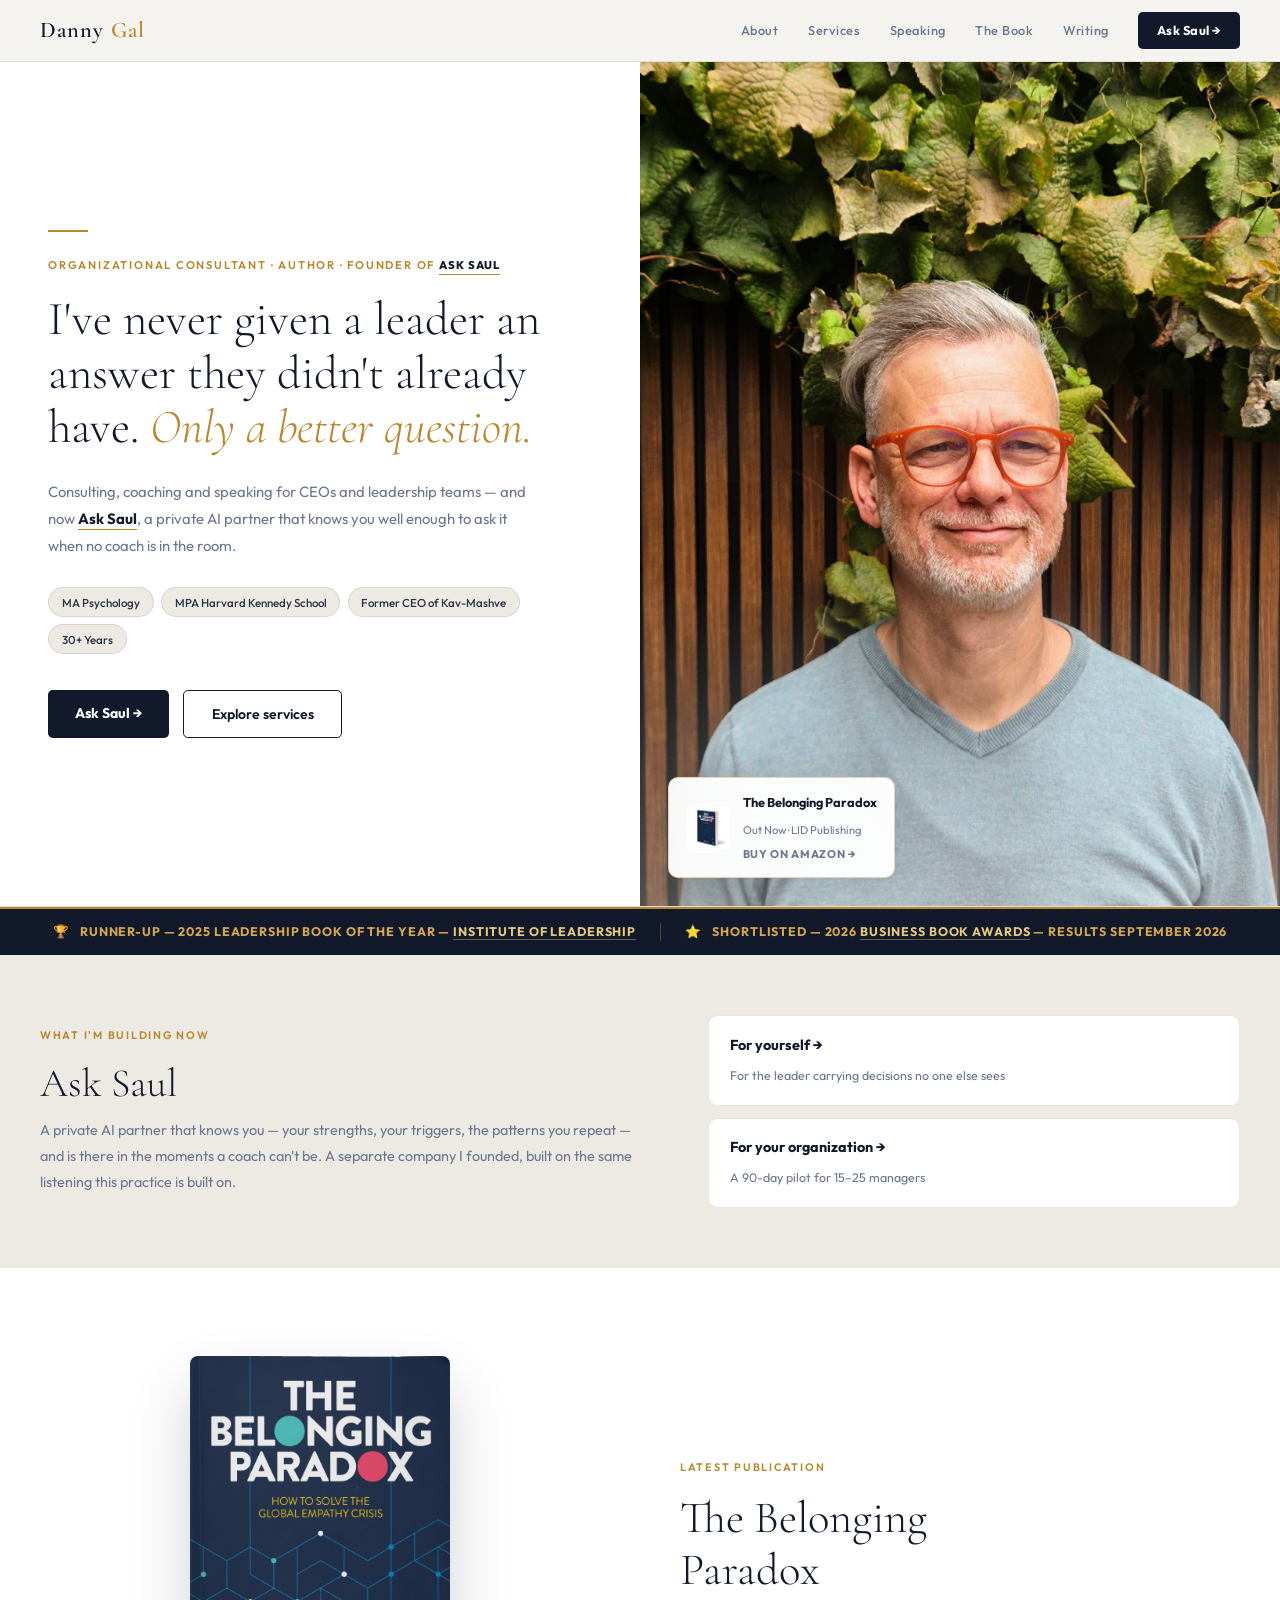
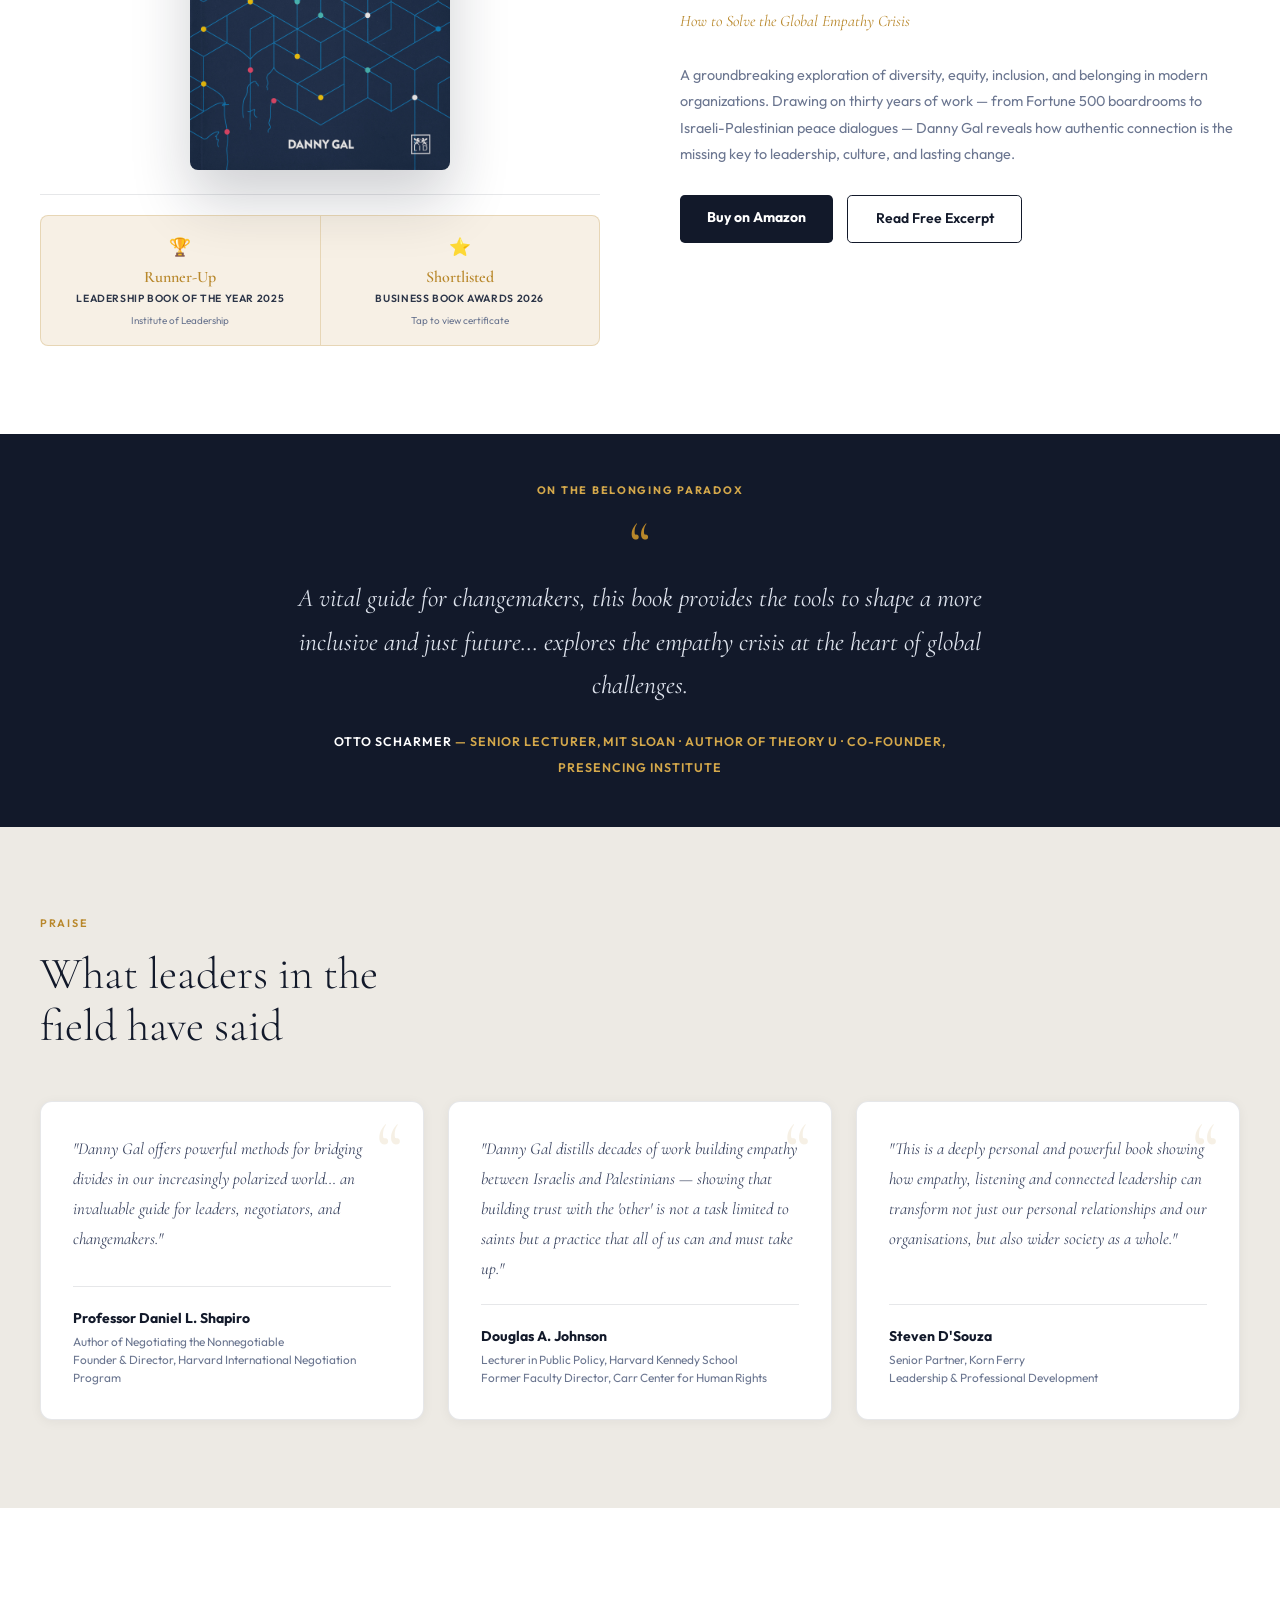
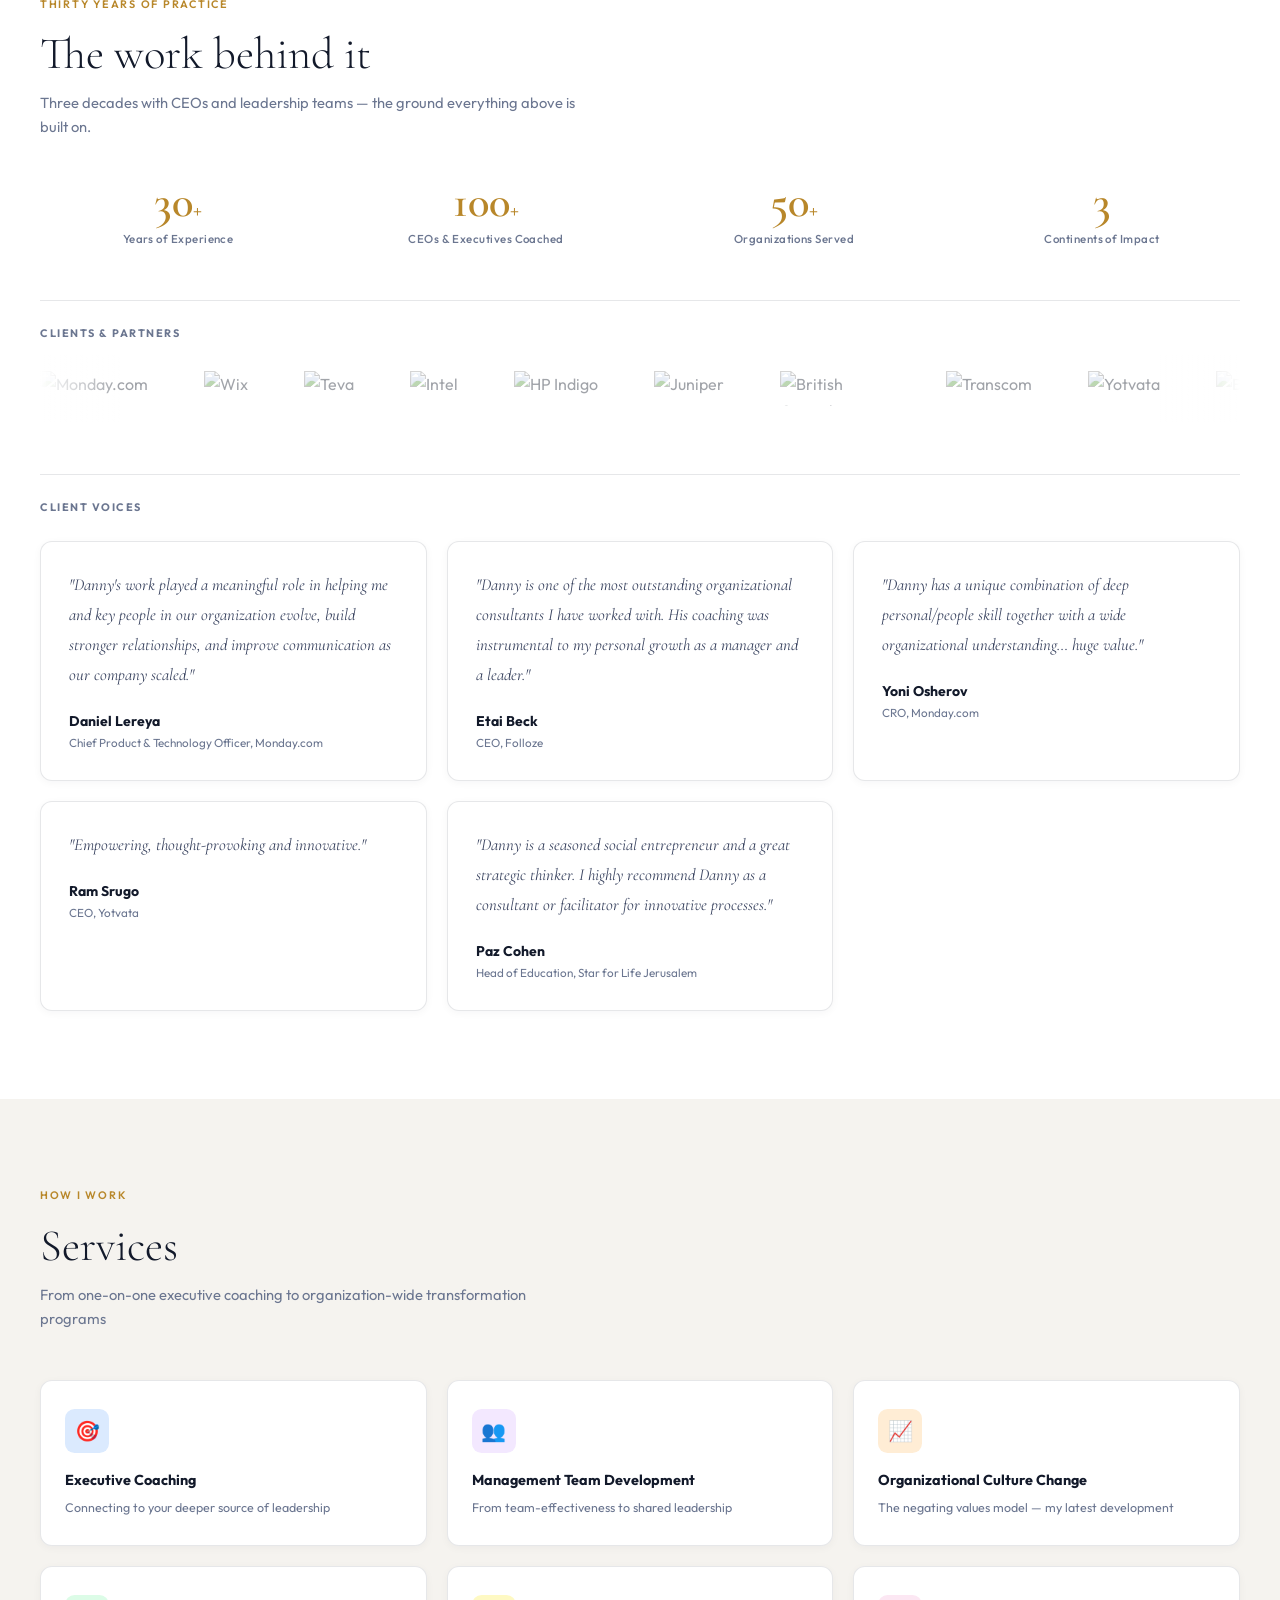
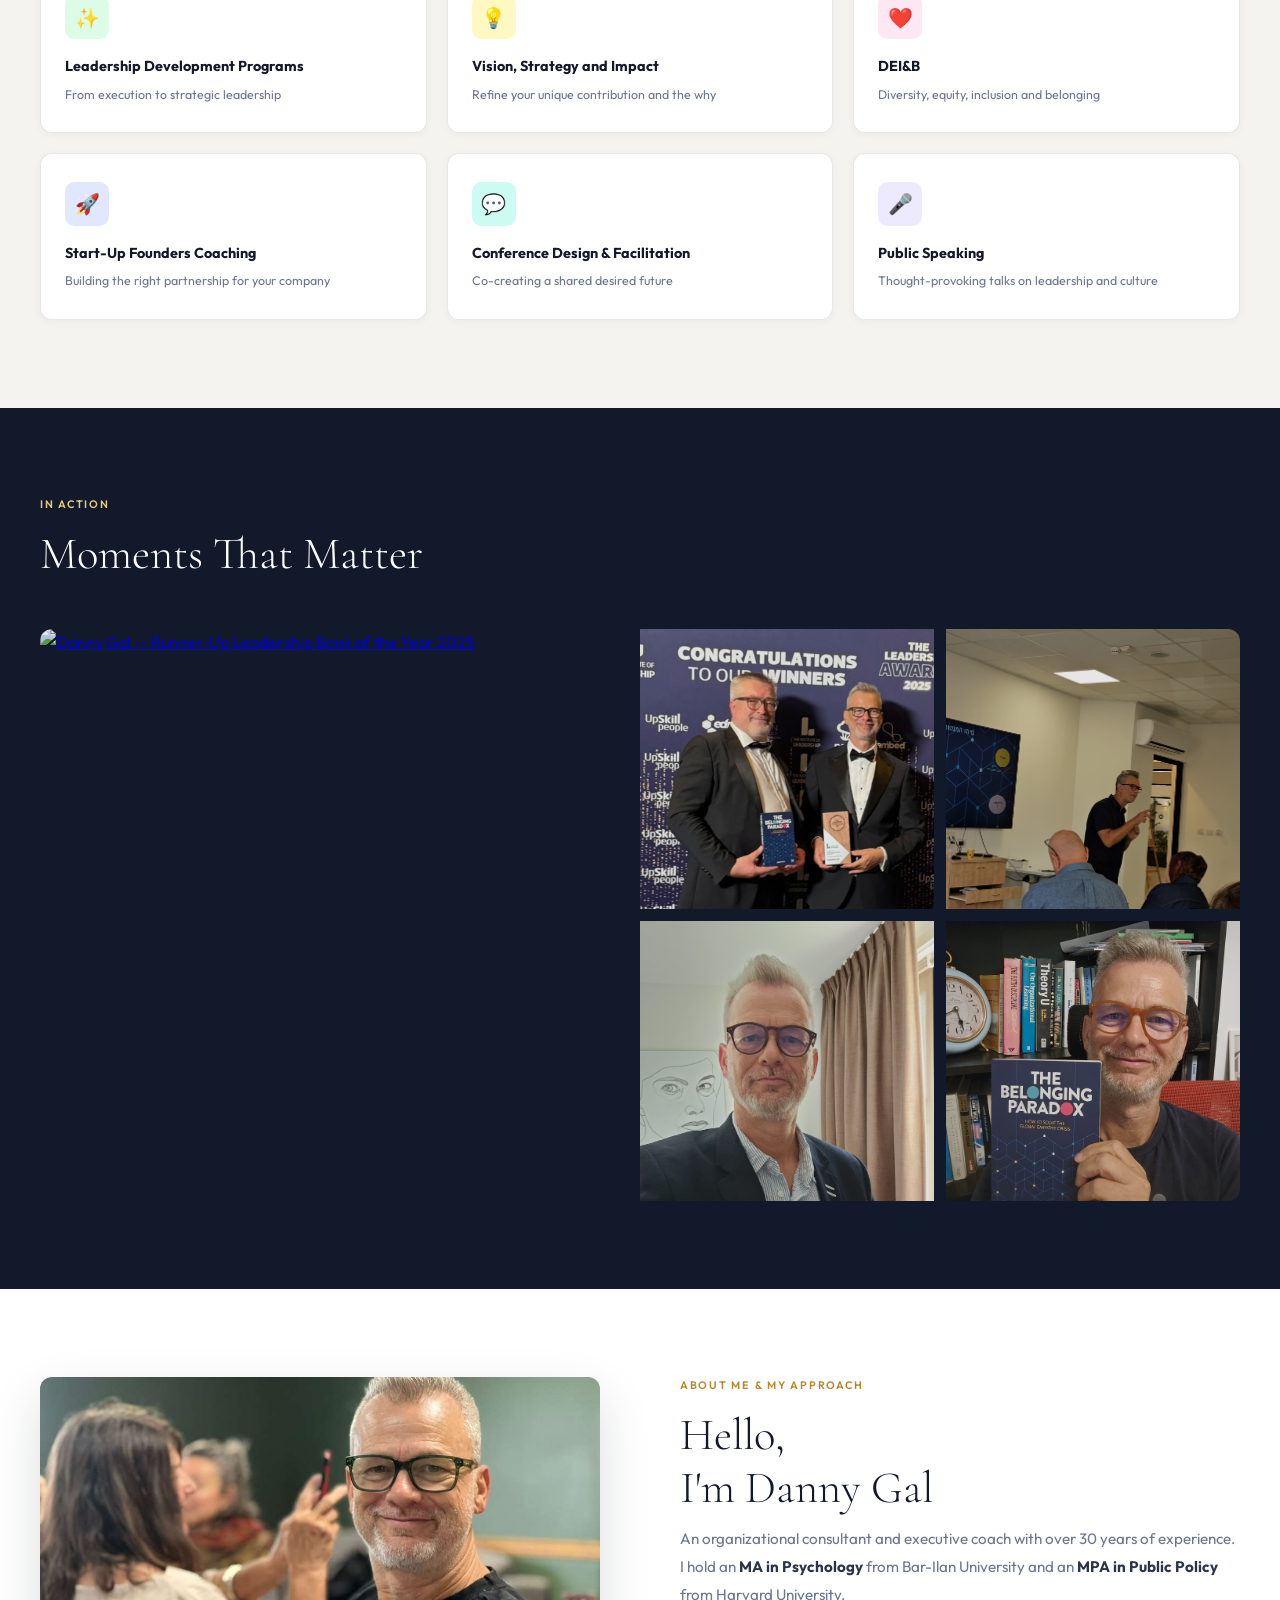
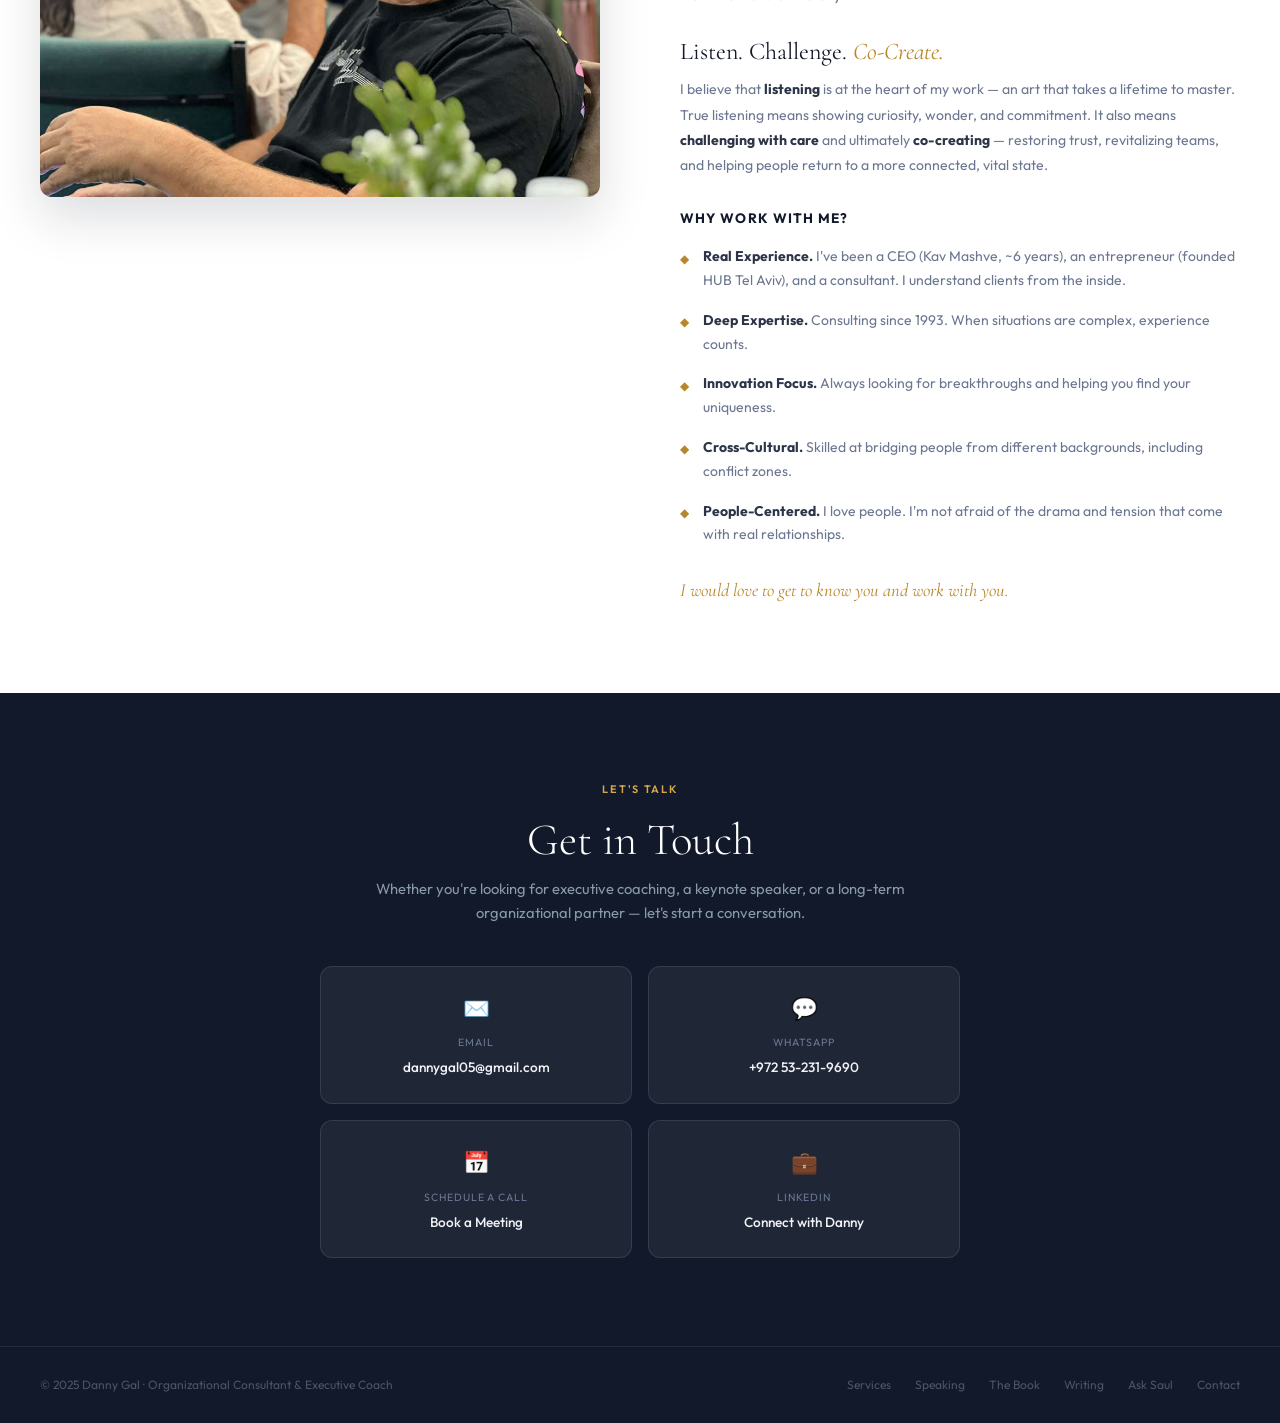
==== dannygal-site/index.html @ eaeeb531 "fix false attribution in endorsements heading Institutions did not endorse the book; individuals aff" ====
<!DOCTYPE html>
<html lang="en">
<head>
  <meta charset="UTF-8"/>
  <meta name="viewport" content="width=device-width, initial-scale=1.0"/>
  <title>Danny Gal — Organizational Consultant, Author, Founder of Ask Saul</title>
  <link rel="preconnect" href="https://fonts.googleapis.com">
  <link href="https://fonts.googleapis.com/css2?family=Cormorant+Garamond:ital,wght@0,300;0,400;0,600;0,700;1,300;1,400&family=Outfit:wght@300;400;500;600;700&display=swap" rel="stylesheet">
  <style>
    :root {
      --bg:       #f5f3ef;
      --bg2:      #edeae4;
      --bg3:      #e4e0d8;
      --dark:     #12192a;
      --dark2:    #1a2438;
      --border:   rgba(18,25,42,0.1);
      --gold:     #b8872a;
      --gold-lt:  #d4a84b;
      --gold-dim: rgba(184,135,42,0.12);
      --text:     #2c3548;
      --muted:    #6b7690;
      --white:    #ffffff;
    }
    *, *::before, *::after { box-sizing: border-box; margin: 0; padding: 0; }
    html { scroll-behavior: smooth; }
    body { font-family: 'Outfit', sans-serif; background: var(--bg); color: var(--text); line-height: 1.65; overflow-x: hidden; }

    /* ── HEADER ── */
    header {
      position: fixed; top: 0; left: 0; right: 0; z-index: 200;
      height: 62px; display: flex; align-items: center; justify-content: space-between;
      padding: 0 2.5rem;
      background: rgba(245,243,239,0.95); backdrop-filter: blur(20px);
      border-bottom: 1px solid var(--border);
    }
    .logo { font-family: 'Cormorant Garamond', serif; font-size: 1.4rem; font-weight: 600; letter-spacing: 0.05em; color: var(--dark); text-decoration: none; }
    .logo em { font-style: normal; color: var(--gold); }
    nav { display: flex; align-items: center; gap: 0.25rem; }
    .nav-link { color: var(--muted); text-decoration: none; font-size: 0.8rem; font-weight: 500; letter-spacing: 0.04em; padding: 0.4rem 0.8rem; border-radius: 0.3rem; transition: color 0.2s; }
    .nav-link:hover { color: var(--dark); }
    .btn-cta { margin-left: 0.75rem; background: var(--dark); color: #fff; font-weight: 700; font-size: 0.8rem; letter-spacing: 0.04em; padding: 0.5rem 1.2rem; border-radius: 0.3rem; text-decoration: none; transition: background 0.2s; }
    .btn-cta:hover { background: var(--dark2); }
    @media (max-width: 700px) { nav .nav-link { display: none; } }

    /* ── HAMBURGER + MOBILE NAV ── */
    .nav-toggle { display: none; background: none; border: none; cursor: pointer; padding: 0.4rem 0.5rem; color: var(--dark); font-size: 1.3rem; line-height: 1; margin-left: 0.25rem; }
    @media (max-width: 700px) { .nav-toggle { display: flex; align-items: center; } }
    .mobile-nav { display: none; position: fixed; top: 62px; left: 0; right: 0; z-index: 197; background: rgba(245,243,239,0.98); backdrop-filter: blur(20px); border-bottom: 2px solid var(--border); padding: 0.5rem 1.5rem 1rem; flex-direction: column; box-shadow: 0 8px 24px rgba(18,25,42,0.1); }
    .mobile-nav.open { display: flex; }
    .mobile-nav a.nav-link { display: block; padding: 0.85rem 0.25rem; font-size: 0.92rem; color: var(--text); border-bottom: 1px solid var(--border); }
    .mobile-nav a.btn-cta { margin: 0.75rem 0 0; display: block; text-align: center; font-size: 0.9rem; padding: 0.75rem; }

    /* ── AUTHORITY STRIP ── */
    .ribbon {
      background: var(--dark);
      border-top: 2px solid var(--gold);
      padding: 0.8rem 1.5rem;
      display: flex; align-items: center; justify-content: center; gap: 1.5rem; flex-wrap: wrap;
    }
    .ri { display: flex; align-items: center; gap: 0.65rem; font-size: 0.78rem; font-weight: 700; letter-spacing: 0.07em; color: var(--gold-lt); white-space: nowrap; text-transform: uppercase; }
    .ri a { color: #e8c97a; text-decoration: none; border-bottom: 1px solid rgba(232,201,122,0.4); }
    .ri a:hover { border-color: #e8c97a; }
    .rsep { width: 1px; height: 1.1rem; background: rgba(184,135,42,0.4); }
    @media (max-width: 640px) {
      .ri { white-space: normal; font-size: 0.7rem; text-align: center; justify-content: center; }
      .rsep { display: none; }
      .ribbon { gap: 0.5rem; padding: 0.5rem 1rem; }
    }

    /* ── SPACER (clears the fixed header only) ── */
    .spacer { height: 62px; }

    /* ── ASK SAUL — handoff block ── */
    .section.saul-bg { background: var(--bg2); padding-top: 3.75rem; padding-bottom: 3.75rem; }
    .saul-block { display: grid; grid-template-columns: 1.15fr 1fr; gap: 3.5rem; align-items: center; }
    @media (max-width: 860px) { .saul-block { grid-template-columns: 1fr; gap: 2.25rem; } }
    .saul-t { font-family: 'Cormorant Garamond', serif; font-size: clamp(1.9rem,3.4vw,2.5rem); font-weight: 300; color: var(--dark); line-height: 1.15; margin-bottom: 0.8rem; }
    .saul-d { font-size: 0.9rem; color: var(--muted); line-height: 1.8; }
    .saul-links { display: flex; flex-direction: column; gap: 0.75rem; }
    .saul-link {
      display: block; background: var(--white); border: 1px solid var(--border);
      border-radius: 0.6rem; padding: 1.1rem 1.3rem; text-decoration: none;
      transition: border-color 0.2s, transform 0.2s, box-shadow 0.2s;
    }
    .saul-link:hover { border-color: var(--gold); transform: translateY(-2px); box-shadow: 0 10px 26px rgba(18,25,42,0.09); }
    .saul-link strong { display: block; font-size: 0.9rem; font-weight: 700; color: var(--dark); margin-bottom: 0.2rem; }
    .saul-link span { font-size: 0.78rem; color: var(--muted); line-height: 1.5; }

    /* ── HERO ── */
    .hero {
      display: grid; grid-template-columns: 1fr 1fr;
      min-height: 580px;
      border-bottom: 1px solid var(--border);
    }
    @media (max-width: 860px) { .hero { grid-template-columns: 1fr; min-height: unset; } }

    .hero-text {
      display: flex; flex-direction: column; justify-content: center;
      padding: 4rem 4rem 4rem 3rem; background: var(--white);
    }
    @media (max-width: 860px) { .hero-text { padding: 3rem 1.75rem; order: 2; } }

    .gold-bar { width: 2.5rem; height: 2px; background: var(--gold); margin-bottom: 1.5rem; }
    .eyebrow { font-size: 0.7rem; font-weight: 600; letter-spacing: 0.16em; color: var(--gold); text-transform: uppercase; margin-bottom: 1.1rem; }
    /* Ask Saul brand mark — a separate company, so it reads as a name, not a phrase */
    .brand-saul {
      color: var(--dark); font-weight: 700;
      text-decoration: none; white-space: nowrap;
      border-bottom: 1.5px solid var(--gold); padding-bottom: 1px;
      transition: color 0.2s, border-color 0.2s;
    }
    .eyebrow .brand-saul { font-weight: 800; letter-spacing: 0.08em; padding-bottom: 2px; }
    .brand-saul:hover { color: var(--gold); border-bottom-color: var(--dark); }
    .hero-h1 { font-family: 'Cormorant Garamond', serif; font-size: clamp(2.15rem, 3.7vw, 3.35rem); font-weight: 300; line-height: 1.14; color: var(--dark); margin-bottom: 1.5rem; text-wrap: balance; }
    .hero-h1 em { font-style: italic; color: var(--gold); }
    .hero-desc { font-size: 0.93rem; color: var(--muted); line-height: 1.82; max-width: 30rem; margin-bottom: 1.75rem; }
    .hero-tags { display: flex; flex-wrap: wrap; gap: 0.45rem; margin-bottom: 2.25rem; }
    .tag { background: var(--bg2); border: 1px solid var(--border); color: var(--text); font-size: 0.72rem; font-weight: 500; padding: 0.28rem 0.8rem; border-radius: 9999px; }
    .hero-ctas { display: flex; gap: 0.875rem; flex-wrap: wrap; }
    .btn-dark { background: var(--dark); color: #fff; font-weight: 700; font-size: 0.875rem; padding: 0.72rem 1.7rem; border-radius: 0.3rem; text-decoration: none; transition: background 0.2s; display: inline-block; }
    .btn-dark:hover { background: var(--dark2); }
    .btn-outline-dark { background: transparent; border: 1.5px solid var(--dark); color: var(--dark); font-size: 0.875rem; font-weight: 600; padding: 0.72rem 1.7rem; border-radius: 0.3rem; text-decoration: none; transition: background 0.2s; display: inline-block; }
    .btn-outline-dark:hover { background: rgba(18,25,42,0.06); }

    /* Hero photo */
    .hero-photo-col { position: relative; overflow: hidden; }
    @media (max-width: 860px) { .hero-photo-col { height: 100vw; max-height: 560px; order: 1; } }
    @media (max-width: 540px) { .hero-photo-col { height: 115vw; max-height: none; } }
    .hero-photo-col img { width: 100%; height: 100%; object-fit: cover; object-position: center 20%; display: block; }
    .hero-photo-col::after { content: ''; position: absolute; inset: 0; background: linear-gradient(to top, rgba(245,243,239,0.3) 0%, transparent 40%); }

    /* Book badge — clickable */
    .book-float {
      position: absolute; bottom: 1.75rem; left: 1.75rem; z-index: 2;
      background: rgba(255,255,255,0.96); backdrop-filter: blur(8px);
      border: 1px solid rgba(184,135,42,0.35); border-radius: 0.625rem;
      padding: 0.875rem 1.1rem; display: flex; align-items: center; gap: 0.875rem;
      box-shadow: 0 8px 32px rgba(18,25,42,0.15);
      text-decoration: none; transition: box-shadow 0.2s, transform 0.2s;
    }
    .book-float:hover { box-shadow: 0 12px 40px rgba(18,25,42,0.22); transform: translateY(-2px); }
    .book-float img { width: 42px; border-radius: 0.2rem; }
    @media (max-width: 400px) { .book-float { padding: 0.6rem 0.8rem; gap: 0.6rem; bottom: 1rem; left: 1rem; } .book-float img { width: 34px; } }
    .bf-text strong { color: var(--dark); display: block; font-size: 0.8rem; margin-bottom: 0.1rem; }
    .bf-text span { color: var(--muted); font-size: 0.7rem; }
    .bf-cta { font-size: 0.68rem; font-weight: 700; color: var(--gold); text-transform: uppercase; letter-spacing: 0.06em; margin-top: 0.2rem; display: block; }

    /* ── SCHARMER PULL QUOTE ── */
    .pull-quote-wrap { background: var(--dark); padding: 3rem 2.5rem; display: flex; justify-content: center; }
    .pull-quote { max-width: 700px; margin: 0 auto; text-align: center; }
    .pull-quote-eye { font-size: 0.68rem; font-weight: 700; letter-spacing: 0.16em; color: var(--gold-lt); text-transform: uppercase; display: block; margin-bottom: 1.75rem; }
    .pull-quote-mark { font-family: 'Cormorant Garamond', serif; font-size: 4rem; line-height: 0.5; color: var(--gold); display: block; margin-bottom: 1rem; }
    .pull-quote p { font-family: 'Cormorant Garamond', serif; font-size: clamp(1.2rem, 2.5vw, 1.6rem); font-style: italic; color: #dde2ec; line-height: 1.7; margin-bottom: 1.25rem; }
    .pull-quote-attr { font-size: 0.78rem; font-weight: 600; letter-spacing: 0.08em; color: var(--gold-lt); text-transform: uppercase; }

    /* ── STATS ── */
    .divider { max-width: 1200px; margin: 0 auto; height: 1px; background: var(--border); }
    .stats { display: grid; grid-template-columns: repeat(4,1fr); gap: 2rem; margin: 2.5rem 0 0; }
    @media (max-width: 700px) { .stats { grid-template-columns: repeat(2,1fr); gap: 1.75rem; } }
    .stat { text-align: center; }
    .stat-n { font-family: 'Cormorant Garamond', serif; font-size: 2.8rem; font-weight: 600; color: var(--gold); line-height: 1; margin-bottom: 0.3rem; }
    .stat-l { font-size: 0.72rem; color: var(--muted); font-weight: 500; letter-spacing: 0.04em; }

    /* ── SECTION BASE ── */
    .section { padding: 5.5rem 2.5rem; }
    @media (max-width: 700px) { .section { padding: 3.5rem 1.5rem; } }
    .si { max-width: 1200px; margin: 0 auto; }
    .s-eye { font-size: 0.68rem; font-weight: 600; letter-spacing: 0.16em; color: var(--gold); text-transform: uppercase; margin-bottom: 0.9rem; display: block; }
    .s-title { font-family: 'Cormorant Garamond', serif; font-size: clamp(1.9rem,3.5vw,2.8rem); font-weight: 300; color: var(--dark); line-height: 1.18; margin-bottom: 0.65rem; }
    .s-sub { color: var(--muted); font-size: 0.92rem; max-width: 34rem; }

    /* ── BOOK SECTION ── */
    .book-bg { background: var(--white); }
    .book-grid { display: grid; grid-template-columns: 1fr 1fr; gap: 5rem; align-items: center; }
    @media (max-width: 860px) { .book-grid { grid-template-columns: 1fr; gap: 3rem; } }
    .book-img-wrap { display: flex; flex-direction: column; justify-content: center; align-items: center; gap: 1.5rem; }
    .book-img { width: 75%; max-width: 260px; border-radius: 0.5rem; box-shadow: 0 30px 60px rgba(18,25,42,0.2); }
    .book-awards-row { display: flex; width: 100%; padding-top: 1.25rem; border-top: 1px solid var(--border); gap: 0; }
    .book-award-badge { flex: 1; display: flex; flex-direction: column; align-items: center; text-align: center; padding: 1rem 0.75rem; background: var(--gold-dim); border: 1px solid rgba(184,135,42,0.25); gap: 0.3rem; }
    .book-award-badge:first-child { border-radius: 0.5rem 0 0 0.5rem; border-right: none; }
    .book-award-badge:last-child { border-radius: 0 0.5rem 0.5rem 0; }
    .bab-icon { font-size: 1.1rem; margin-bottom: 0.15rem; }
    .bab-title { font-family: 'Cormorant Garamond', serif; font-size: 1rem; font-weight: 600; color: var(--gold); line-height: 1.2; }
    .bab-sub { font-size: 0.65rem; font-weight: 600; text-transform: uppercase; letter-spacing: 0.06em; color: var(--text); line-height: 1.4; }
    .bab-org { font-size: 0.62rem; color: var(--muted); margin-top: 0.1rem; }
    .award-stack { display: flex; flex-direction: column; gap: 0.65rem; margin-bottom: 1.75rem; }
    .award-pill { display: flex; align-items: flex-start; gap: 0.75rem; background: var(--gold-dim); border: 1px solid rgba(184,135,42,0.2); border-radius: 0.45rem; padding: 0.7rem 0.95rem; }
    .ap-icon { font-size: 0.95rem; flex-shrink: 0; margin-top: 0.05rem; }
    .ap-text { font-size: 0.77rem; line-height: 1.5; }
    .ap-text strong { color: var(--dark); display: block; margin-bottom: 0.1rem; font-size: 0.79rem; }
    .ap-text span { color: var(--muted); }
    .ap-text a { color: var(--muted); text-decoration: none; border-bottom: 1px solid rgba(107,118,144,0.35); }
    .book-desc { color: var(--muted); font-size: 0.9rem; line-height: 1.82; margin-bottom: 1.75rem; }

    /* ── ENDORSEMENTS ── */
    .end-bg { background: var(--bg2); }
    .end-grid { display: grid; grid-template-columns: repeat(3,1fr); gap: 1.5rem; margin-top: 3rem; }
    @media (max-width: 900px) { .end-grid { grid-template-columns: 1fr; } }
    .end-card { background: var(--white); border: 1px solid var(--border); border-radius: 0.75rem; padding: 2rem; display: flex; flex-direction: column; gap: 1.25rem; position: relative; overflow: hidden; box-shadow: 0 2px 12px rgba(18,25,42,0.05); }
    .end-card::before { content: '\201C'; position: absolute; top: 0.5rem; right: 1.25rem; font-family: 'Cormorant Garamond', serif; font-size: 5rem; line-height: 1; color: var(--gold-dim); pointer-events: none; }
    .end-q { font-family: 'Cormorant Garamond', serif; font-size: 1.05rem; font-style: italic; line-height: 1.78; color: #3a4460; flex: 1; }
    .end-rule { border: none; border-top: 1px solid var(--border); }
    .end-name { font-weight: 700; font-size: 0.875rem; color: var(--dark); }
    .end-pos { font-size: 0.74rem; color: var(--muted); line-height: 1.5; margin-top: 0.2rem; }

    /* ── SERVICES ── */
    .svc-bg { background: var(--bg); }
    .svc-grid { display: grid; grid-template-columns: repeat(3,1fr); gap: 1.25rem; margin-top: 3rem; }
    @media (max-width: 900px) { .svc-grid { grid-template-columns: 1fr 1fr; } }
    @media (max-width: 540px) { .svc-grid { grid-template-columns: 1fr; } }
    .svc { background: var(--white); border: 1px solid var(--border); border-radius: 0.75rem; padding: 1.75rem 1.5rem; text-decoration: none; display: block; transition: transform 0.2s, box-shadow 0.2s; position: relative; overflow: hidden; box-shadow: 0 2px 8px rgba(18,25,42,0.04); }
    .svc:hover { transform: translateY(-3px); box-shadow: 0 12px 32px rgba(18,25,42,0.1); }
    .svc-icon { width: 2.75rem; height: 2.75rem; border-radius: 0.6rem; display: flex; align-items: center; justify-content: center; font-size: 1.25rem; margin-bottom: 1rem; }
    .svc-t { font-size: 0.9rem; font-weight: 700; color: var(--dark); margin-bottom: 0.35rem; }
    .svc-d { font-size: 0.78rem; color: var(--muted); line-height: 1.55; }
    .svc-arrow { position: absolute; bottom: 1.1rem; right: 1.25rem; font-size: 0.8rem; opacity: 0; transition: opacity 0.2s; font-weight: 700; }
    .svc:hover .svc-arrow { opacity: 1; }

    /* ── GALLERY ── */
    .gal-bg { background: var(--dark); }
    .gallery-grid { display: grid; grid-template-columns: 2fr 1fr 1fr; grid-template-rows: 280px 280px; gap: 0.75rem; margin-top: 3rem; border-radius: 0.75rem; overflow: hidden; }
    @media (max-width: 860px) { .gallery-grid { grid-template-columns: 1fr 1fr; grid-template-rows: 200px 200px 200px; } }
    @media (max-width: 540px) { .gallery-grid { grid-template-columns: 1fr; grid-template-rows: auto; } }
    .gal-item { overflow: hidden; position: relative; cursor: pointer; }
    .gal-item.tall { grid-row: span 2; }
    .gal-item img { width: 100%; height: 100%; object-fit: cover; display: block; transition: transform 0.4s; filter: brightness(0.9); }
    .gal-item:hover img { transform: scale(1.04); filter: brightness(1); }
    .gal-cap { position: absolute; bottom: 0; left: 0; right: 0; padding: 0.75rem 1rem; background: linear-gradient(transparent, rgba(18,25,42,0.7)); font-size: 0.72rem; color: rgba(255,255,255,0.8); font-weight: 500; opacity: 0; transition: opacity 0.3s; }
    .gal-item:hover .gal-cap { opacity: 1; }

    /* ── CLIENTS ── */
    .cl-scroll-wrap { overflow: hidden; position: relative; margin: 0.75rem 0 0; }
    .cl-scroll-wrap::before, .cl-scroll-wrap::after { content: ''; position: absolute; top: 0; bottom: 0; width: 80px; z-index: 2; }
    .cl-scroll-wrap::before { left: 0; background: linear-gradient(to right, var(--white), transparent); }
    .cl-scroll-wrap::after { right: 0; background: linear-gradient(to left, var(--white), transparent); }
    .cl-track { display: flex; align-items: center; gap: 3.5rem; animation: scroll 35s linear infinite; width: max-content; padding: 1rem 0; }
    .cl-track:hover { animation-play-state: paused; }
    @keyframes scroll { from { transform: translateX(0); } to { transform: translateX(-50%); } }
    .cl-logo { height: 2.2rem; max-width: 110px; object-fit: contain; opacity: 0.45; filter: grayscale(30%); transition: opacity 0.25s, filter 0.25s; flex-shrink: 0; }
    .cl-logo:hover { opacity: 0.9; filter: none; }

    /* ── PROOF BAND (numbers + clients + client voices) ── */
    .proof-bg { background: var(--white); }
    .proof-label {
      font-size: 0.68rem; font-weight: 700; letter-spacing: 0.14em; text-transform: uppercase;
      color: var(--muted); margin: 3.25rem 0 0; padding-top: 1.5rem; border-top: 1px solid var(--border);
    }
    .test-grid { display: grid; grid-template-columns: repeat(3,1fr); gap: 1.25rem; margin-top: 1.5rem; }
    @media (max-width: 900px) { .test-grid { grid-template-columns: repeat(2,1fr); } }
    @media (max-width: 640px) { .test-grid { grid-template-columns: 1fr; } }
    .test-card { background: var(--white); border: 1px solid var(--border); border-radius: 0.75rem; padding: 1.75rem; box-shadow: 0 2px 8px rgba(18,25,42,0.04); }
    .test-q { font-family: 'Cormorant Garamond', serif; font-size: 1.05rem; font-style: italic; line-height: 1.78; color: #3a4460; margin-bottom: 1.25rem; }
    .test-auth { display: flex; align-items: center; gap: 0.75rem; }
    .test-photo { width: 2.4rem; height: 2.4rem; border-radius: 50%; object-fit: cover; border: 1px solid var(--border); }
    .test-name { font-size: 0.875rem; font-weight: 700; color: var(--dark); }
    .test-pos { font-size: 0.73rem; color: var(--muted); }

    /* ── ABOUT + PHILOSOPHY ── */
    .about-bg { background: var(--white); }
    .about-grid { display: grid; grid-template-columns: 1fr 1fr; gap: 5rem; align-items: start; }
    @media (max-width: 860px) { .about-grid { grid-template-columns: 1fr; gap: 3rem; } }
    .about-photo { width: 100%; border-radius: 0.75rem; box-shadow: 0 20px 50px rgba(18,25,42,0.15); display: block; }
    .trophy-row { display: flex; align-items: center; gap: 1rem; background: var(--gold-dim); border: 1px solid rgba(184,135,42,0.2); border-radius: 0.5rem; padding: 0.875rem 1.1rem; margin-top: 1.5rem; }
    .trophy-row img { width: 60px; border-radius: 0.3rem; }
    .trophy-text { font-size: 0.8rem; color: var(--text); line-height: 1.5; }
    .trophy-text strong { color: var(--gold); display: block; margin-bottom: 0.1rem; }
    .why-item { display: flex; gap: 0.875rem; align-items: flex-start; margin-bottom: 1rem; }
    .why-dot { color: var(--gold); font-size: 0.75rem; margin-top: 0.22rem; flex-shrink: 0; }
    .why-text { font-size: 0.875rem; color: var(--muted); line-height: 1.7; }
    .why-text strong { color: var(--text); }

    /* ── CONTACT ── */
    .contact-bg { background: var(--dark); }
    .contact-center { max-width: 640px; margin: 0 auto; text-align: center; }
    .contact-center .s-title { color: #fff; }
    .contact-center .s-sub { color: #8899aa; margin: 0 auto 2.5rem; }
    .contact-center .s-eye { color: var(--gold-lt); }
    .contact-grid { display: grid; grid-template-columns: repeat(2,1fr); gap: 1rem; }
    @media (max-width: 480px) { .contact-grid { grid-template-columns: 1fr; } }
    .cc { background: rgba(255,255,255,0.06); border: 1px solid rgba(255,255,255,0.1); border-radius: 0.75rem; padding: 1.5rem 1.25rem; text-align: center; text-decoration: none; color: #dde2ec; transition: background 0.2s, border-color 0.2s; display: block; }
    .cc:hover { background: rgba(255,255,255,0.1); border-color: rgba(184,135,42,0.4); }
    .cc-icon { font-size: 1.35rem; margin-bottom: 0.5rem; }
    .cc-label { font-size: 0.66rem; color: #6b7894; letter-spacing: 0.09em; text-transform: uppercase; margin-bottom: 0.3rem; }
    .cc-val { font-size: 0.85rem; font-weight: 500; color: #f0f2f7; }

    /* ── FOOTER ── */
    footer { border-top: 1px solid rgba(255,255,255,0.08); padding: 1.75rem 2.5rem; background: var(--dark); display: flex; justify-content: space-between; align-items: center; flex-wrap: wrap; gap: 1rem; font-size: 0.75rem; color: #4a5568; }
    footer a { color: #4a5568; text-decoration: none; }
    footer a:hover { color: var(--gold-lt); }
    .f-links { display: flex; gap: 1.5rem; }

    /* ── LIGHTBOX ── */
    .lightbox { display: none; position: fixed; inset: 0; z-index: 999; background: rgba(18,25,42,0.88); backdrop-filter: blur(6px); align-items: center; justify-content: center; cursor: pointer; }
    .lightbox.open { display: flex; }
    .lightbox img { max-width: 90vw; max-height: 88vh; border-radius: 0.75rem; box-shadow: 0 24px 80px rgba(0,0,0,0.5); }
    .lightbox-close { position: absolute; top: 1.25rem; right: 1.5rem; color: #fff; font-size: 1.75rem; line-height: 1; cursor: pointer; opacity: 0.7; }
    .lightbox-close:hover { opacity: 1; }
    .bab-clickable { cursor: pointer; }
    .bab-clickable:hover { background: rgba(184,135,42,0.22); }

    /* ── ANIMATIONS ── */
    @keyframes fadeUp { from { opacity:0; transform:translateY(20px); } to { opacity:1; transform:translateY(0); } }
    .fade { animation: fadeUp 0.8s cubic-bezier(.16,1,.3,1) both; }
    .d1{animation-delay:0.05s} .d2{animation-delay:0.15s} .d3{animation-delay:0.25s} .d4{animation-delay:0.38s}
  </style>
</head>
<body>

<!-- HEADER -->
<header>
  <a href="index.html" class="logo">Danny <em>Gal</em></a>
  <nav>
    <a href="#about" class="nav-link">About</a>
    <a href="services.html" class="nav-link">Services</a>
    <a href="booking.html" class="nav-link">Speaking</a>
    <a href="book-excerpt.html" class="nav-link">The Book</a>
    <a href="writing.html" class="nav-link">Writing</a>
    <a href="https://ipartner.dannygal.com/index-en.html" target="_blank" class="btn-cta">Ask Saul →</a>
    <button class="nav-toggle" id="nav-toggle" aria-label="Open navigation">&#9776;</button>
  </nav>
</header>

<!-- MOBILE NAV -->
<div class="mobile-nav" id="mobile-nav">
  <a href="#about" class="nav-link" onclick="closeMobileNav()">About</a>
  <a href="services.html" class="nav-link">Services</a>
  <a href="booking.html" class="nav-link">Speaking</a>
  <a href="book-excerpt.html" class="nav-link">The Book</a>
  <a href="writing.html" class="nav-link">Writing</a>
  <a href="https://ipartner.dannygal.com/index-en.html" target="_blank" class="btn-cta">Ask Saul →</a>
</div>

<div class="spacer"></div>

<!-- HERO -->
<section class="hero">
  <div class="hero-text">
    <div class="gold-bar fade d1"></div>
    <p class="eyebrow fade d1">Organizational Consultant &middot; Author &middot; Founder of <a href="https://ipartner.dannygal.com/index-en.html" target="_blank" class="brand-saul">Ask Saul</a></p>
    <h1 class="hero-h1 fade d2">I've never given a leader an answer they didn't already have. <em>Only a better question.</em></h1>
    <p class="hero-desc fade d3">Consulting, coaching and speaking for CEOs and leadership teams — and now <a href="https://ipartner.dannygal.com/index-en.html" target="_blank" class="brand-saul">Ask Saul</a>, a private AI partner that knows you well enough to ask it when no coach is in the room.</p>
    <div class="hero-tags fade d3">
      <span class="tag">MA Psychology</span>
      <span class="tag">MPA Harvard Kennedy School</span>
      <span class="tag">Former CEO of Kav-Mashve</span>
      <span class="tag">30+ Years</span>
    </div>
    <div class="hero-ctas fade d4">
      <a href="https://ipartner.dannygal.com/index-en.html" target="_blank" class="btn-dark">Ask Saul →</a>
      <a href="services.html" class="btn-outline-dark">Explore services</a>
    </div>
  </div>
  <div class="hero-photo-col fade d2">
    <img src="photo-portrait.jpg" alt="Danny Gal">
    <a href="https://www.amazon.com/s?k=The+Belonging+Paradox+Danny+Gal" target="_blank" class="book-float">
      <img src="book3d.jpg" alt="The Belonging Paradox">
      <div class="bf-text">
        <strong>The Belonging Paradox</strong>
        <span>Out Now &middot; LID Publishing</span>
        <span class="bf-cta">Buy on Amazon →</span>
      </div>
    </a>
  </div>
</section>

<!-- AUTHORITY STRIP (was the fixed ribbon) -->
<div class="ribbon">
  <div class="ri">
    <span>🏆</span>
    <span>RUNNER-UP &mdash; 2025 Leadership Book of the Year &mdash; <a href="https://leadership.global/" target="_blank">Institute of Leadership</a></span>
  </div>
  <div class="rsep"></div>
  <div class="ri">
    <span>⭐</span>
    <span>SHORTLISTED &mdash; 2026 <a href="https://www.businessbookawards.co.uk/" target="_blank">Business Book Awards</a> &mdash; Results September 2026</span>
  </div>
</div>

<!-- ASK SAUL — handoff to the product site -->
<section class="section saul-bg" id="saul">
  <div class="si">
    <div class="saul-block">
      <div>
        <span class="s-eye">What I'm building now</span>
        <h2 class="saul-t">Ask Saul</h2>
        <p class="saul-d">A private AI partner that knows you — your strengths, your triggers, the patterns you repeat — and is there in the moments a coach can't be. A separate company I founded, built on the same listening this practice is built on.</p>
      </div>
      <div class="saul-links">
        <a href="https://ipartner.dannygal.com/index-en.html" target="_blank" class="saul-link">
          <strong>For yourself →</strong>
          <span>For the leader carrying decisions no one else sees</span>
        </a>
        <a href="https://ipartner.dannygal.com/in-a-nutshell/" target="_blank" class="saul-link">
          <strong>For your organization →</strong>
          <span>A 90-day pilot for 15–25 managers</span>
        </a>
      </div>
    </div>
  </div>
</section>

<!-- BOOK -->
<section class="section book-bg">
  <div class="si">
    <div class="book-grid">
      <div class="book-img-wrap">
        <img src="3D2_TheBelongingParadox_cropped.png" alt="The Belonging Paradox" class="book-img">
        <div class="book-awards-row">
          <a href="https://ioledge.com/community/the-belonging-paradox-institute-book-of-the-year-runner-up/" target="_blank" class="book-award-badge" style="text-decoration:none;">
            <span class="bab-icon">🏆</span>
            <span class="bab-title">Runner-Up</span>
            <span class="bab-sub">Leadership Book of the Year 2025</span>
            <span class="bab-org">Institute of Leadership</span>
          </a>
          <div class="book-award-badge bab-clickable" onclick="openLightbox()">
            <span class="bab-icon">⭐</span>
            <span class="bab-title">Shortlisted</span>
            <span class="bab-sub">Business Book Awards 2026</span>
            <span class="bab-org">Tap to view certificate</span>
          </div>
        </div>
      </div>
      <div>
        <span class="s-eye">Latest Publication</span>
        <h2 class="s-title">The Belonging<br>Paradox</h2>
        <p style="font-family:'Cormorant Garamond',serif;font-style:italic;color:var(--gold);font-size:1rem;margin-bottom:1.75rem;">How to Solve the Global Empathy Crisis</p>
        <p class="book-desc">A groundbreaking exploration of diversity, equity, inclusion, and belonging in modern organizations. Drawing on thirty years of work — from Fortune 500 boardrooms to Israeli-Palestinian peace dialogues — Danny Gal reveals how authentic connection is the missing key to leadership, culture, and lasting change.</p>
        <div style="display:flex;gap:0.875rem;flex-wrap:wrap;">
          <a href="https://www.amazon.com/s?k=The+Belonging+Paradox+Danny+Gal" target="_blank" class="btn-dark">Buy on Amazon</a>
          <a href="book-excerpt.html" class="btn-outline-dark">Read Free Excerpt</a>
        </div>
      </div>
    </div>
  </div>
</section>

<!-- SCHARMER PULL QUOTE — the headline endorsement, following the book -->
<div class="pull-quote-wrap">
  <div class="pull-quote">
    <span class="pull-quote-eye">On The Belonging Paradox</span>
    <span class="pull-quote-mark">&ldquo;</span>
    <p>A vital guide for changemakers, this book provides the tools to shape a more inclusive and just future… explores the empathy crisis at the heart of global challenges.</p>
    <span class="pull-quote-attr"><span style="color:#ffffff;">Otto Scharmer</span> &mdash; Senior Lecturer, MIT Sloan &middot; Author of Theory U &middot; Co-founder, Presencing Institute</span>
  </div>
</div>

<!-- BOOK ENDORSEMENTS -->
<section class="section end-bg">
  <div class="si">
    <span class="s-eye">Praise</span>
    <h2 class="s-title">What leaders in the<br>field have said</h2>
    <div class="end-grid">
      <div class="end-card">
        <p class="end-q">"Danny Gal offers powerful methods for bridging divides in our increasingly polarized world… an invaluable guide for leaders, negotiators, and changemakers."</p>
        <hr class="end-rule">
        <div><div class="end-name">Professor Daniel L. Shapiro</div><div class="end-pos">Author of Negotiating the Nonnegotiable<br>Founder &amp; Director, Harvard International Negotiation Program</div></div>
      </div>
      <div class="end-card">
        <p class="end-q">"Danny Gal distills decades of work building empathy between Israelis and Palestinians — showing that building trust with the 'other' is not a task limited to saints but a practice that all of us can and must take up."</p>
        <hr class="end-rule">
        <div><div class="end-name">Douglas A. Johnson</div><div class="end-pos">Lecturer in Public Policy, Harvard Kennedy School<br>Former Faculty Director, Carr Center for Human Rights</div></div>
      </div>
      <div class="end-card">
        <p class="end-q">"This is a deeply personal and powerful book showing how empathy, listening and connected leadership can transform not just our personal relationships and our organisations, but also wider society as a whole."</p>
        <hr class="end-rule">
        <div><div class="end-name">Steven D'Souza</div><div class="end-pos">Senior Partner, Korn Ferry<br>Leadership &amp; Professional Development</div></div>
      </div>
    </div>
  </div>
</section>

<!-- PROOF — the practice: numbers, clients, client voices -->
<section class="section proof-bg">
  <div class="si">
    <span class="s-eye">Thirty Years of Practice</span>
    <h2 class="s-title">The work behind it</h2>
    <p class="s-sub">Three decades with CEOs and leadership teams &mdash; the ground everything above is built on.</p>
    <div class="stats">
      <div class="stat"><div class="stat-n">30<span style="font-size:1.4rem">+</span></div><div class="stat-l">Years of Experience</div></div>
      <div class="stat"><div class="stat-n">100<span style="font-size:1.4rem">+</span></div><div class="stat-l">CEOs &amp; Executives Coached</div></div>
      <div class="stat"><div class="stat-n">50<span style="font-size:1.4rem">+</span></div><div class="stat-l">Organizations Served</div></div>
      <div class="stat"><div class="stat-n">3</div><div class="stat-l">Continents of Impact</div></div>
    </div>
    <p class="proof-label">Clients &amp; partners</p>
  </div>
  <div class="cl-scroll-wrap">
    <div class="cl-track">
      <!-- First set -->
      <img src="https://dapulse-res.cloudinary.com/image/upload/f_auto,q_auto/remote_mondaycom_static/img/monday-logo-x2.png" alt="Monday.com" class="cl-logo">
      <img src="https://qtrypzzcjebvfcihiynt.supabase.co/storage/v1/object/public/base44-prod/public/690ae238d0360048eb2c30d3/bf34b42e5_Wixcom_website_logosvg.png" alt="Wix" class="cl-logo">
      <img src="https://qtrypzzcjebvfcihiynt.supabase.co/storage/v1/object/public/base44-prod/public/690ae238d0360048eb2c30d3/501bb0795_Teva_Pharmaceuticals_logo.png" alt="Teva" class="cl-logo">
      <img src="https://qtrypzzcjebvfcihiynt.supabase.co/storage/v1/object/public/base44-prod/public/690ae238d0360048eb2c30d3/192986377_Intel_logo_2006-2020.png" alt="Intel" class="cl-logo">
      <img src="https://qtrypzzcjebvfcihiynt.supabase.co/storage/v1/object/public/base44-prod/public/690ae238d0360048eb2c30d3/0b986ad61_hp-indigo-logo-png_seeklogo-239391.png" alt="HP Indigo" class="cl-logo">
      <img src="https://qtrypzzcjebvfcihiynt.supabase.co/storage/v1/object/public/base44-prod/public/690ae238d0360048eb2c30d3/a6e22b4b4_Juniper_Networks_logosvg.png" alt="Juniper" class="cl-logo">
      <img src="https://qtrypzzcjebvfcihiynt.supabase.co/storage/v1/object/public/base44-prod/public/690ae238d0360048eb2c30d3/a69a5b572_BritishCouncil_Logo.jpg" alt="British Council" class="cl-logo">
      <img src="https://qtrypzzcjebvfcihiynt.supabase.co/storage/v1/object/public/base44-prod/public/690ae238d0360048eb2c30d3/bb4ad1ae4_TRANSCOM-LOGO-GREEN1.png" alt="Transcom" class="cl-logo">
      <img src="https://qtrypzzcjebvfcihiynt.supabase.co/storage/v1/object/public/base44-prod/public/690ae238d0360048eb2c30d3/266841c3e_Yotvata_logo-836x1024d110a0.jpg" alt="Yotvata" class="cl-logo">
      <img src="https://qtrypzzcjebvfcihiynt.supabase.co/storage/v1/object/public/base44-prod/public/690ae238d0360048eb2c30d3/b40b2b5a8_exanet-logo-6361F68ED9-seeklogocom1.jpg" alt="Exanet" class="cl-logo">
      <img src="https://qtrypzzcjebvfcihiynt.supabase.co/storage/v1/object/public/base44-prod/public/690ae238d0360048eb2c30d3/83166fe91_Aqua-Logo-Variations-2022.png" alt="Aqua Security" class="cl-logo">
      <img src="https://qtrypzzcjebvfcihiynt.supabase.co/storage/v1/object/public/base44-prod/public/690ae238d0360048eb2c30d3/2b41bc94d_Papaya_Logo_RGB_Horizontal_P_1.png" alt="Papaya Global" class="cl-logo">
      <img src="https://qtrypzzcjebvfcihiynt.supabase.co/storage/v1/object/public/base44-prod/public/690ae238d0360048eb2c30d3/4437e82c0_WingateInstitute.jpg" alt="Wingate" class="cl-logo">
      <img src="https://qtrypzzcjebvfcihiynt.supabase.co/storage/v1/object/public/base44-prod/public/690ae238d0360048eb2c30d3/400e0fd2a_logo-autocenter.png" alt="Auto Center" class="cl-logo">
      <img src="https://qtrypzzcjebvfcihiynt.supabase.co/storage/v1/object/public/base44-prod/public/690ae238d0360048eb2c30d3/c0ef28197_83a17b3fa86b2ff252eb7bfbe457b87ef60cae91.png" alt="Ceragon" class="cl-logo">
      <img src="https://www.sapir.ac.il/themes/custom/sapir/logo.svg" alt="Sapir College" class="cl-logo">
      <img src="https://www.strauss-group.com/wp-content/blogs.dir/3/files/sites/3/strauss_water_eng.jpg" alt="Strauss Water" class="cl-logo">
      <!-- Duplicate for seamless loop -->
      <img src="https://dapulse-res.cloudinary.com/image/upload/f_auto,q_auto/remote_mondaycom_static/img/monday-logo-x2.png" alt="Monday.com" class="cl-logo">
      <img src="https://qtrypzzcjebvfcihiynt.supabase.co/storage/v1/object/public/base44-prod/public/690ae238d0360048eb2c30d3/bf34b42e5_Wixcom_website_logosvg.png" alt="Wix" class="cl-logo">
      <img src="https://qtrypzzcjebvfcihiynt.supabase.co/storage/v1/object/public/base44-prod/public/690ae238d0360048eb2c30d3/501bb0795_Teva_Pharmaceuticals_logo.png" alt="Teva" class="cl-logo">
      <img src="https://qtrypzzcjebvfcihiynt.supabase.co/storage/v1/object/public/base44-prod/public/690ae238d0360048eb2c30d3/192986377_Intel_logo_2006-2020.png" alt="Intel" class="cl-logo">
      <img src="https://qtrypzzcjebvfcihiynt.supabase.co/storage/v1/object/public/base44-prod/public/690ae238d0360048eb2c30d3/0b986ad61_hp-indigo-logo-png_seeklogo-239391.png" alt="HP Indigo" class="cl-logo">
      <img src="https://qtrypzzcjebvfcihiynt.supabase.co/storage/v1/object/public/base44-prod/public/690ae238d0360048eb2c30d3/a6e22b4b4_Juniper_Networks_logosvg.png" alt="Juniper" class="cl-logo">
      <img src="https://qtrypzzcjebvfcihiynt.supabase.co/storage/v1/object/public/base44-prod/public/690ae238d0360048eb2c30d3/a69a5b572_BritishCouncil_Logo.jpg" alt="British Council" class="cl-logo">
      <img src="https://qtrypzzcjebvfcihiynt.supabase.co/storage/v1/object/public/base44-prod/public/690ae238d0360048eb2c30d3/bb4ad1ae4_TRANSCOM-LOGO-GREEN1.png" alt="Transcom" class="cl-logo">
      <img src="https://qtrypzzcjebvfcihiynt.supabase.co/storage/v1/object/public/base44-prod/public/690ae238d0360048eb2c30d3/266841c3e_Yotvata_logo-836x1024d110a0.jpg" alt="Yotvata" class="cl-logo">
      <img src="https://qtrypzzcjebvfcihiynt.supabase.co/storage/v1/object/public/base44-prod/public/690ae238d0360048eb2c30d3/b40b2b5a8_exanet-logo-6361F68ED9-seeklogocom1.jpg" alt="Exanet" class="cl-logo">
      <img src="https://qtrypzzcjebvfcihiynt.supabase.co/storage/v1/object/public/base44-prod/public/690ae238d0360048eb2c30d3/83166fe91_Aqua-Logo-Variations-2022.png" alt="Aqua Security" class="cl-logo">
      <img src="https://qtrypzzcjebvfcihiynt.supabase.co/storage/v1/object/public/base44-prod/public/690ae238d0360048eb2c30d3/2b41bc94d_Papaya_Logo_RGB_Horizontal_P_1.png" alt="Papaya Global" class="cl-logo">
      <img src="https://qtrypzzcjebvfcihiynt.supabase.co/storage/v1/object/public/base44-prod/public/690ae238d0360048eb2c30d3/4437e82c0_WingateInstitute.jpg" alt="Wingate" class="cl-logo">
      <img src="https://qtrypzzcjebvfcihiynt.supabase.co/storage/v1/object/public/base44-prod/public/690ae238d0360048eb2c30d3/400e0fd2a_logo-autocenter.png" alt="Auto Center" class="cl-logo">
      <img src="https://qtrypzzcjebvfcihiynt.supabase.co/storage/v1/object/public/base44-prod/public/690ae238d0360048eb2c30d3/c0ef28197_83a17b3fa86b2ff252eb7bfbe457b87ef60cae91.png" alt="Ceragon" class="cl-logo">
      <img src="https://www.sapir.ac.il/themes/custom/sapir/logo.svg" alt="Sapir College" class="cl-logo">
      <img src="https://www.strauss-group.com/wp-content/blogs.dir/3/files/sites/3/strauss_water_eng.jpg" alt="Strauss Water" class="cl-logo">
    </div>
  </div>
  <div class="si">
    <p class="proof-label">Client voices</p>
    <div class="test-grid">
      <div class="test-card">
        <p class="test-q">"Danny's work played a meaningful role in helping me and key people in our organization evolve, build stronger relationships, and improve communication as our company scaled."</p>
        <div class="test-auth">
          <div><div class="test-name">Daniel Lereya</div><div class="test-pos">Chief Product &amp; Technology Officer, Monday.com</div></div>
        </div>
      </div>
      <div class="test-card">
        <p class="test-q">"Danny is one of the most outstanding organizational consultants I have worked with. His coaching was instrumental to my personal growth as a manager and a leader."</p>
        <div class="test-auth">
          <div><div class="test-name">Etai Beck</div><div class="test-pos">CEO, Folloze</div></div>
        </div>
      </div>
      <div class="test-card">
        <p class="test-q">"Danny has a unique combination of deep personal/people skill together with a wide organizational understanding… huge value."</p>
        <div class="test-auth">
          <img src="https://qtrypzzcjebvfcihiynt.supabase.co/storage/v1/object/public/base44-prod/public/690ae238d0360048eb2c30d3/522b0002c_yoni.jpeg" alt="Yoni Osherov" class="test-photo" onerror="this.style.display='none'">
          <div><div class="test-name">Yoni Osherov</div><div class="test-pos">CRO, Monday.com</div></div>
        </div>
      </div>
      <div class="test-card">
        <p class="test-q">"Empowering, thought-provoking and innovative."</p>
        <div class="test-auth">
          <img src="https://qtrypzzcjebvfcihiynt.supabase.co/storage/v1/object/public/base44-prod/public/690ae238d0360048eb2c30d3/6949a0e1d_ram.jpeg" alt="Ram Srugo" class="test-photo" onerror="this.style.display='none'">
          <div><div class="test-name">Ram Srugo</div><div class="test-pos">CEO, Yotvata</div></div>
        </div>
      </div>
      <div class="test-card">
        <p class="test-q">"Danny is a seasoned social entrepreneur and a great strategic thinker. I highly recommend Danny as a consultant or facilitator for innovative processes."</p>
        <div class="test-auth">
          <img src="https://qtrypzzcjebvfcihiynt.supabase.co/storage/v1/object/public/base44-prod/public/690ae238d0360048eb2c30d3/e37f1ccda_paz.jpeg" alt="Paz Cohen" class="test-photo" onerror="this.style.display='none'">
          <div><div class="test-name">Paz Cohen</div><div class="test-pos">Head of Education, Star for Life Jerusalem</div></div>
        </div>
      </div>
    </div>
  </div>
</section>

<!-- SERVICES -->
<section class="section svc-bg">
  <div class="si">
    <span class="s-eye">How I Work</span>
    <h2 class="s-title">Services</h2>
    <p class="s-sub">From one-on-one executive coaching to organization-wide transformation programs</p>
    <div class="svc-grid">
      <a href="executive-coaching.html" class="svc">
        <div class="svc-icon" style="background:#dbeafe;color:#1d4ed8;">🎯</div>
        <div class="svc-t">Executive Coaching</div>
        <div class="svc-d">Connecting to your deeper source of leadership</div>
        <span class="svc-arrow" style="color:#1d4ed8;">→</span>
      </a>
      <a href="management-team.html" class="svc">
        <div class="svc-icon" style="background:#f3e8ff;color:#7c3aed;">👥</div>
        <div class="svc-t">Management Team Development</div>
        <div class="svc-d">From team-effectiveness to shared leadership</div>
        <span class="svc-arrow" style="color:#7c3aed;">→</span>
      </a>
      <a href="org-culture.html" class="svc">
        <div class="svc-icon" style="background:#ffedd5;color:#c2410c;">📈</div>
        <div class="svc-t">Organizational Culture Change</div>
        <div class="svc-d">The negating values model — my latest development</div>
        <span class="svc-arrow" style="color:#c2410c;">→</span>
      </a>
      <a href="leadership-development.html" class="svc">
        <div class="svc-icon" style="background:#dcfce7;color:#15803d;">✨</div>
        <div class="svc-t">Leadership Development Programs</div>
        <div class="svc-d">From execution to strategic leadership</div>
        <span class="svc-arrow" style="color:#15803d;">→</span>
      </a>
      <a href="vision-strategy.html" class="svc">
        <div class="svc-icon" style="background:#fef9c3;color:#854d0e;">💡</div>
        <div class="svc-t">Vision, Strategy and Impact</div>
        <div class="svc-d">Refine your unique contribution and the why</div>
        <span class="svc-arrow" style="color:#854d0e;">→</span>
      </a>
      <a href="deib.html" class="svc">
        <div class="svc-icon" style="background:#fce7f3;color:#be185d;">❤️</div>
        <div class="svc-t">DEI&amp;B</div>
        <div class="svc-d">Diversity, equity, inclusion and belonging</div>
        <span class="svc-arrow" style="color:#be185d;">→</span>
      </a>
      <a href="startup-founders.html" class="svc">
        <div class="svc-icon" style="background:#e0e7ff;color:#3730a3;">🚀</div>
        <div class="svc-t">Start-Up Founders Coaching</div>
        <div class="svc-d">Building the right partnership for your company</div>
        <span class="svc-arrow" style="color:#3730a3;">→</span>
      </a>
      <a href="booking.html" class="svc">
        <div class="svc-icon" style="background:#ccfbf1;color:#0f766e;">💬</div>
        <div class="svc-t">Conference Design &amp; Facilitation</div>
        <div class="svc-d">Co-creating a shared desired future</div>
        <span class="svc-arrow" style="color:#0f766e;">→</span>
      </a>
      <a href="booking.html" class="svc">
        <div class="svc-icon" style="background:#ede9fe;color:#6d28d9;">🎤</div>
        <div class="svc-t">Public Speaking</div>
        <div class="svc-d">Thought-provoking talks on leadership and culture</div>
        <span class="svc-arrow" style="color:#6d28d9;">→</span>
      </a>
    </div>
  </div>
</section>

<!-- IN ACTION GALLERY -->
<section class="section gal-bg">
  <div class="si">
    <span class="s-eye" style="color:#e8c97a;">In Action</span>
    <h2 class="s-title" style="color:#fff;">Moments That Matter</h2>
    <div class="gallery-grid">
      <a href="https://ioledge.com/community/the-belonging-paradox-institute-book-of-the-year-runner-up/" target="_blank" class="gal-item tall" style="display:block;">
        <img src="https://ioledge.com/wp-content/uploads/2025/12/Awards.-2_1840x920.jpg" alt="Danny Gal — Runner-Up Leadership Book of the Year 2025" style="object-position:center top;">
        <div class="gal-cap">Leadership Book of the Year — Runner-Up, 2025 · Institute of Leadership</div>
      </a>
      <div class="gal-item"><img src="photo-awards-ceremony.jpg" alt="Leadership Awards 2025 ceremony" style="object-position: top center;"><div class="gal-cap">Leadership Awards 2025 — London</div></div>
      <div class="gal-item">
        <img src="photo-workshop1.jpg" alt="Danny facilitating a workshop">
        <div class="gal-cap">Workshop facilitation</div>
      </div>
      <div class="gal-item">
        <img src="photo-jacket.jpg" alt="Danny Gal" style="object-position:center top;">
        <div class="gal-cap"></div>
      </div>
      <div class="gal-item">
        <img src="photo-book.jpg" alt="Danny Gal with his book">
        <div class="gal-cap">The Belonging Paradox — Out Now</div>
      </div>
    </div>
  </div>
</section>

<!-- ABOUT + PHILOSOPHY MERGED -->
<section class="section about-bg" id="about">
  <div class="si">
    <div class="about-grid">
      <div>
        <img src="photo-about.jpg" alt="Danny Gal" class="about-photo">
      </div>
      <div>
        <span class="s-eye">About Me &amp; My Approach</span>
        <h2 class="s-title">Hello,<br>I'm Danny Gal</h2>
        <p style="font-size:0.95rem;color:var(--muted);line-height:1.82;margin-bottom:1.5rem;">An organizational consultant and executive coach with over 30 years of experience. I hold an <strong style="color:var(--text);">MA in Psychology</strong> from Bar-Ilan University and an <strong style="color:var(--text);">MPA in Public Policy</strong> from Harvard University.</p>

        <h3 style="font-family:'Cormorant Garamond',serif;font-size:1.5rem;font-weight:400;color:var(--dark);margin-bottom:0.35rem;">Listen. Challenge. <em style="font-style:italic;color:var(--gold);">Co-Create.</em></h3>
        <p style="font-size:0.88rem;color:var(--muted);line-height:1.8;margin-bottom:1.75rem;">I believe that <strong style="color:var(--text);">listening</strong> is at the heart of my work — an art that takes a lifetime to master. True listening means showing curiosity, wonder, and commitment. It also means <strong style="color:var(--text);">challenging with care</strong> and ultimately <strong style="color:var(--text);">co-creating</strong> — restoring trust, revitalizing teams, and helping people return to a more connected, vital state.</p>

        <h3 style="font-size:0.85rem;font-weight:700;color:var(--dark);text-transform:uppercase;letter-spacing:0.08em;margin-bottom:1rem;">Why Work With Me?</h3>
        <div>
          <div class="why-item"><span class="why-dot">◆</span><p class="why-text"><strong>Real Experience.</strong> I've been a CEO (Kav Mashve, ~6 years), an entrepreneur (founded HUB Tel Aviv), and a consultant. I understand clients from the inside.</p></div>
          <div class="why-item"><span class="why-dot">◆</span><p class="why-text"><strong>Deep Expertise.</strong> Consulting since 1993. When situations are complex, experience counts.</p></div>
          <div class="why-item"><span class="why-dot">◆</span><p class="why-text"><strong>Innovation Focus.</strong> Always looking for breakthroughs and helping you find your uniqueness.</p></div>
          <div class="why-item"><span class="why-dot">◆</span><p class="why-text"><strong>Cross-Cultural.</strong> Skilled at bridging people from different backgrounds, including conflict zones.</p></div>
          <div class="why-item"><span class="why-dot">◆</span><p class="why-text"><strong>People-Centered.</strong> I love people. I'm not afraid of the drama and tension that come with real relationships.</p></div>
        </div>
        <p style="font-size:1rem;color:var(--gold);font-style:italic;margin-top:1.75rem;font-family:'Cormorant Garamond',serif;font-size:1.15rem;">I would love to get to know you and work with you.</p>
      </div>
    </div>
  </div>
</section>

<!-- CONTACT -->
<section class="section contact-bg" id="contact">
  <div class="si">
    <div class="contact-center">
      <span class="s-eye">Let's Talk</span>
      <h2 class="s-title">Get in Touch</h2>
      <p class="s-sub">Whether you're looking for executive coaching, a keynote speaker, or a long-term organizational partner — let's start a conversation.</p>
      <div class="contact-grid">
        <a href="mailto:dannygal05@gmail.com" class="cc"><div class="cc-icon">✉️</div><div class="cc-label">Email</div><div class="cc-val">dannygal05@gmail.com</div></a>
        <a href="https://wa.me/972532319690" target="_blank" class="cc"><div class="cc-icon">💬</div><div class="cc-label">WhatsApp</div><div class="cc-val">+972 53-231-9690</div></a>
        <a href="https://calendar.app.google/iCX4ETeuq4DjKJee6" target="_blank" class="cc"><div class="cc-icon">📅</div><div class="cc-label">Schedule a Call</div><div class="cc-val">Book a Meeting</div></a>
        <a href="https://www.linkedin.com/in/dannygal1/" target="_blank" class="cc"><div class="cc-icon">💼</div><div class="cc-label">LinkedIn</div><div class="cc-val">Connect with Danny</div></a>
      </div>
    </div>
  </div>
</section>

<footer>
  <span>© 2025 Danny Gal &middot; Organizational Consultant &amp; Executive Coach</span>
  <div class="f-links">
    <a href="services.html">Services</a>
    <a href="booking.html">Speaking</a>
    <a href="book-excerpt.html">The Book</a>
    <a href="writing.html">Writing</a>
    <a href="https://ipartner.dannygal.com/index-en.html" target="_blank">Ask Saul</a>
    <a href="mailto:dannygal05@gmail.com">Contact</a>
  </div>
</footer>

<!-- LIGHTBOX -->
<div class="lightbox" id="lightbox" onclick="closeLightbox()">
  <span class="lightbox-close" onclick="closeLightbox()">&#10005;</span>
  <img src="bba2026-shortlist.png" alt="Business Book Awards 2026 Shortlist Certificate">
</div>

<script>
  function openLightbox() { document.getElementById('lightbox').classList.add('open'); }
  function closeLightbox() { document.getElementById('lightbox').classList.remove('open'); }
</script>

<script>
  // Hamburger menu
  const navToggle = document.getElementById('nav-toggle');
  const mobileNav = document.getElementById('mobile-nav');
  navToggle.addEventListener('click', () => {
    const open = mobileNav.classList.toggle('open');
    navToggle.innerHTML = open ? '&#10005;' : '&#9776;';
  });
  function closeMobileNav() {
    mobileNav.classList.remove('open');
    navToggle.innerHTML = '&#9776;';
  }

  // Dynamic spacer: match actual header height (the ribbon is no longer fixed)
  function updateSpacer() {
    const header = document.querySelector('header');
    const spacer = document.querySelector('.spacer');
    if (spacer && header) {
      spacer.style.height = header.offsetHeight + 'px';
    }
  }
  updateSpacer();
  window.addEventListener('resize', updateSpacer);
</script>
</body>
</html>
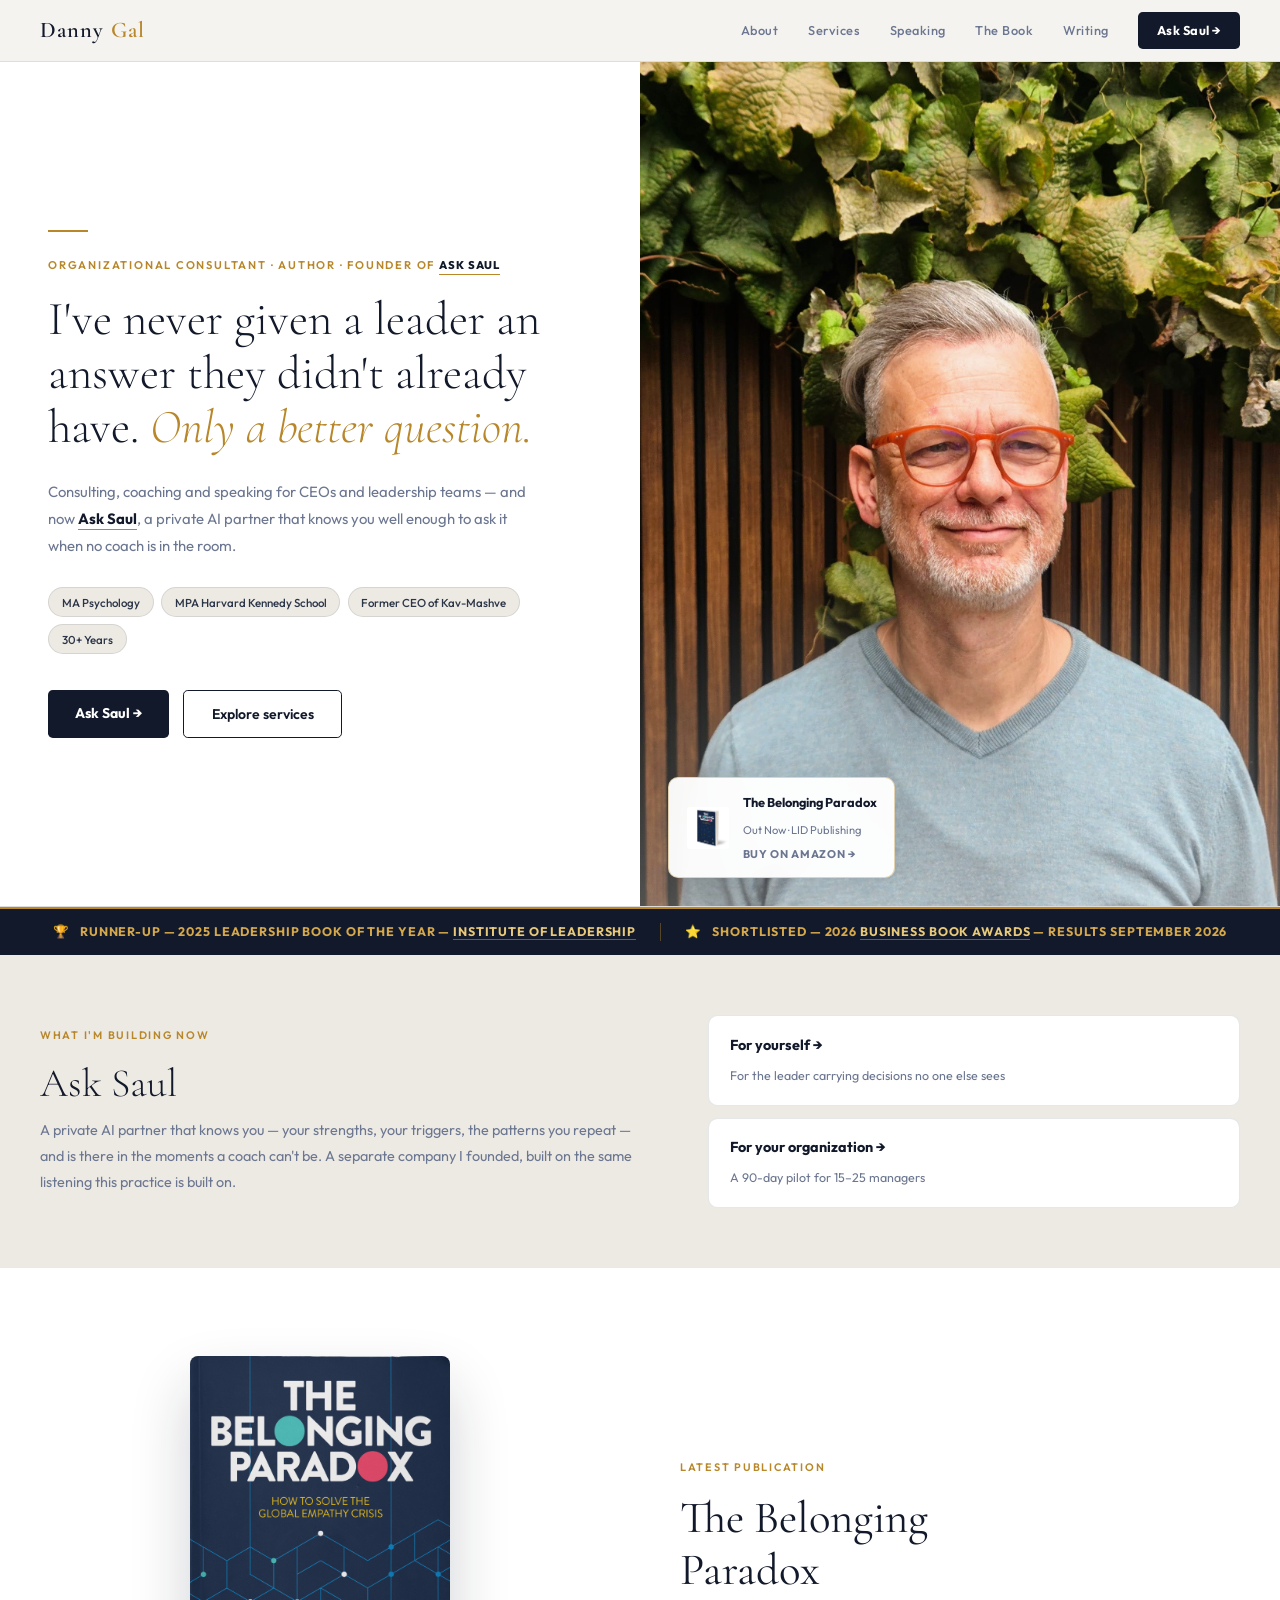
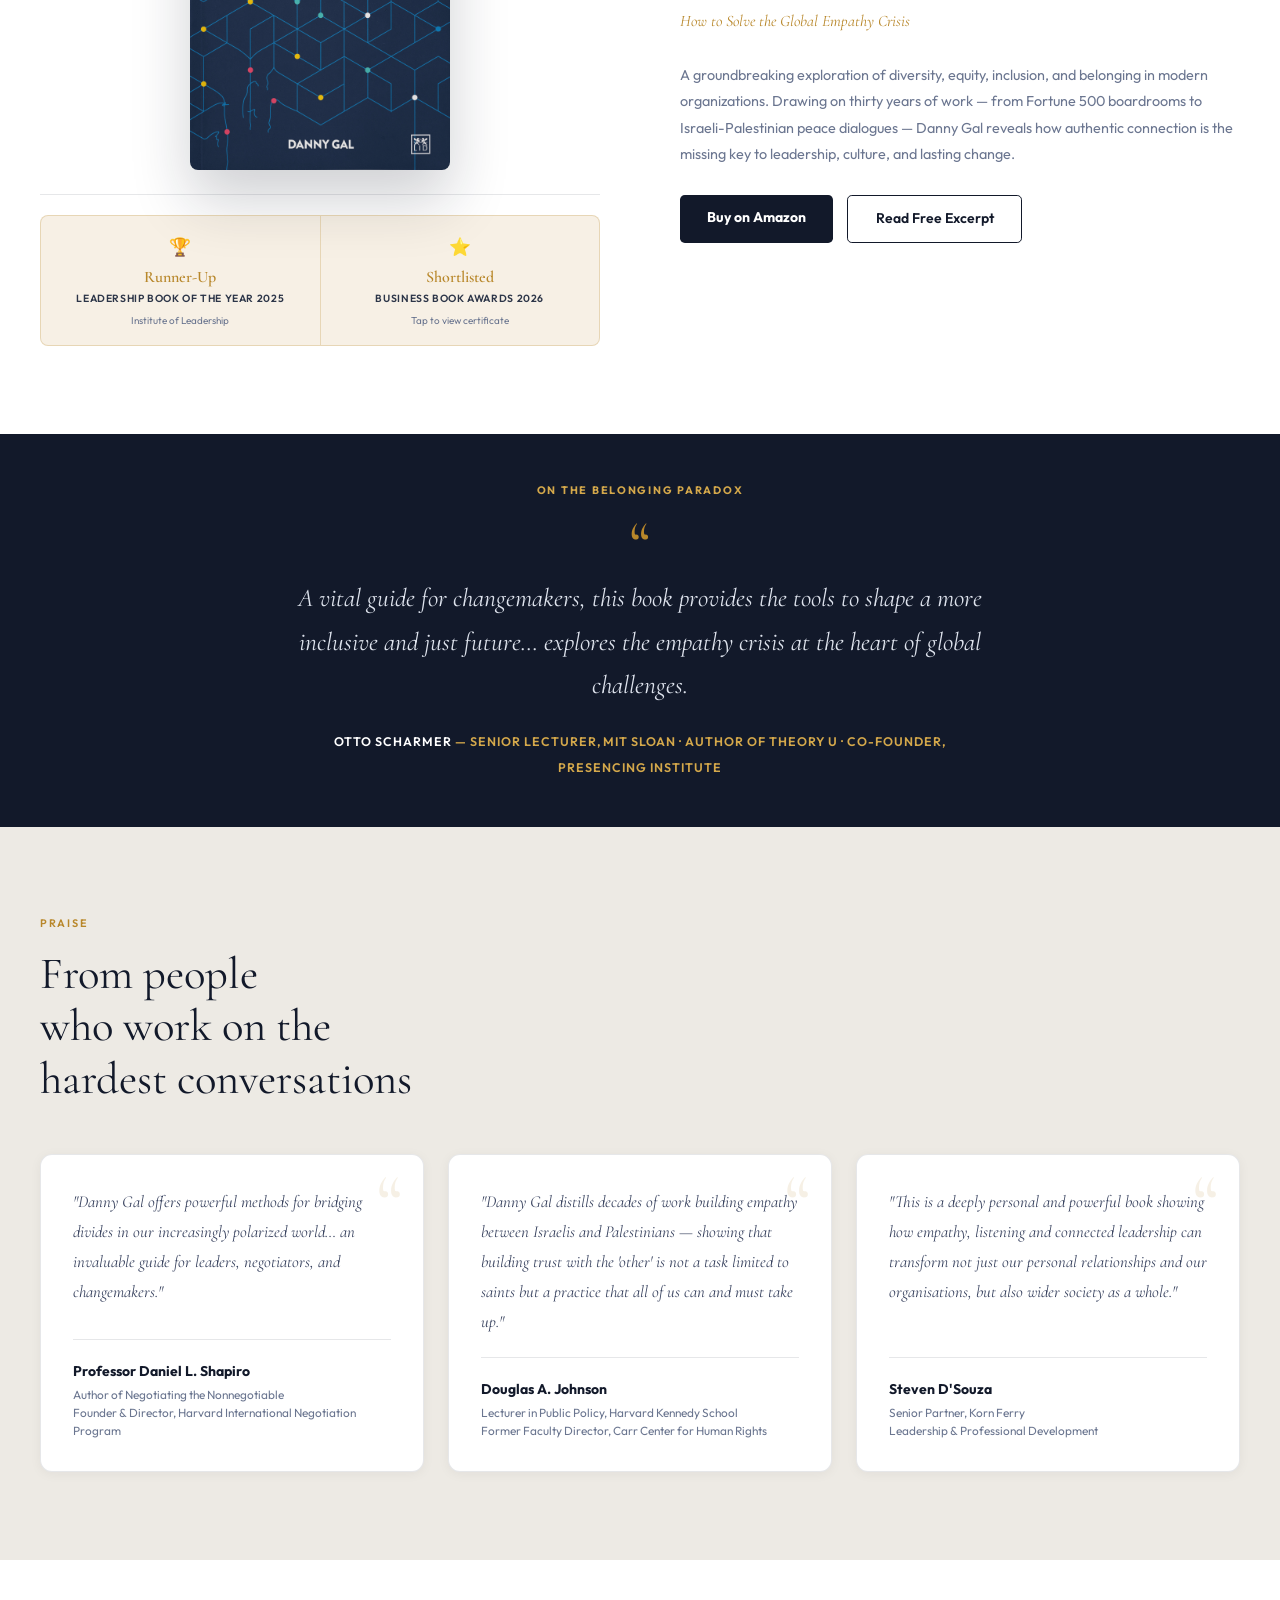
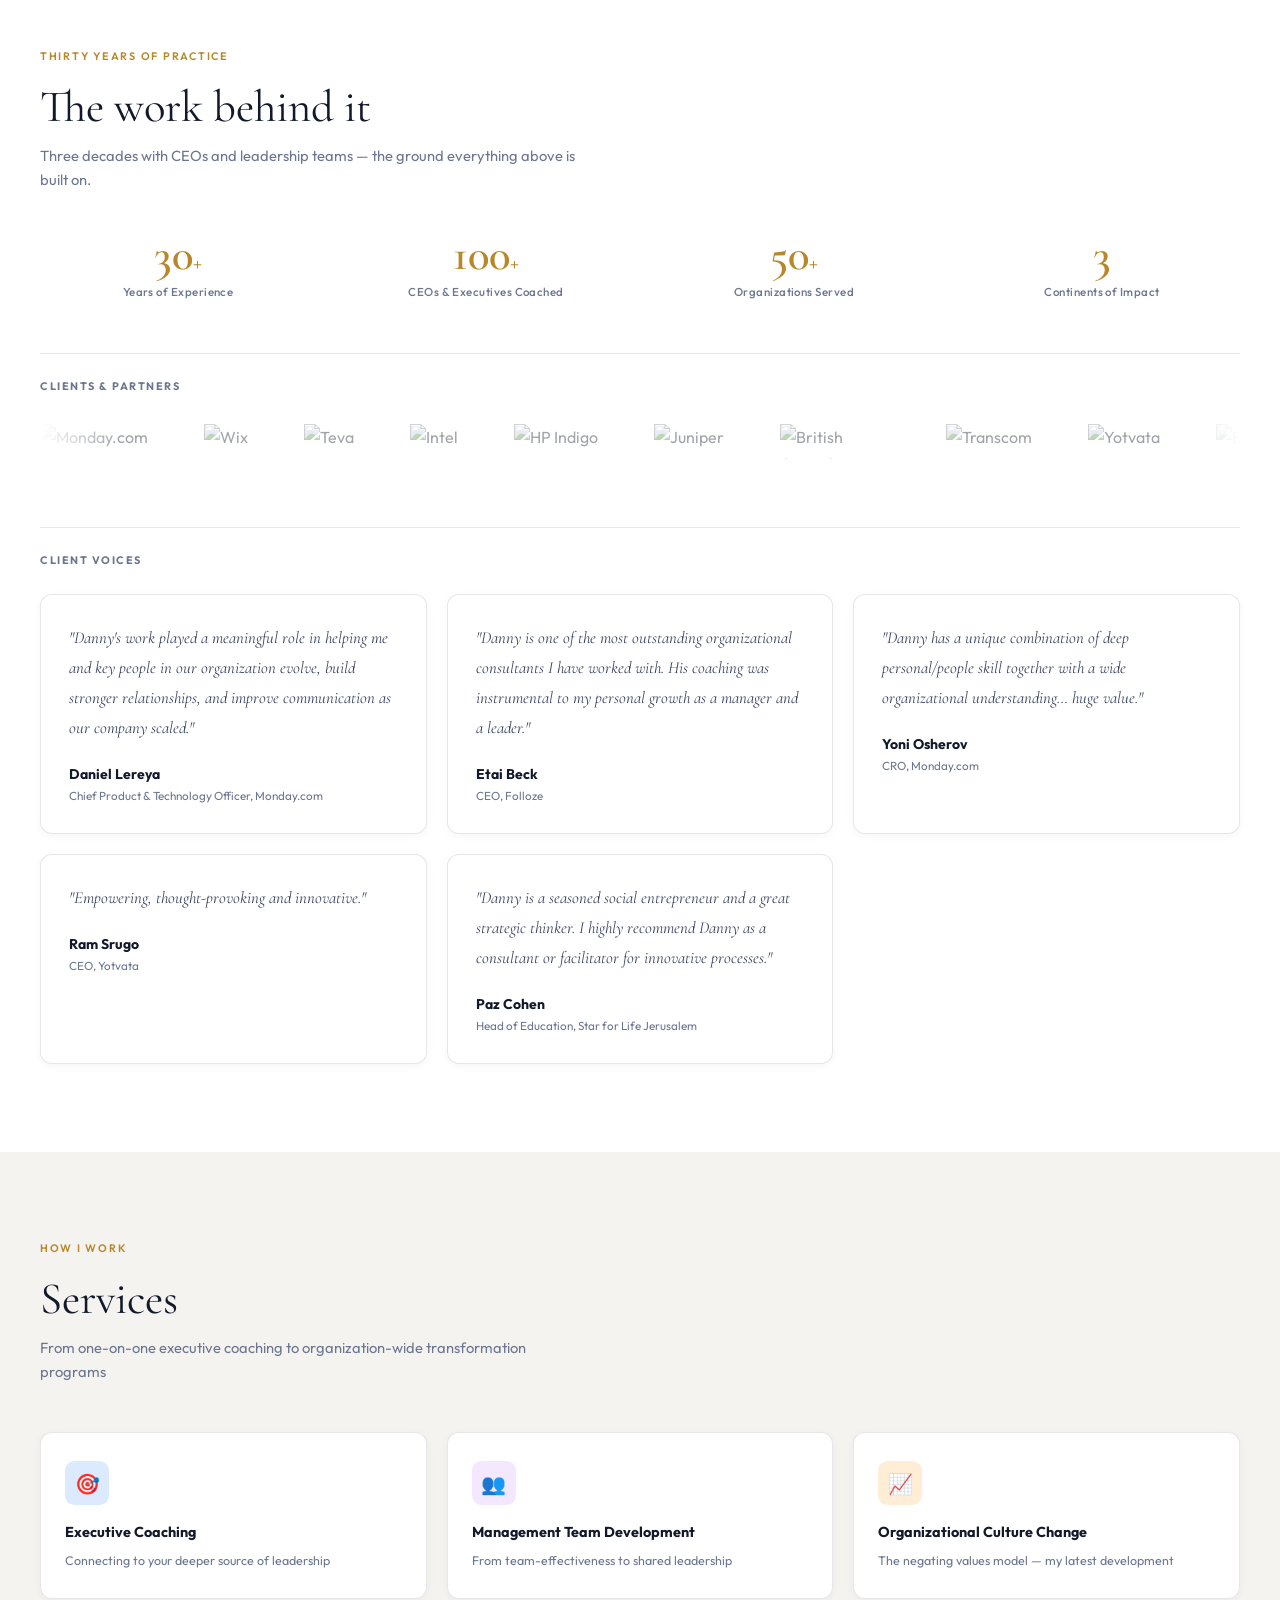
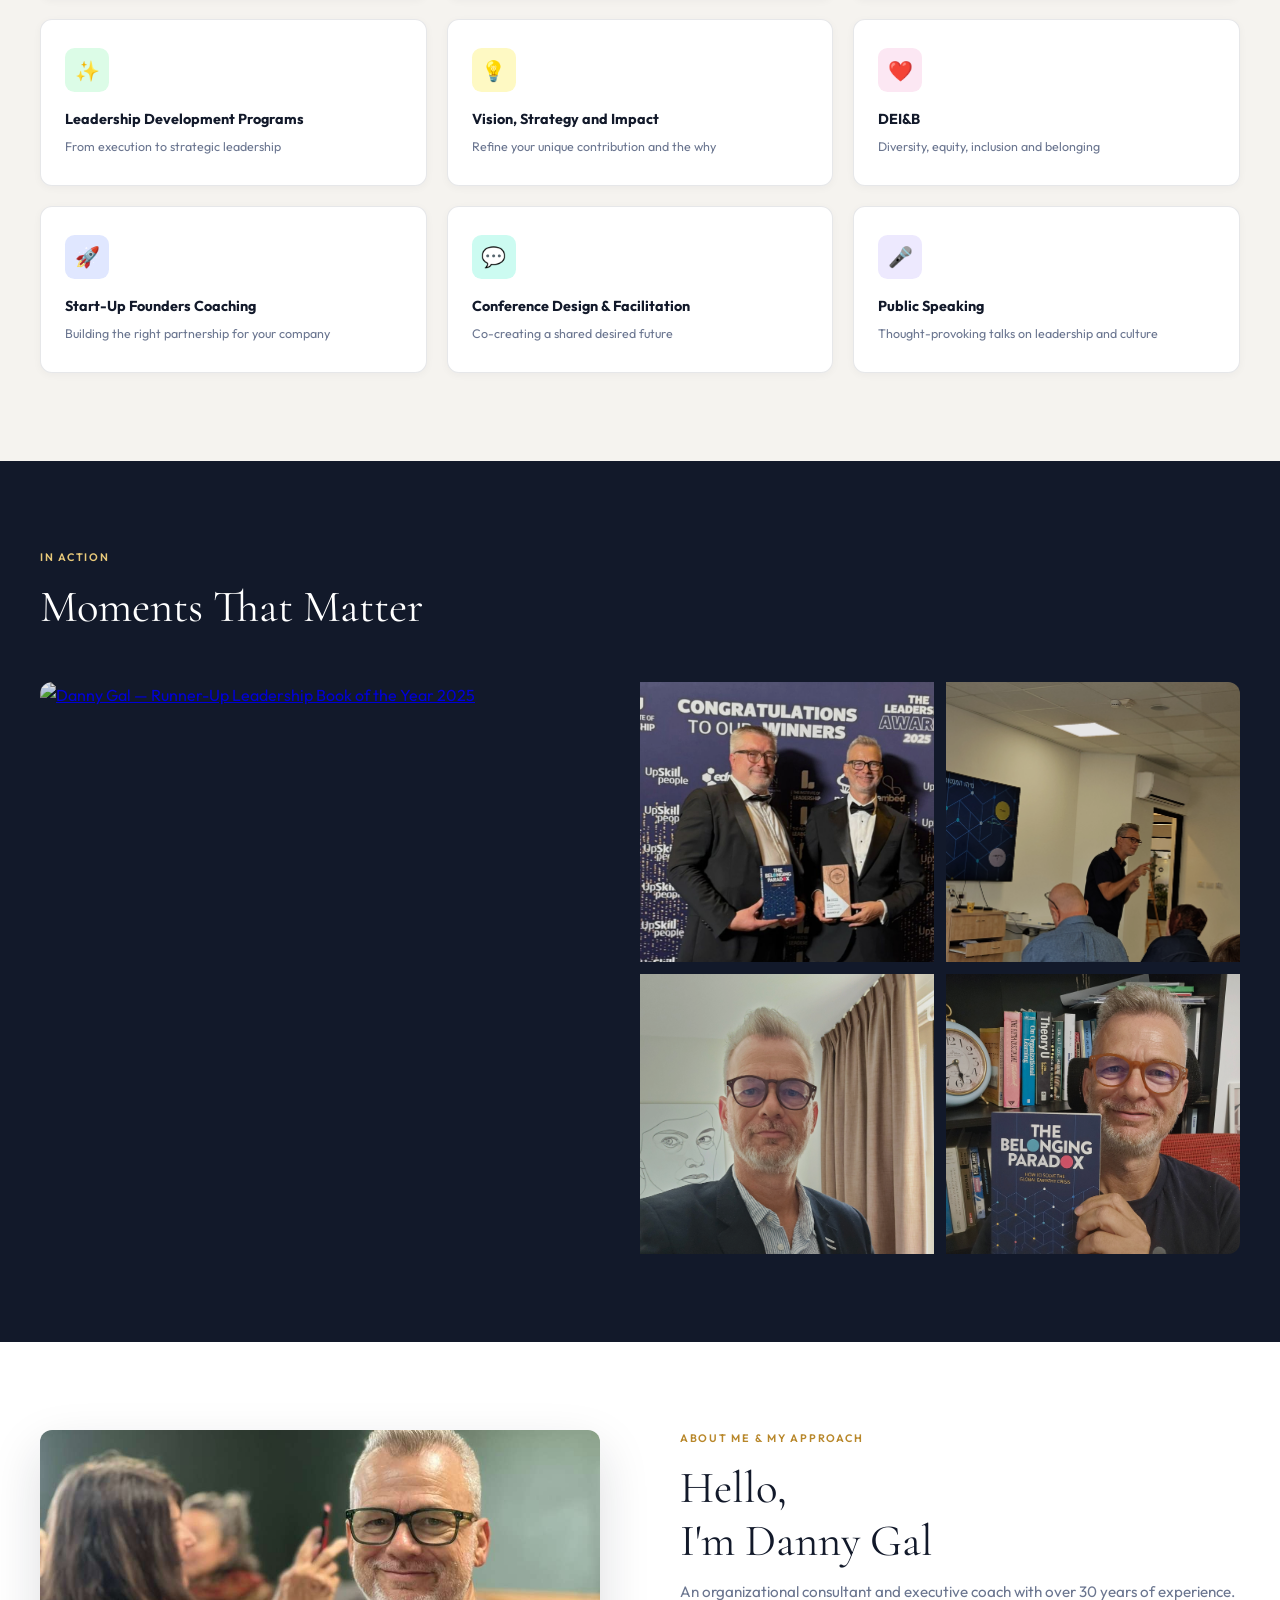
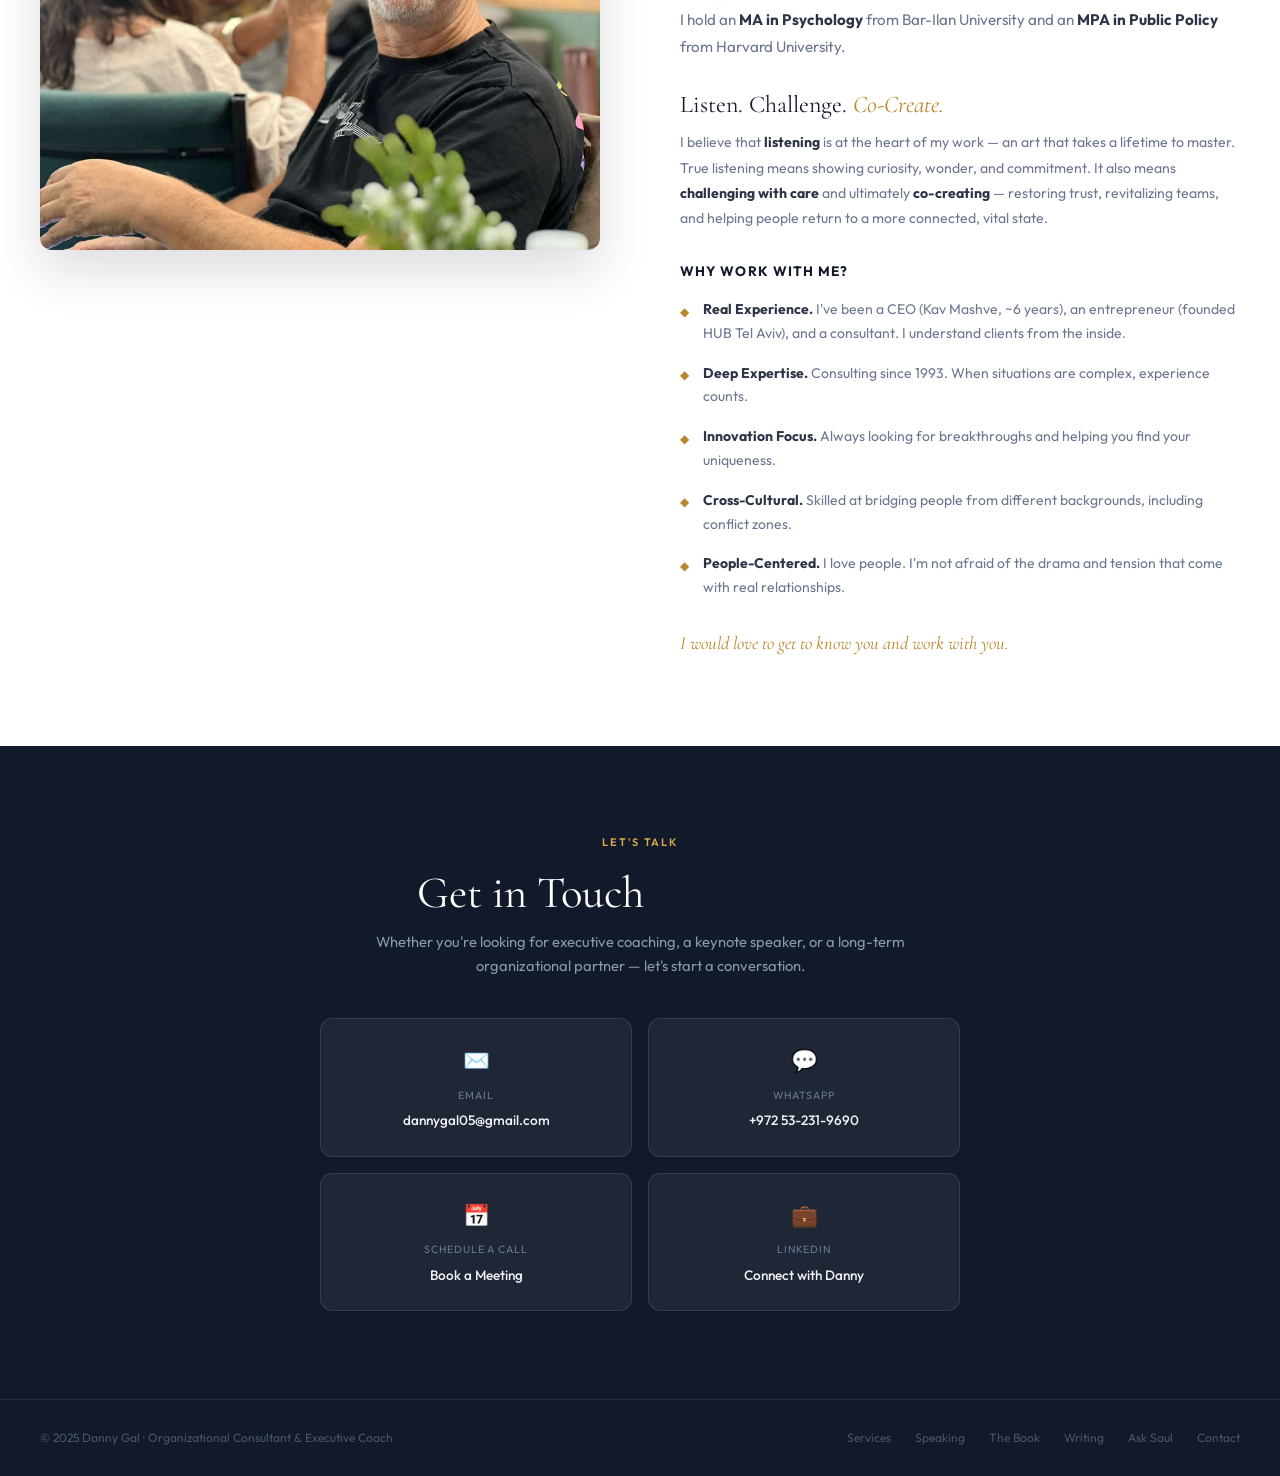
==== commit 4796e859: "rewrite endorsements heading; give section titles more presence - heading was generic and carried a " ====
--- a/dannygal-site/index.html
+++ b/dannygal-site/index.html
@@ -166,7 +166,7 @@
     @media (max-width: 700px) { .section { padding: 3.5rem 1.5rem; } }
     .si { max-width: 1200px; margin: 0 auto; }
     .s-eye { font-size: 0.68rem; font-weight: 600; letter-spacing: 0.16em; color: var(--gold); text-transform: uppercase; margin-bottom: 0.9rem; display: block; }
-    .s-title { font-family: 'Cormorant Garamond', serif; font-size: clamp(1.9rem,3.5vw,2.8rem); font-weight: 300; color: var(--dark); line-height: 1.18; margin-bottom: 0.65rem; }
+    .s-title { font-family: 'Cormorant Garamond', serif; font-size: clamp(1.9rem,3.5vw,2.8rem); font-weight: 400; color: var(--dark); line-height: 1.18; margin-bottom: 0.65rem; text-wrap: balance; max-width: 20ch; }
     .s-sub { color: var(--muted); font-size: 0.92rem; max-width: 34rem; }
 
     /* ── BOOK SECTION ── */
@@ -448,7 +448,7 @@
 <section class="section end-bg">
   <div class="si">
     <span class="s-eye">Praise</span>
-    <h2 class="s-title">What leaders in the<br>field have said</h2>
+    <h2 class="s-title">From people who work on the hardest conversations</h2>
     <div class="end-grid">
       <div class="end-card">
         <p class="end-q">"Danny Gal offers powerful methods for bridging divides in our increasingly polarized world… an invaluable guide for leaders, negotiators, and changemakers."</p>
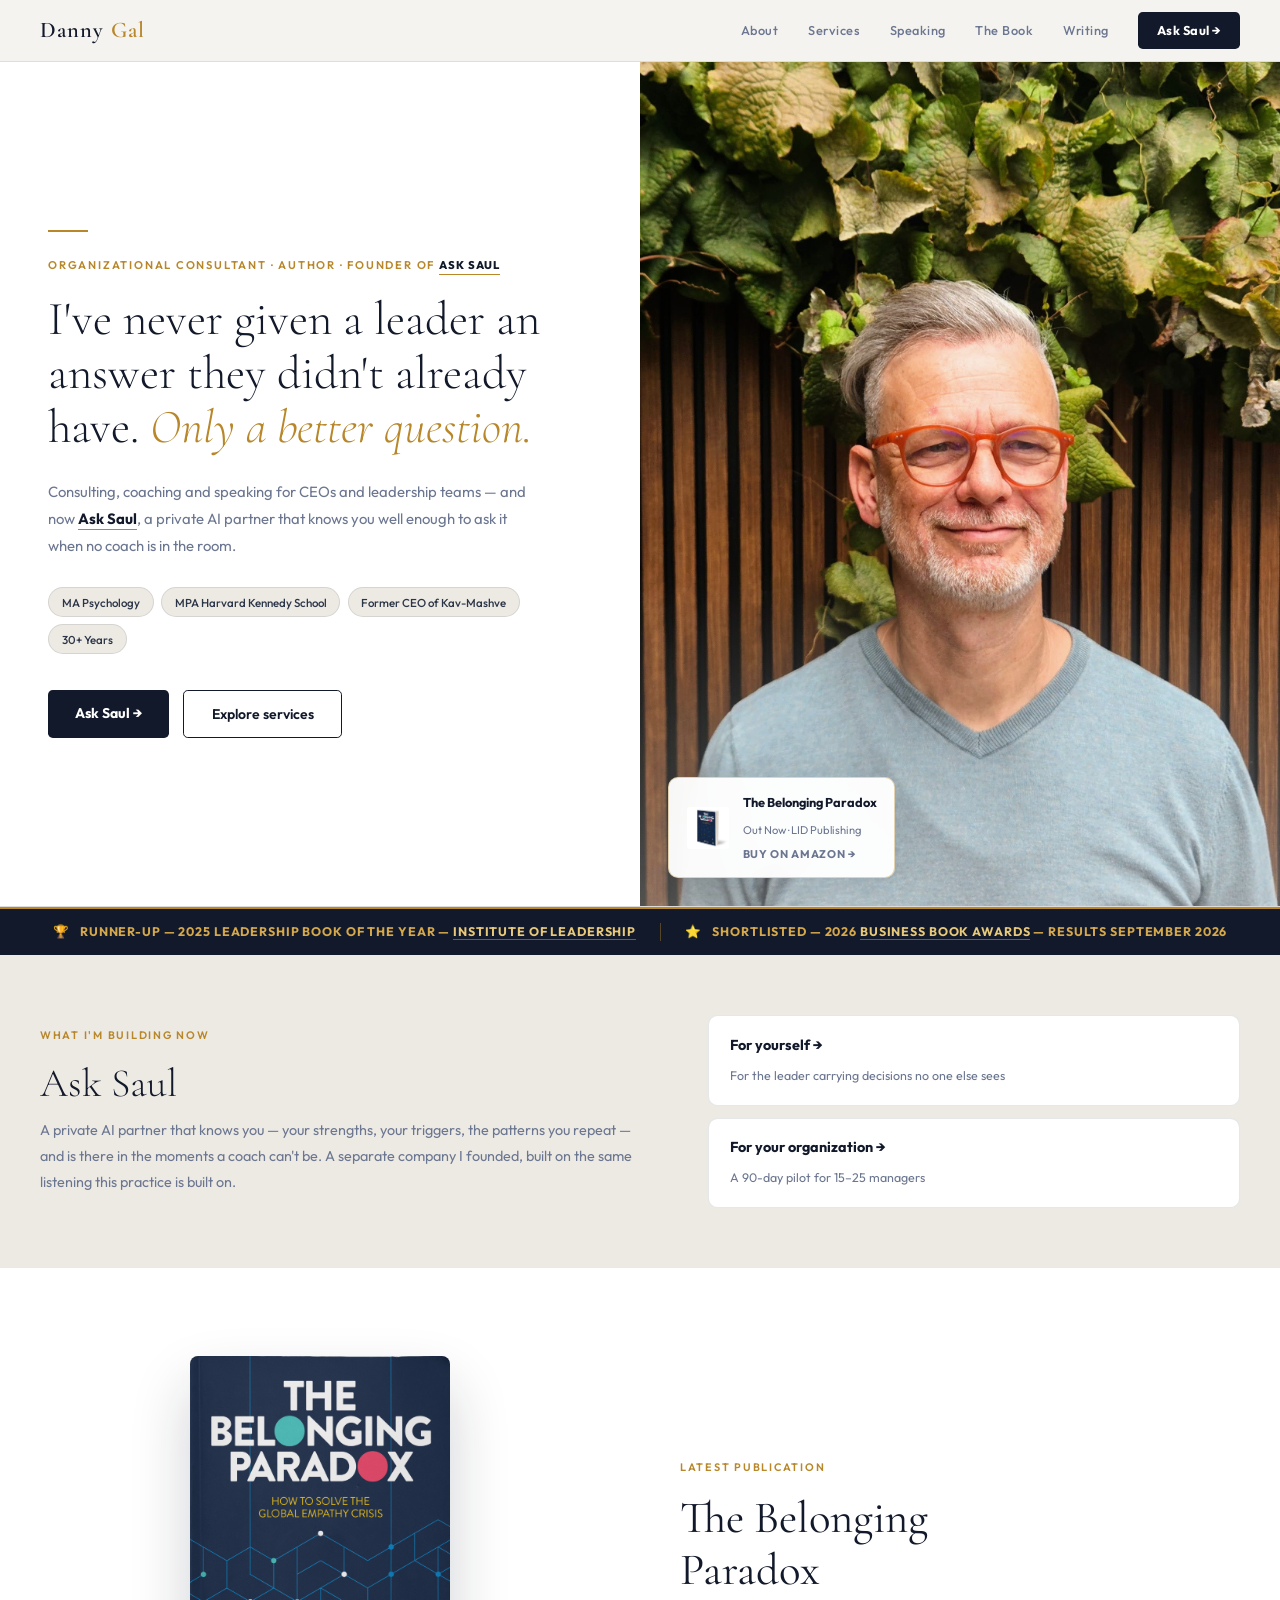
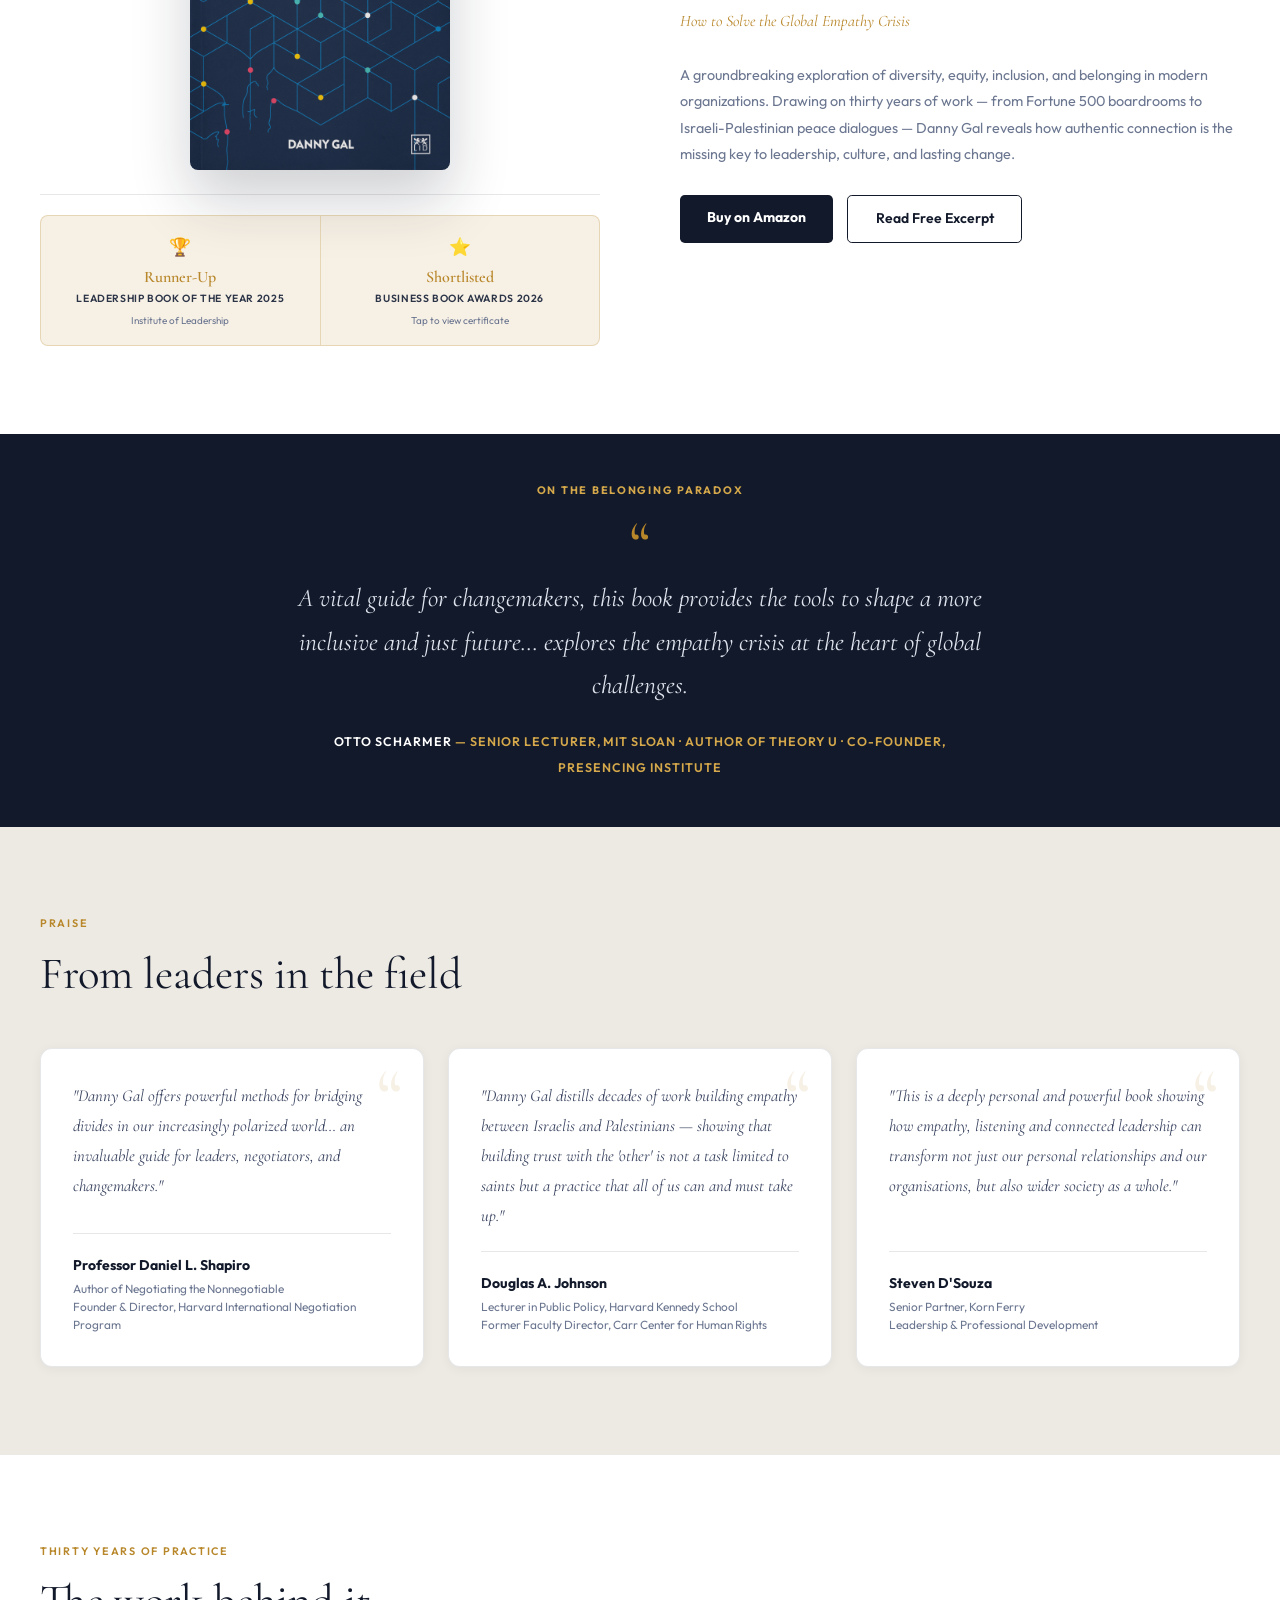
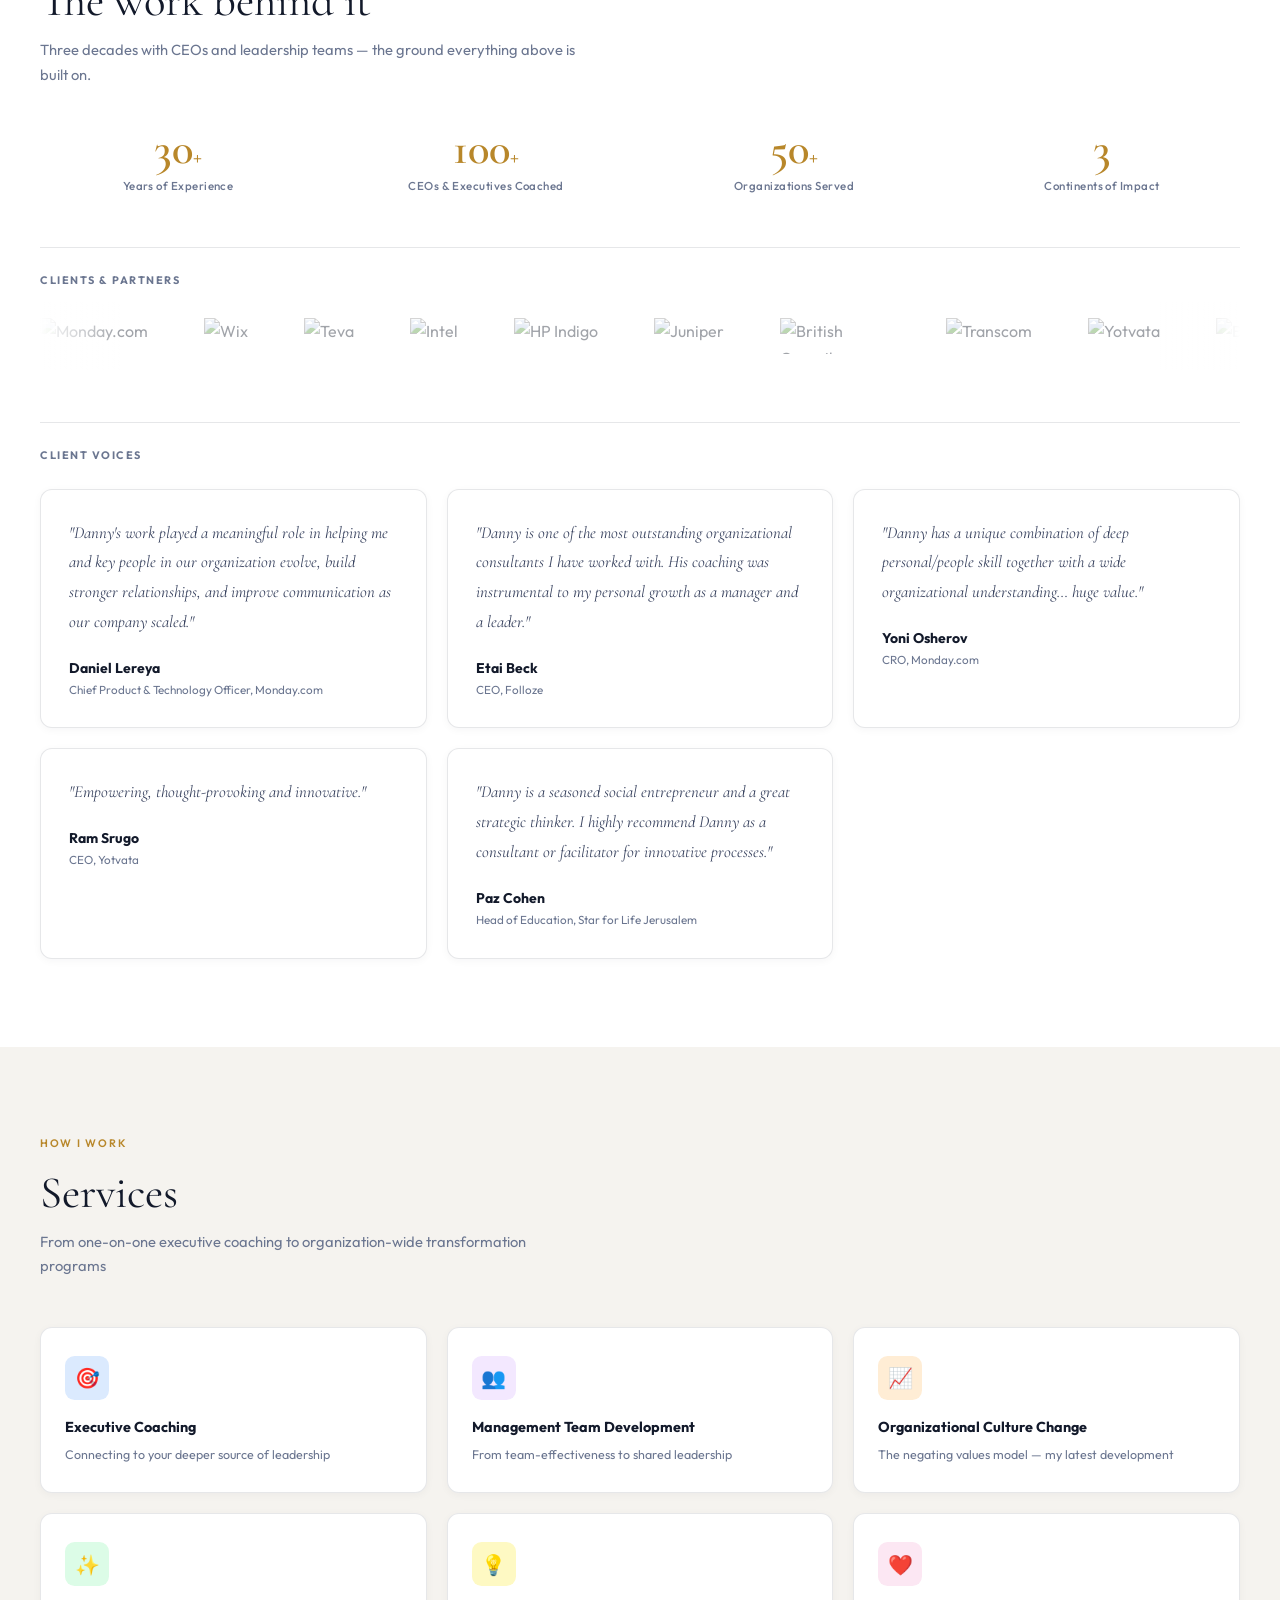
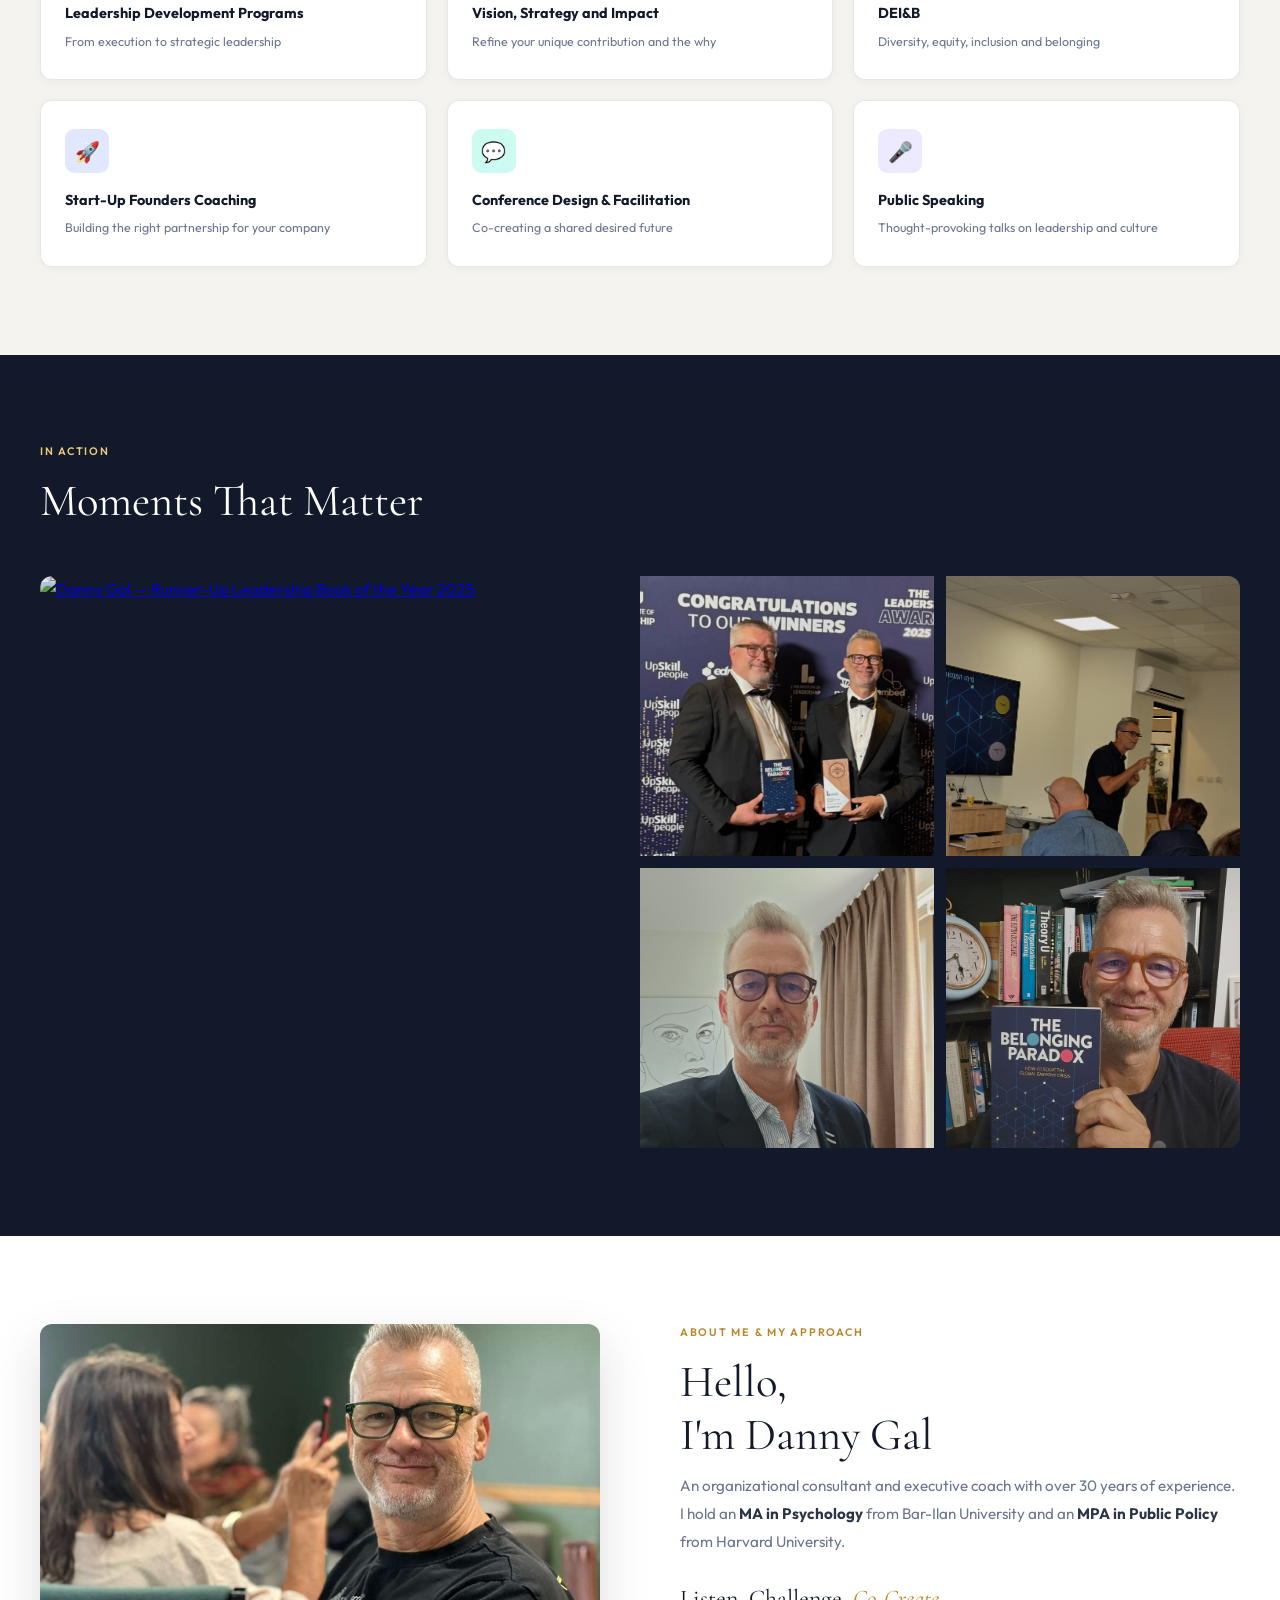
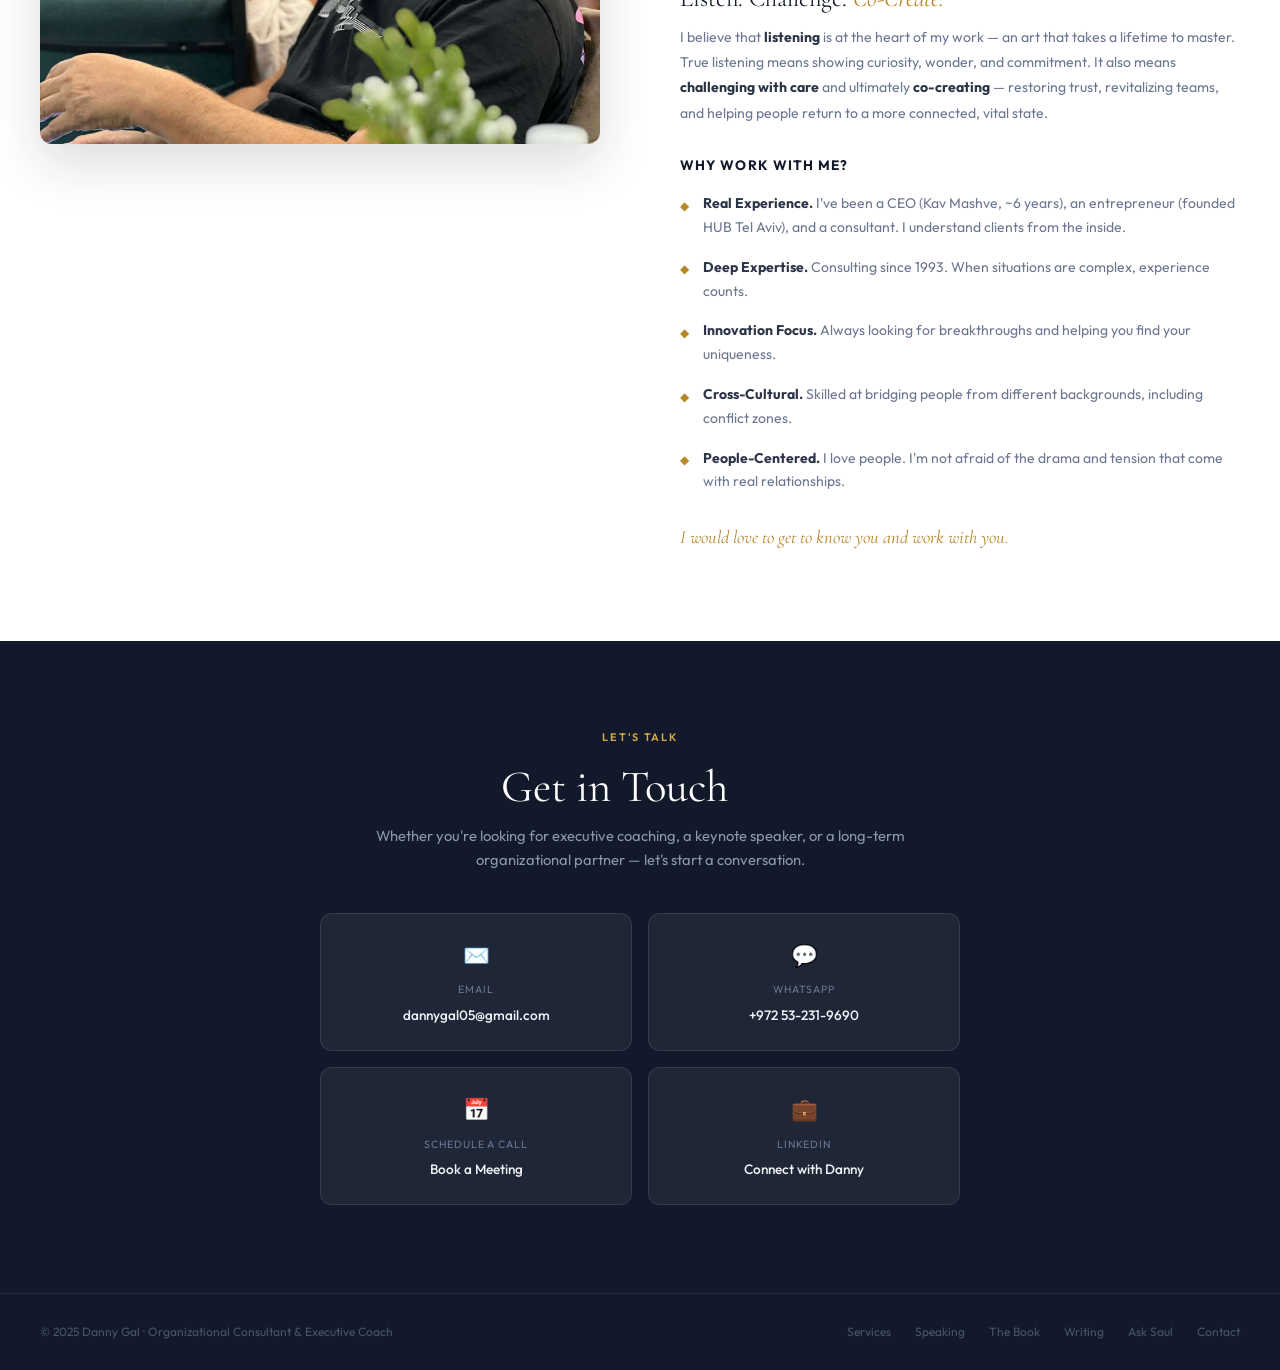
==== commit e342eecc: "endorsements heading: 'Praise / From leaders in the field' Eyebrow and title read as one phrase. Wid" ====
--- a/dannygal-site/index.html
+++ b/dannygal-site/index.html
@@ -166,7 +166,7 @@
     @media (max-width: 700px) { .section { padding: 3.5rem 1.5rem; } }
     .si { max-width: 1200px; margin: 0 auto; }
     .s-eye { font-size: 0.68rem; font-weight: 600; letter-spacing: 0.16em; color: var(--gold); text-transform: uppercase; margin-bottom: 0.9rem; display: block; }
-    .s-title { font-family: 'Cormorant Garamond', serif; font-size: clamp(1.9rem,3.5vw,2.8rem); font-weight: 400; color: var(--dark); line-height: 1.18; margin-bottom: 0.65rem; text-wrap: balance; max-width: 20ch; }
+    .s-title { font-family: 'Cormorant Garamond', serif; font-size: clamp(1.9rem,3.5vw,2.8rem); font-weight: 400; color: var(--dark); line-height: 1.18; margin-bottom: 0.65rem; text-wrap: balance; max-width: 28ch; }
     .s-sub { color: var(--muted); font-size: 0.92rem; max-width: 34rem; }
 
     /* ── BOOK SECTION ── */
@@ -448,7 +448,7 @@
 <section class="section end-bg">
   <div class="si">
     <span class="s-eye">Praise</span>
-    <h2 class="s-title">From people who work on the hardest conversations</h2>
+    <h2 class="s-title">From leaders in the field</h2>
     <div class="end-grid">
       <div class="end-card">
         <p class="end-q">"Danny Gal offers powerful methods for bridging divides in our increasingly polarized world… an invaluable guide for leaders, negotiators, and changemakers."</p>
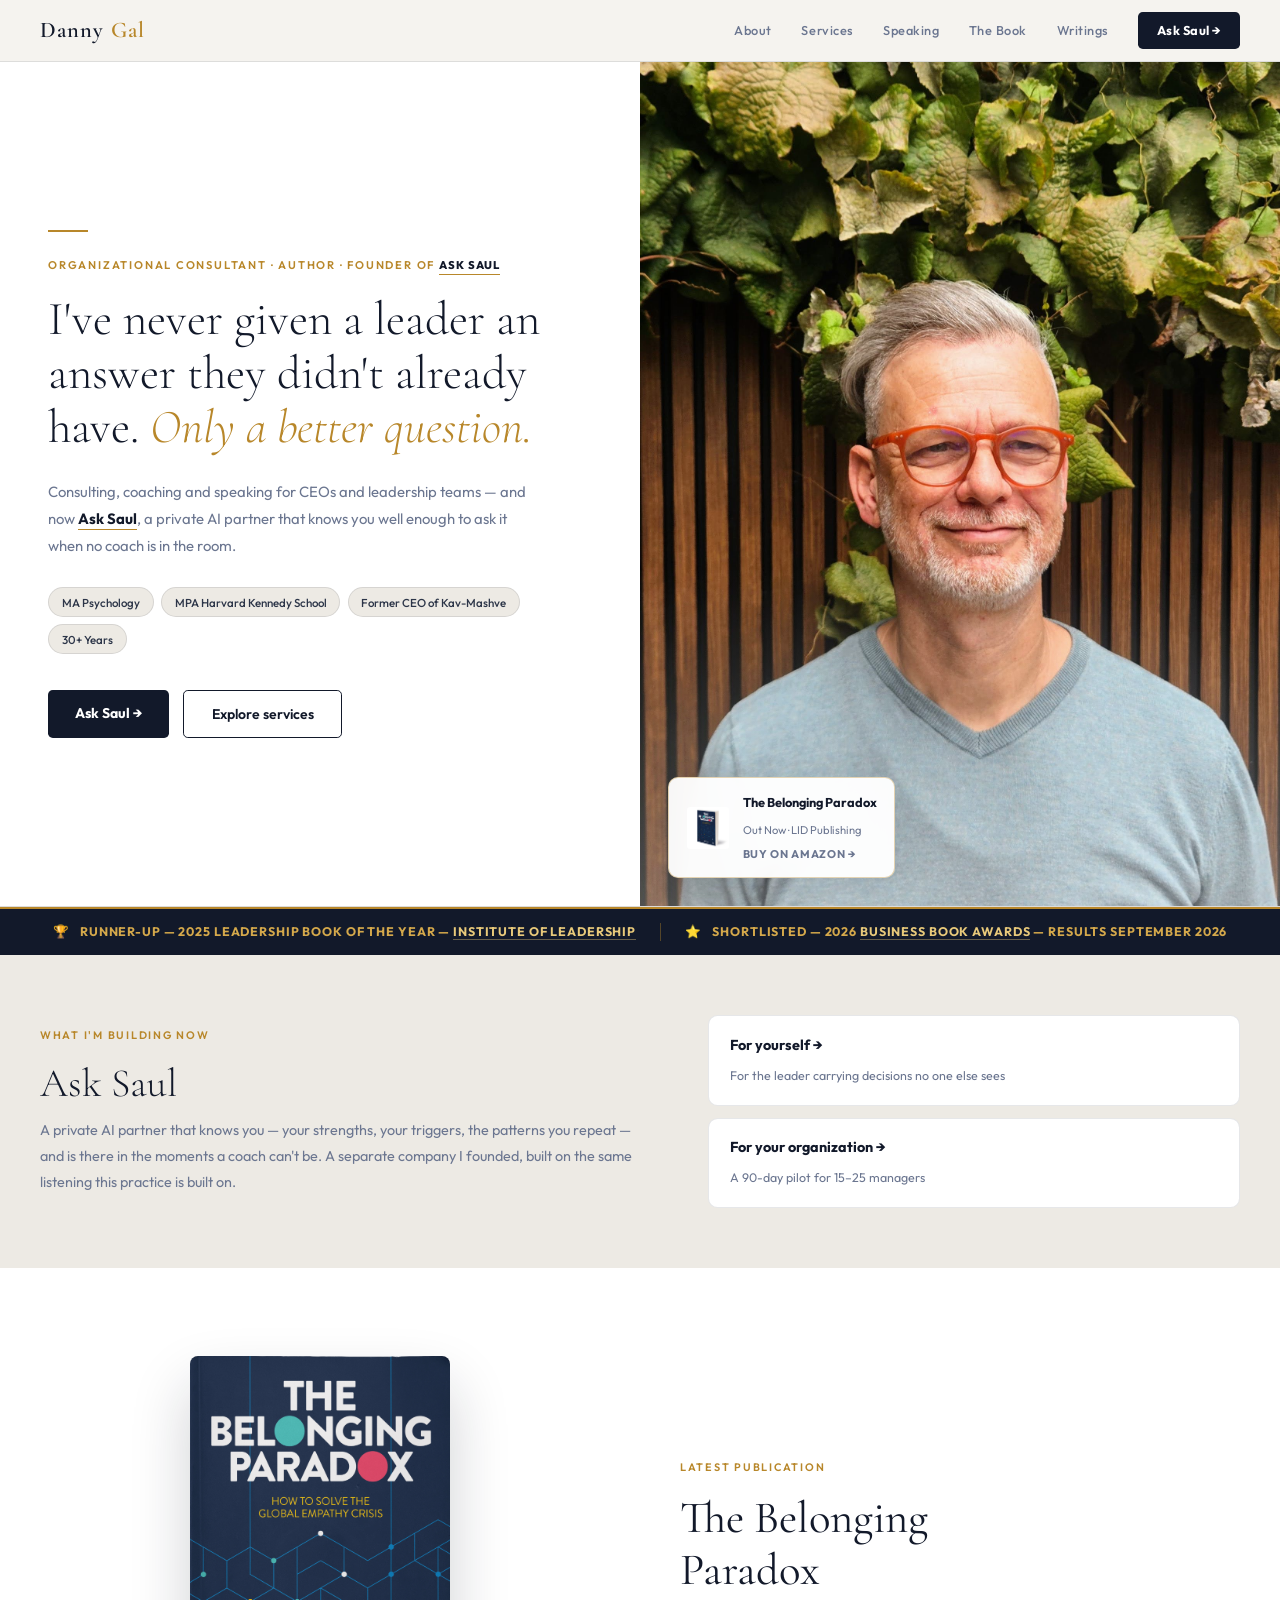
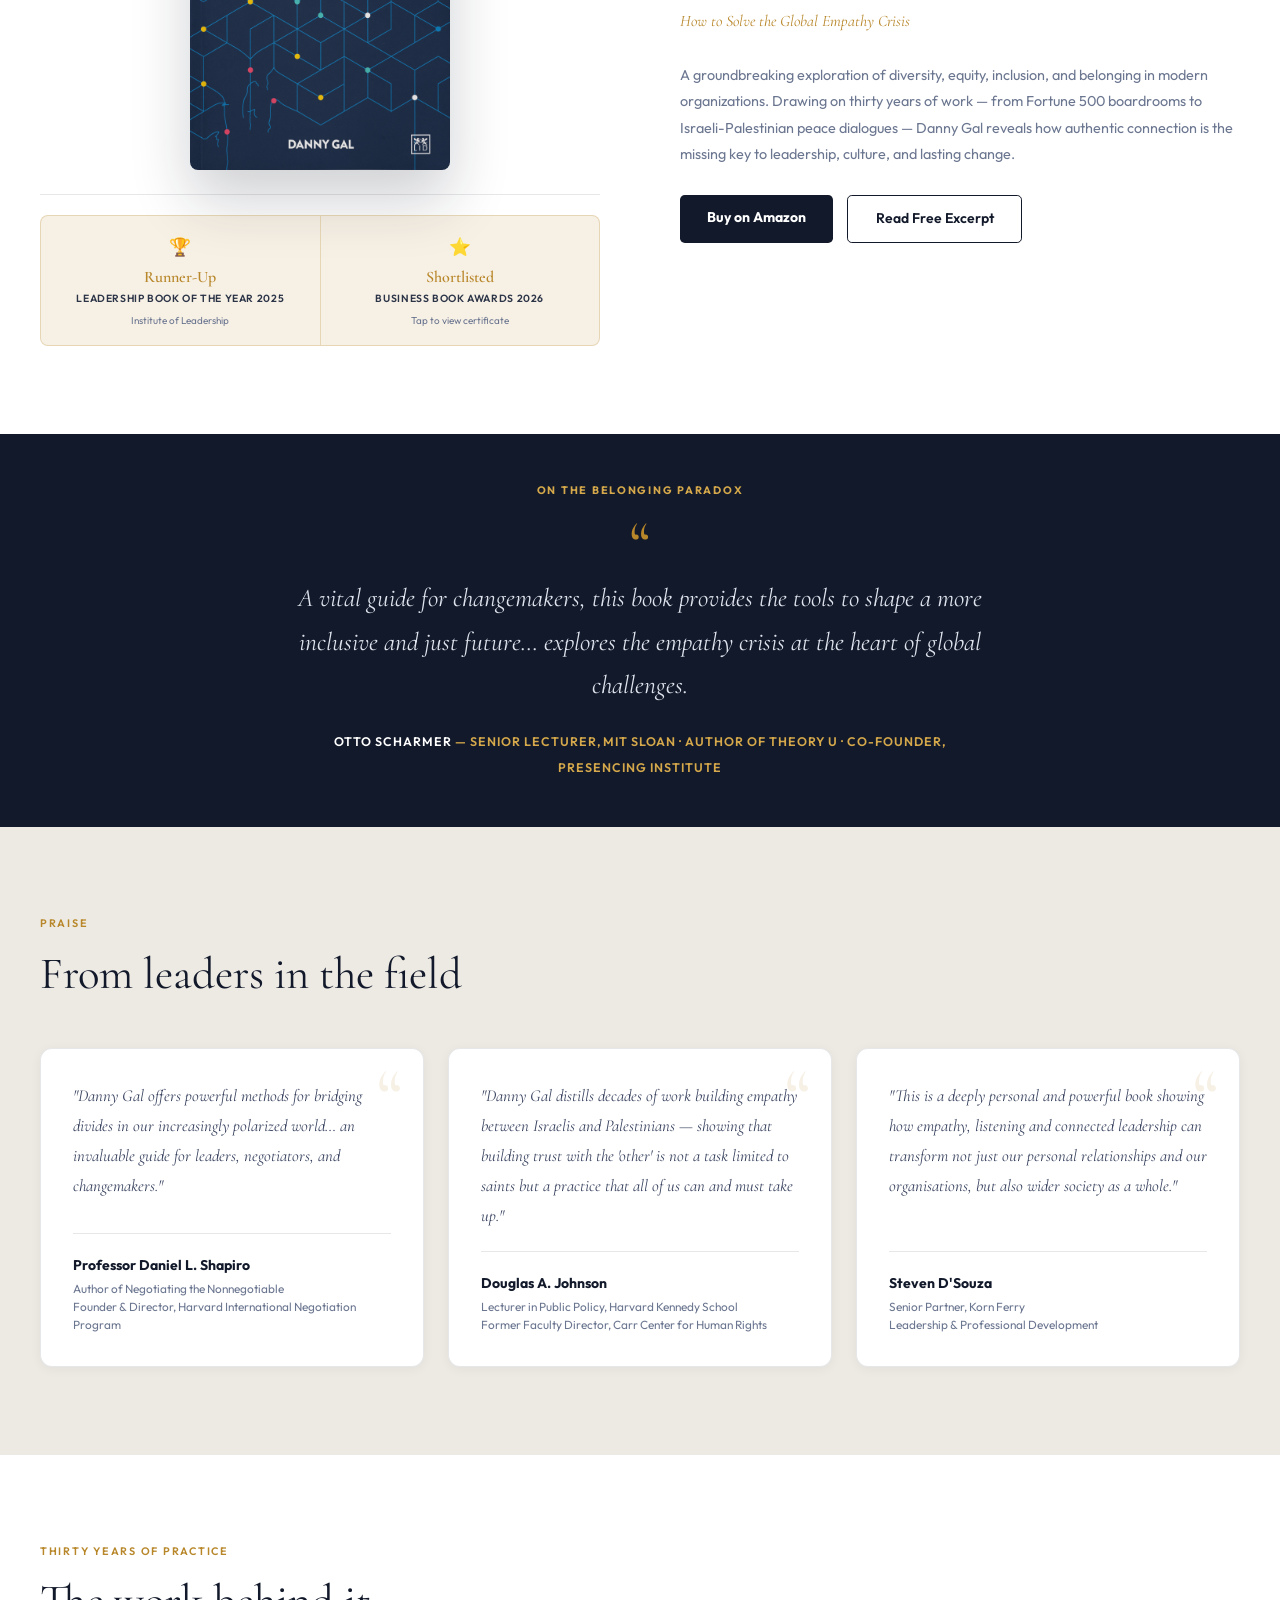
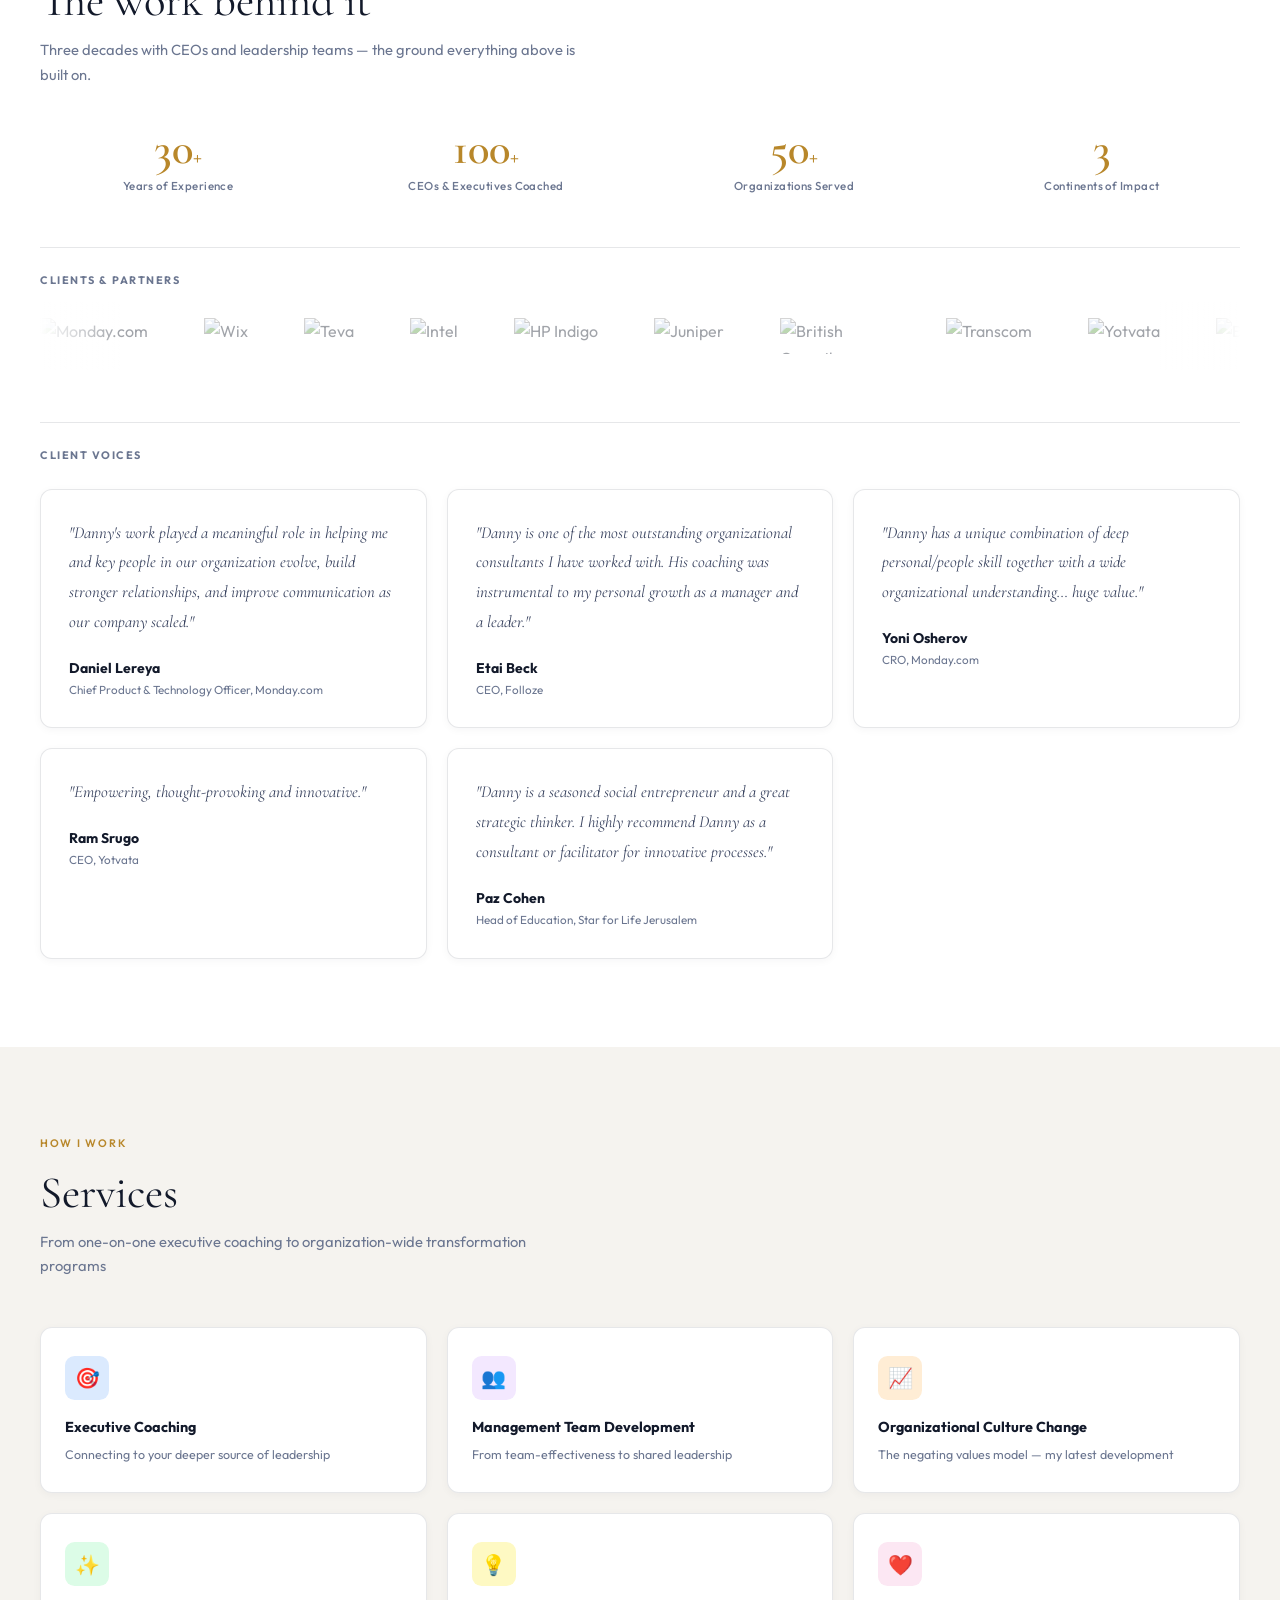
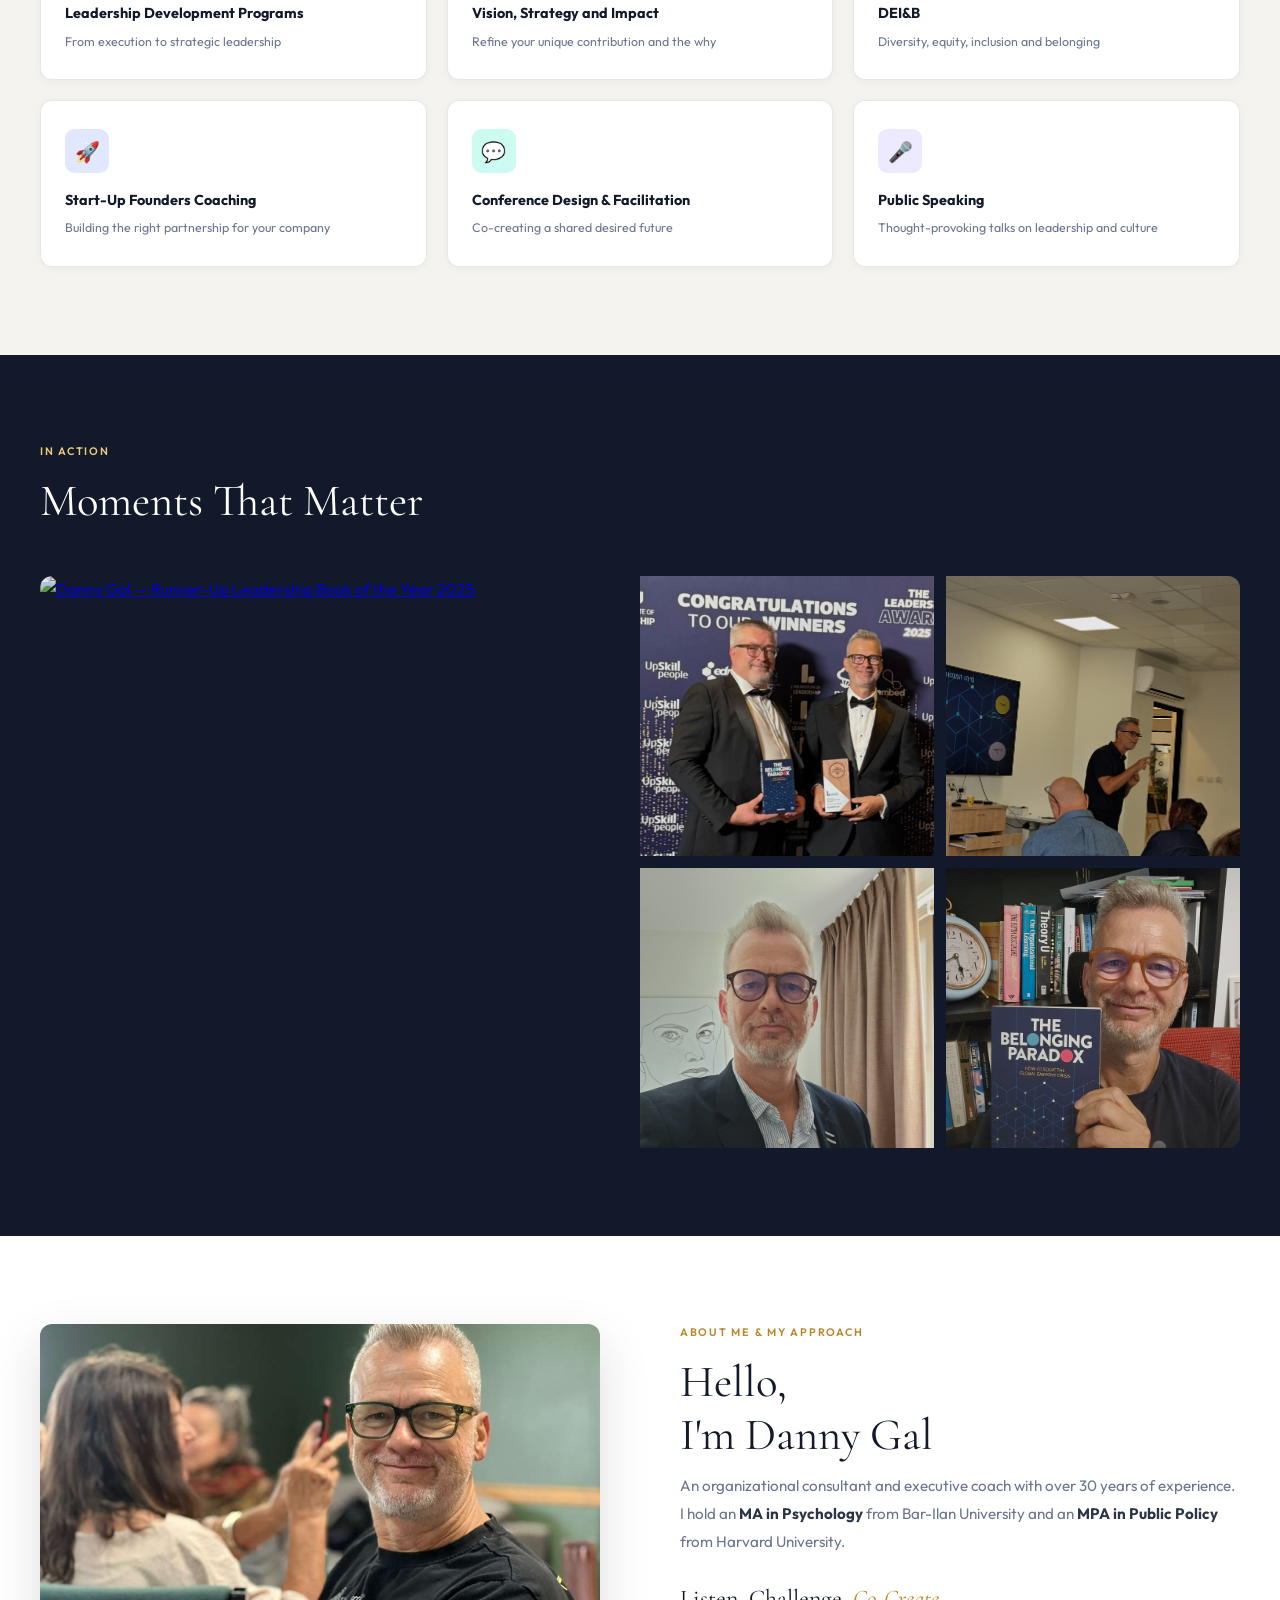
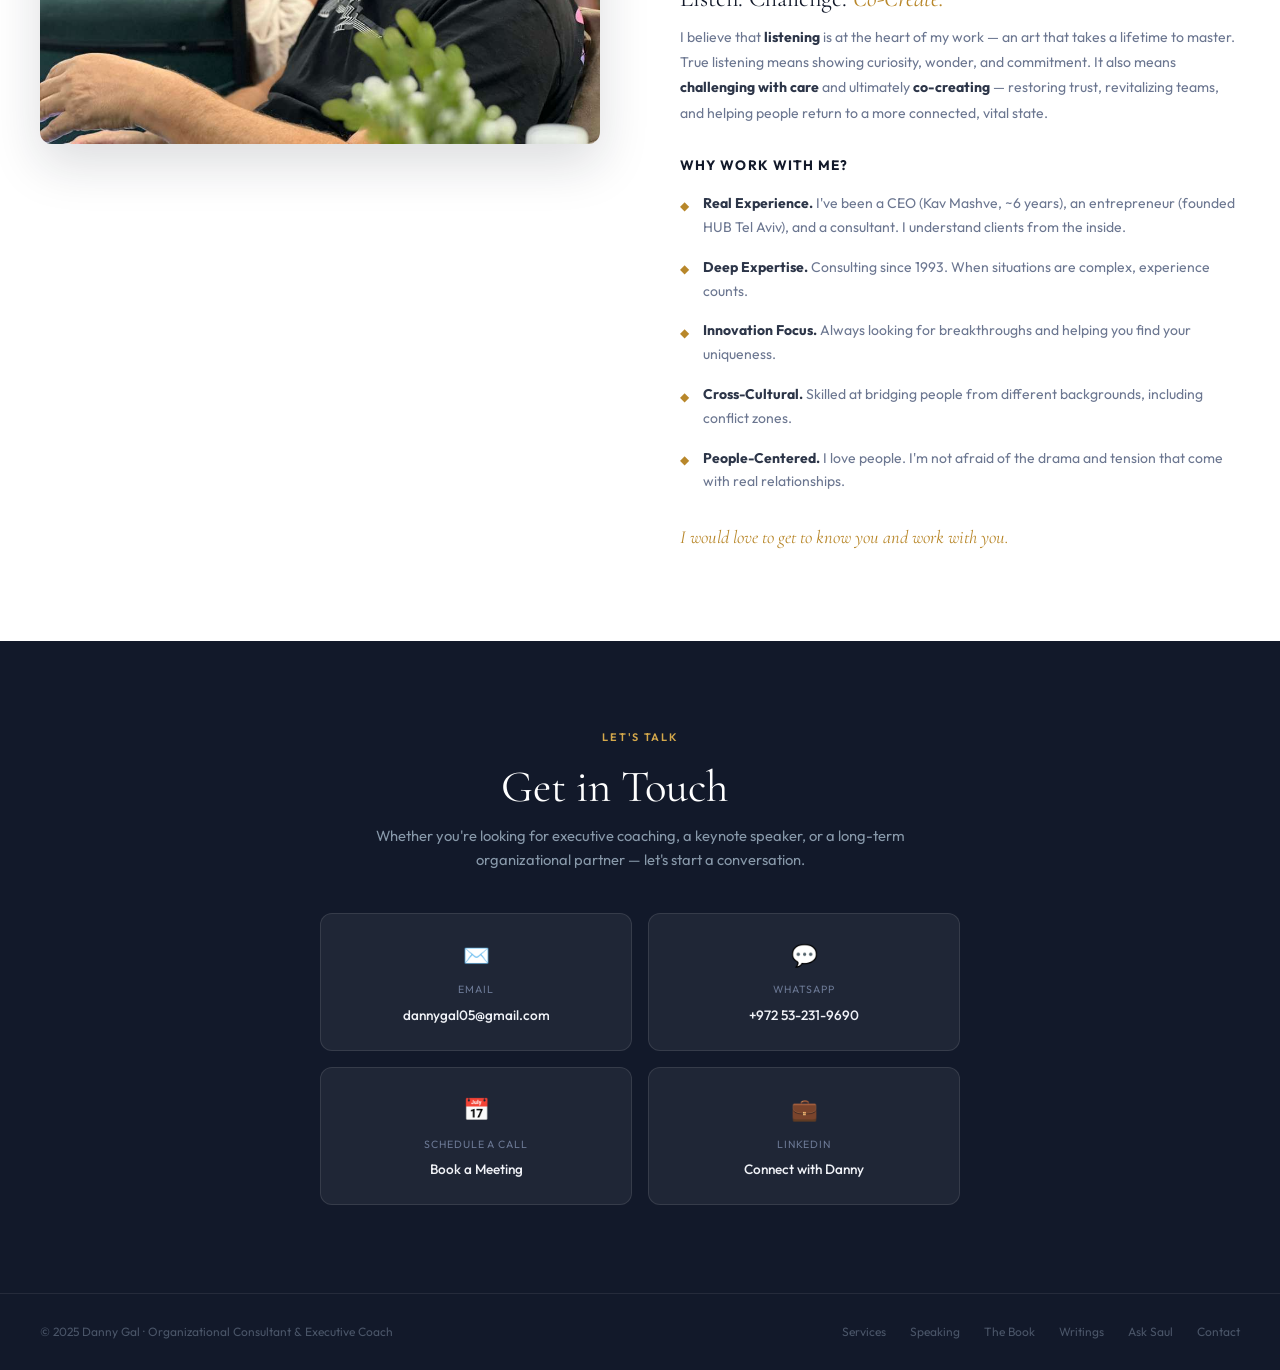
==== commit 6d05b716: "rename nav item Writing to Writings" ====
--- a/dannygal-site/index.html
+++ b/dannygal-site/index.html
@@ -314,7 +314,7 @@
     <a href="services.html" class="nav-link">Services</a>
     <a href="booking.html" class="nav-link">Speaking</a>
     <a href="book-excerpt.html" class="nav-link">The Book</a>
-    <a href="writing.html" class="nav-link">Writing</a>
+    <a href="writing.html" class="nav-link">Writings</a>
     <a href="https://ipartner.dannygal.com/index-en.html" target="_blank" class="btn-cta">Ask Saul →</a>
     <button class="nav-toggle" id="nav-toggle" aria-label="Open navigation">&#9776;</button>
   </nav>
@@ -326,7 +326,7 @@
   <a href="services.html" class="nav-link">Services</a>
   <a href="booking.html" class="nav-link">Speaking</a>
   <a href="book-excerpt.html" class="nav-link">The Book</a>
-  <a href="writing.html" class="nav-link">Writing</a>
+  <a href="writing.html" class="nav-link">Writings</a>
   <a href="https://ipartner.dannygal.com/index-en.html" target="_blank" class="btn-cta">Ask Saul →</a>
 </div>
 
@@ -707,7 +707,7 @@
     <a href="services.html">Services</a>
     <a href="booking.html">Speaking</a>
     <a href="book-excerpt.html">The Book</a>
-    <a href="writing.html">Writing</a>
+    <a href="writing.html">Writings</a>
     <a href="https://ipartner.dannygal.com/index-en.html" target="_blank">Ask Saul</a>
     <a href="mailto:dannygal05@gmail.com">Contact</a>
   </div>
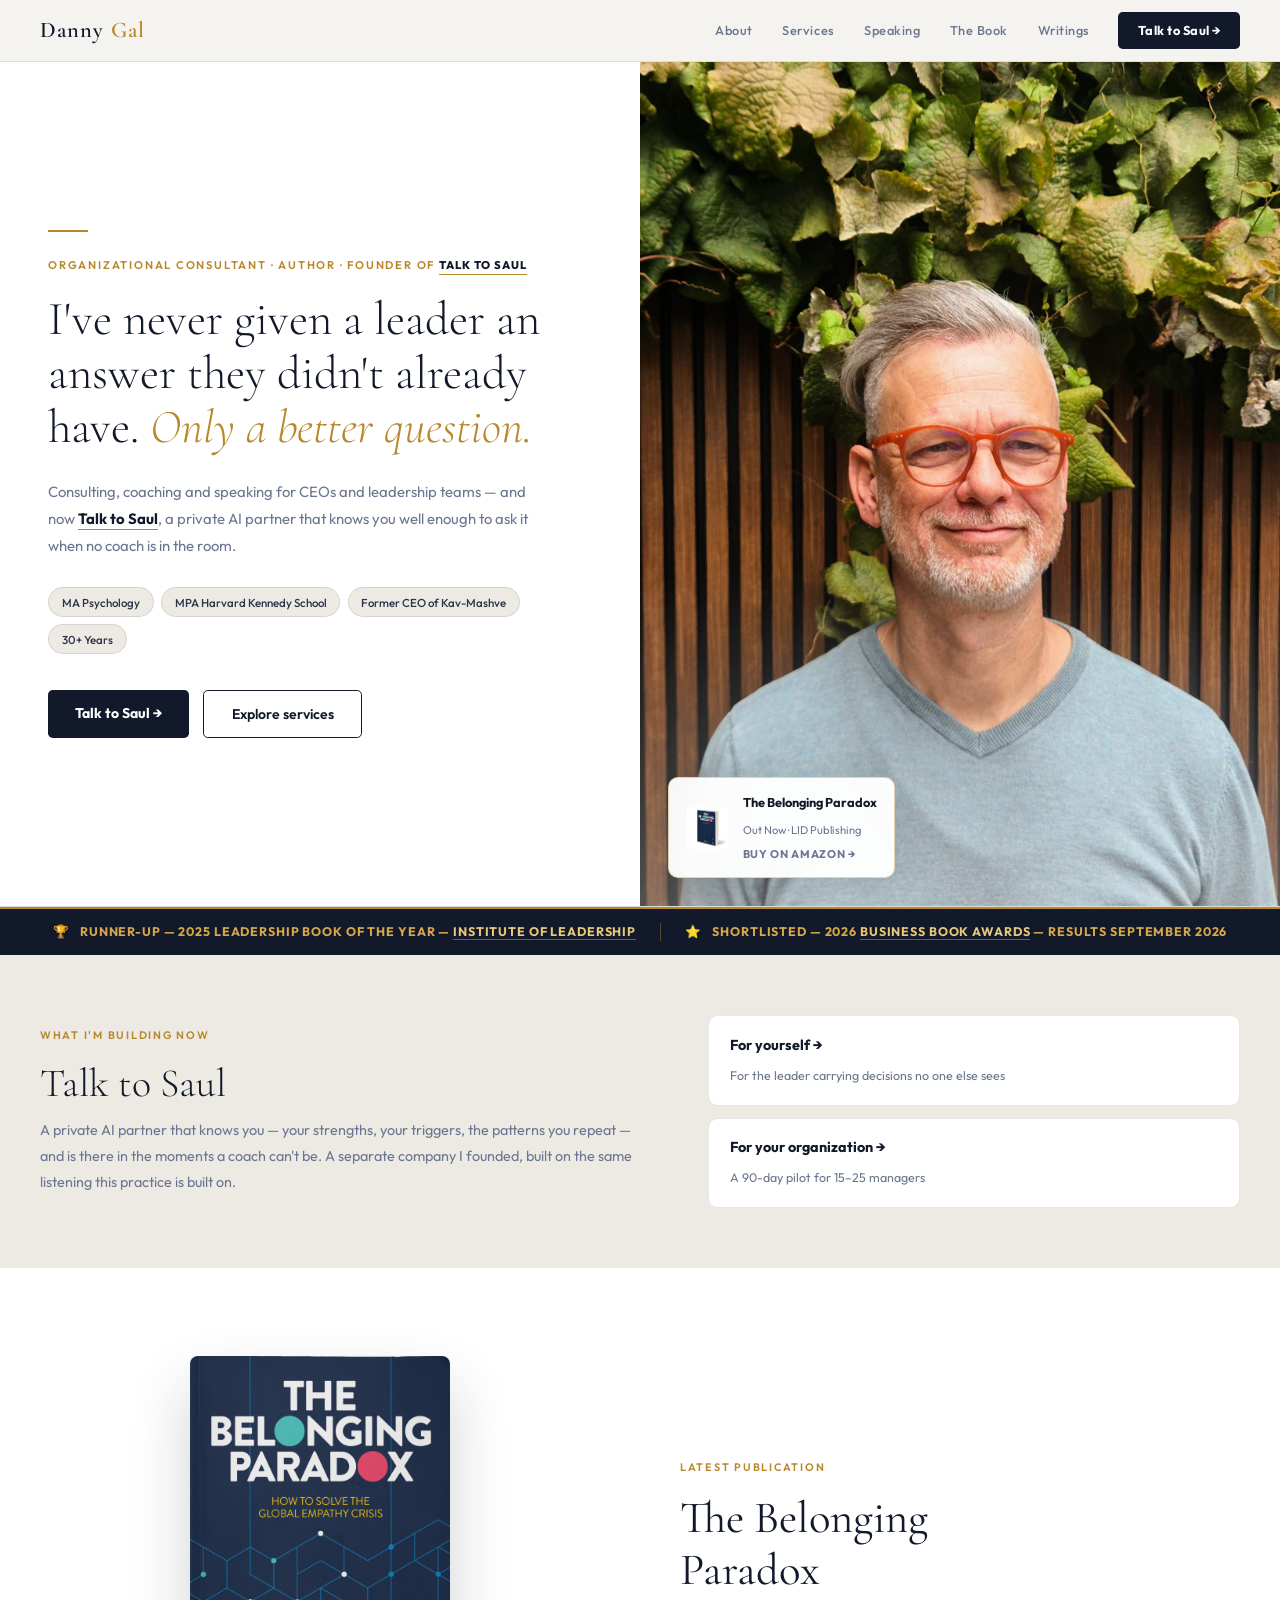
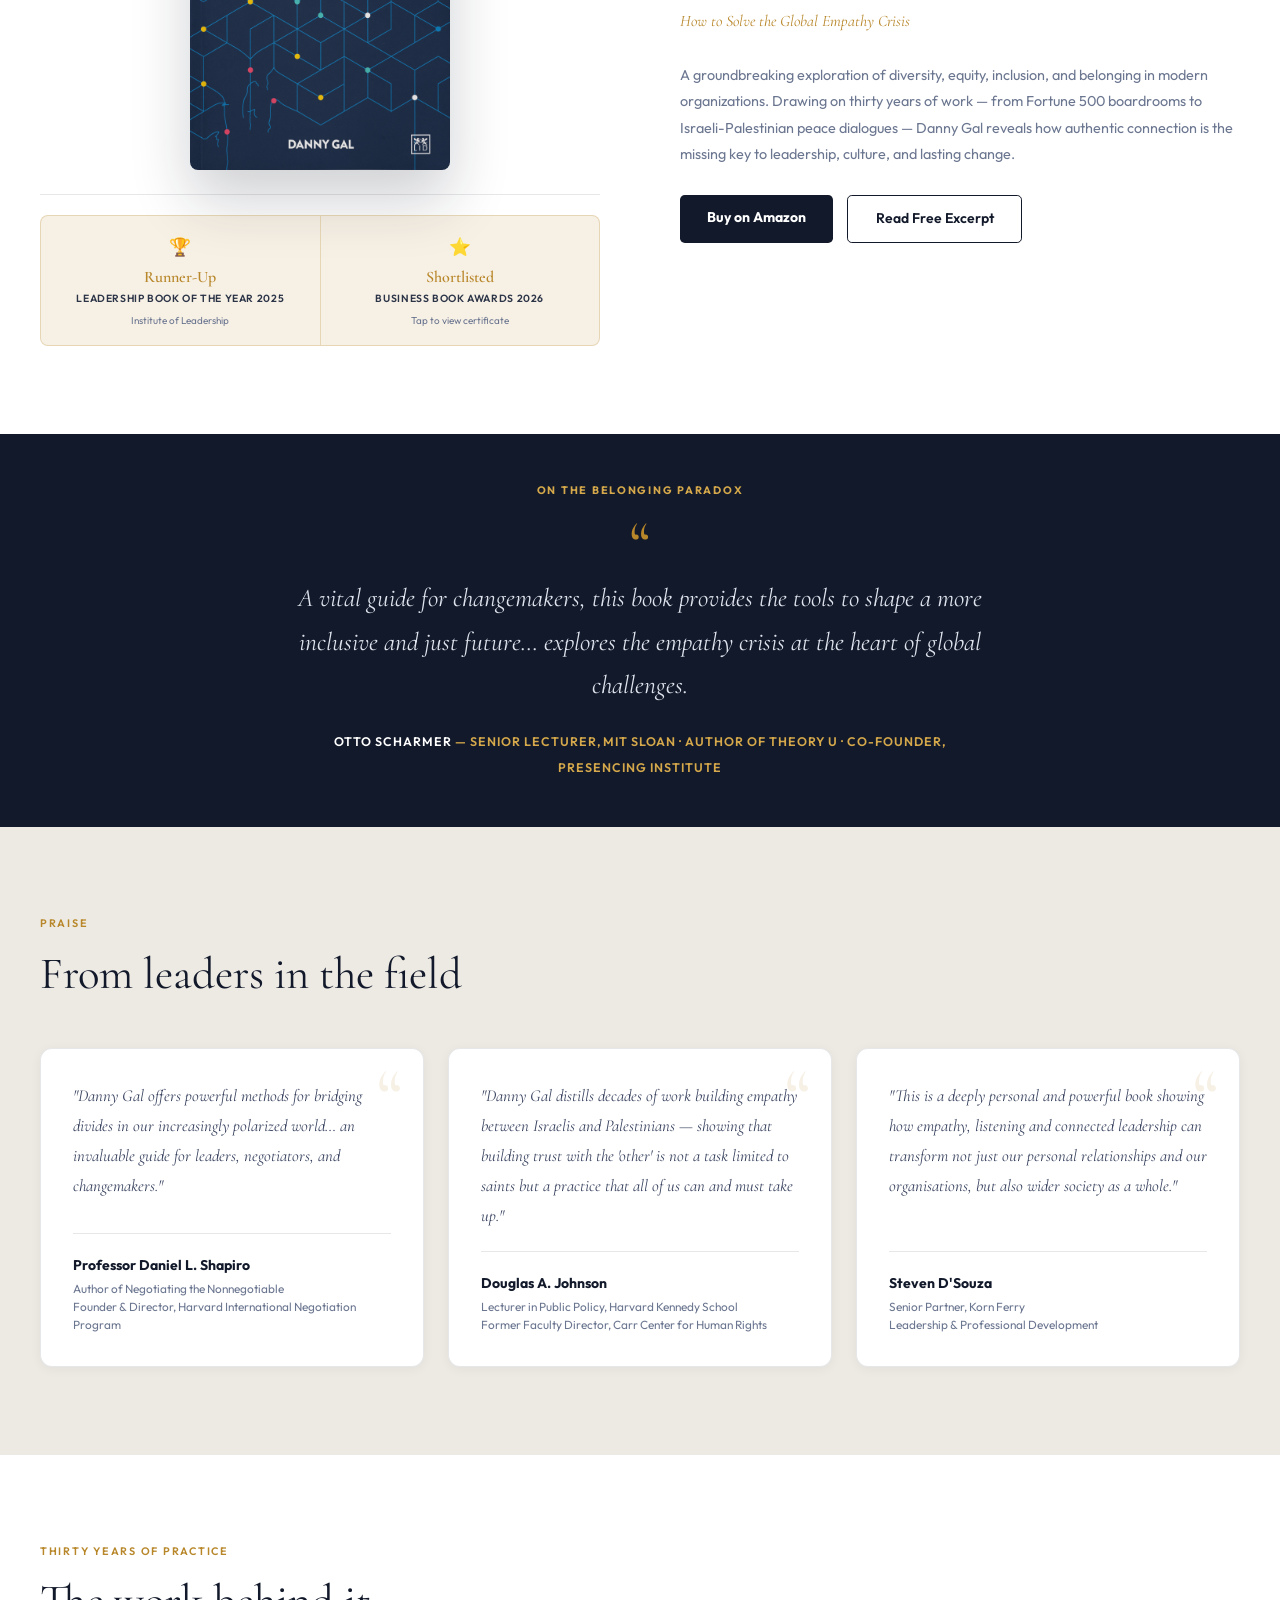
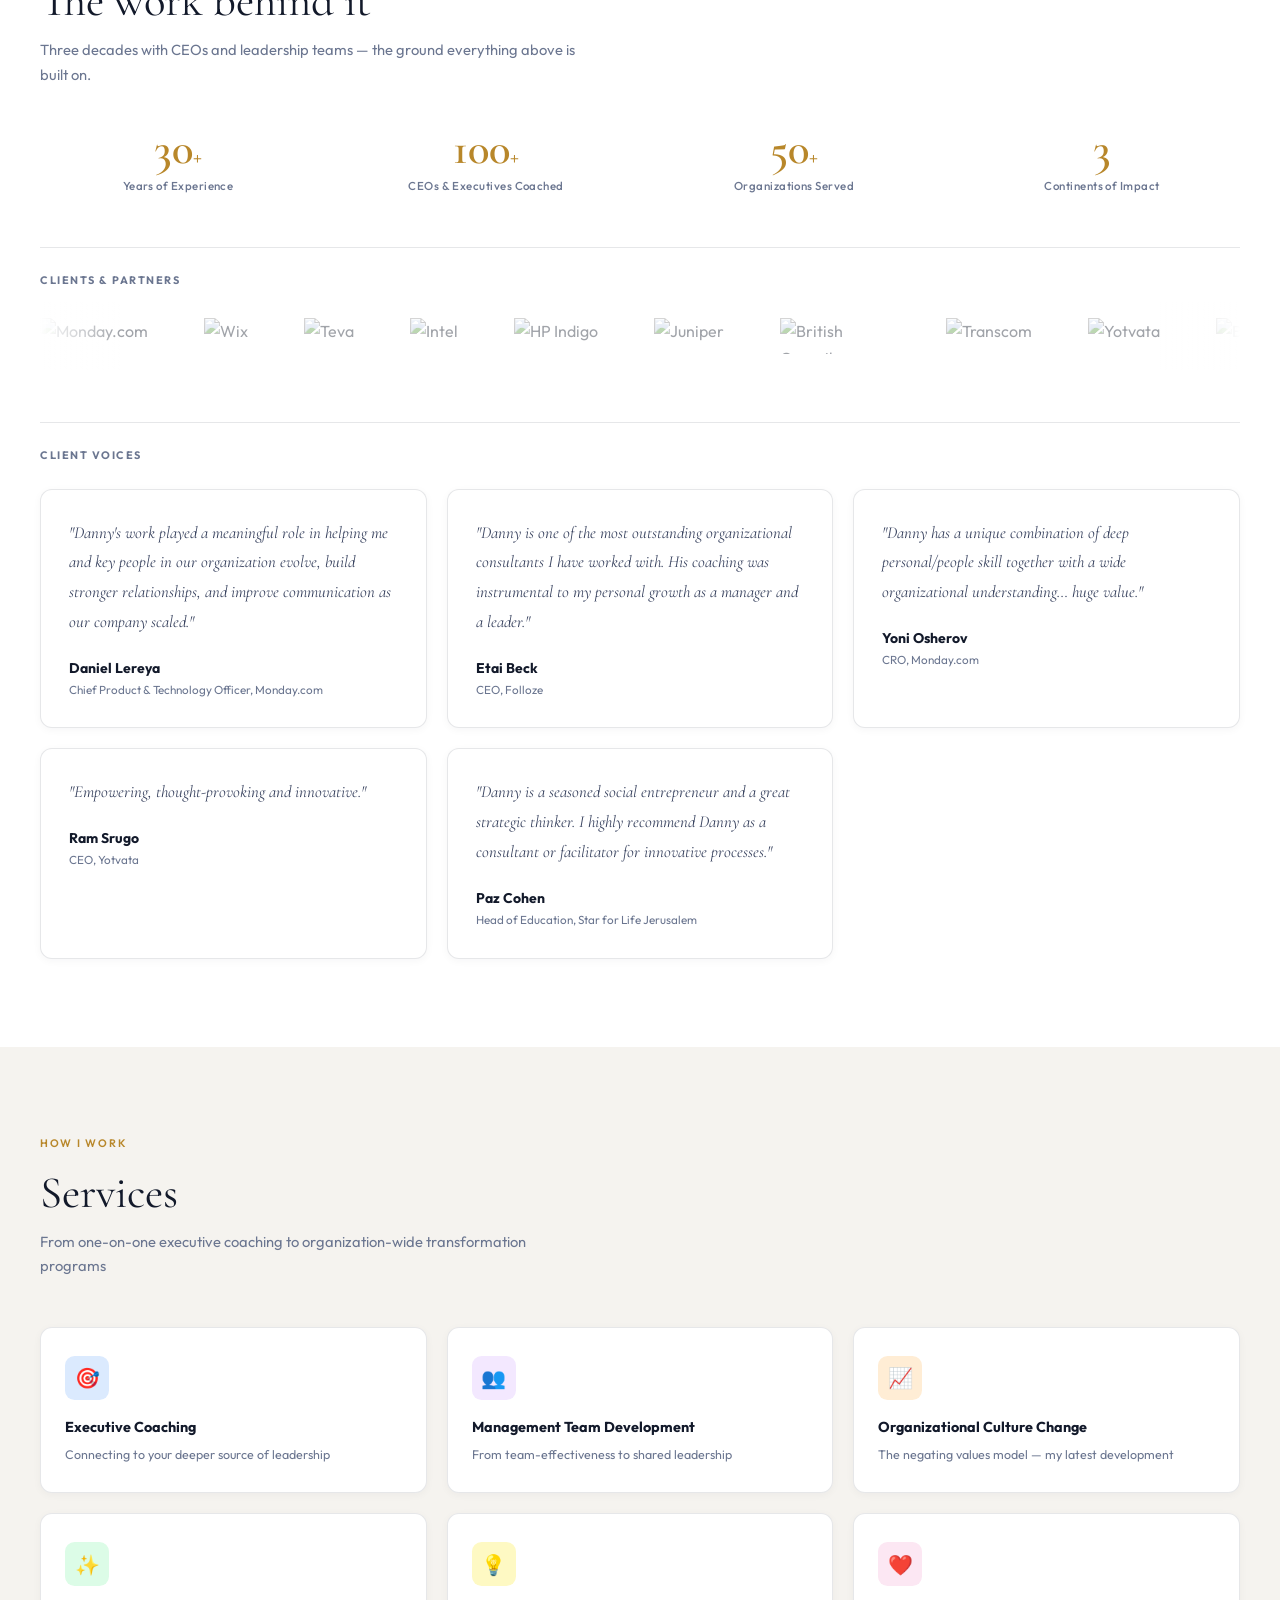
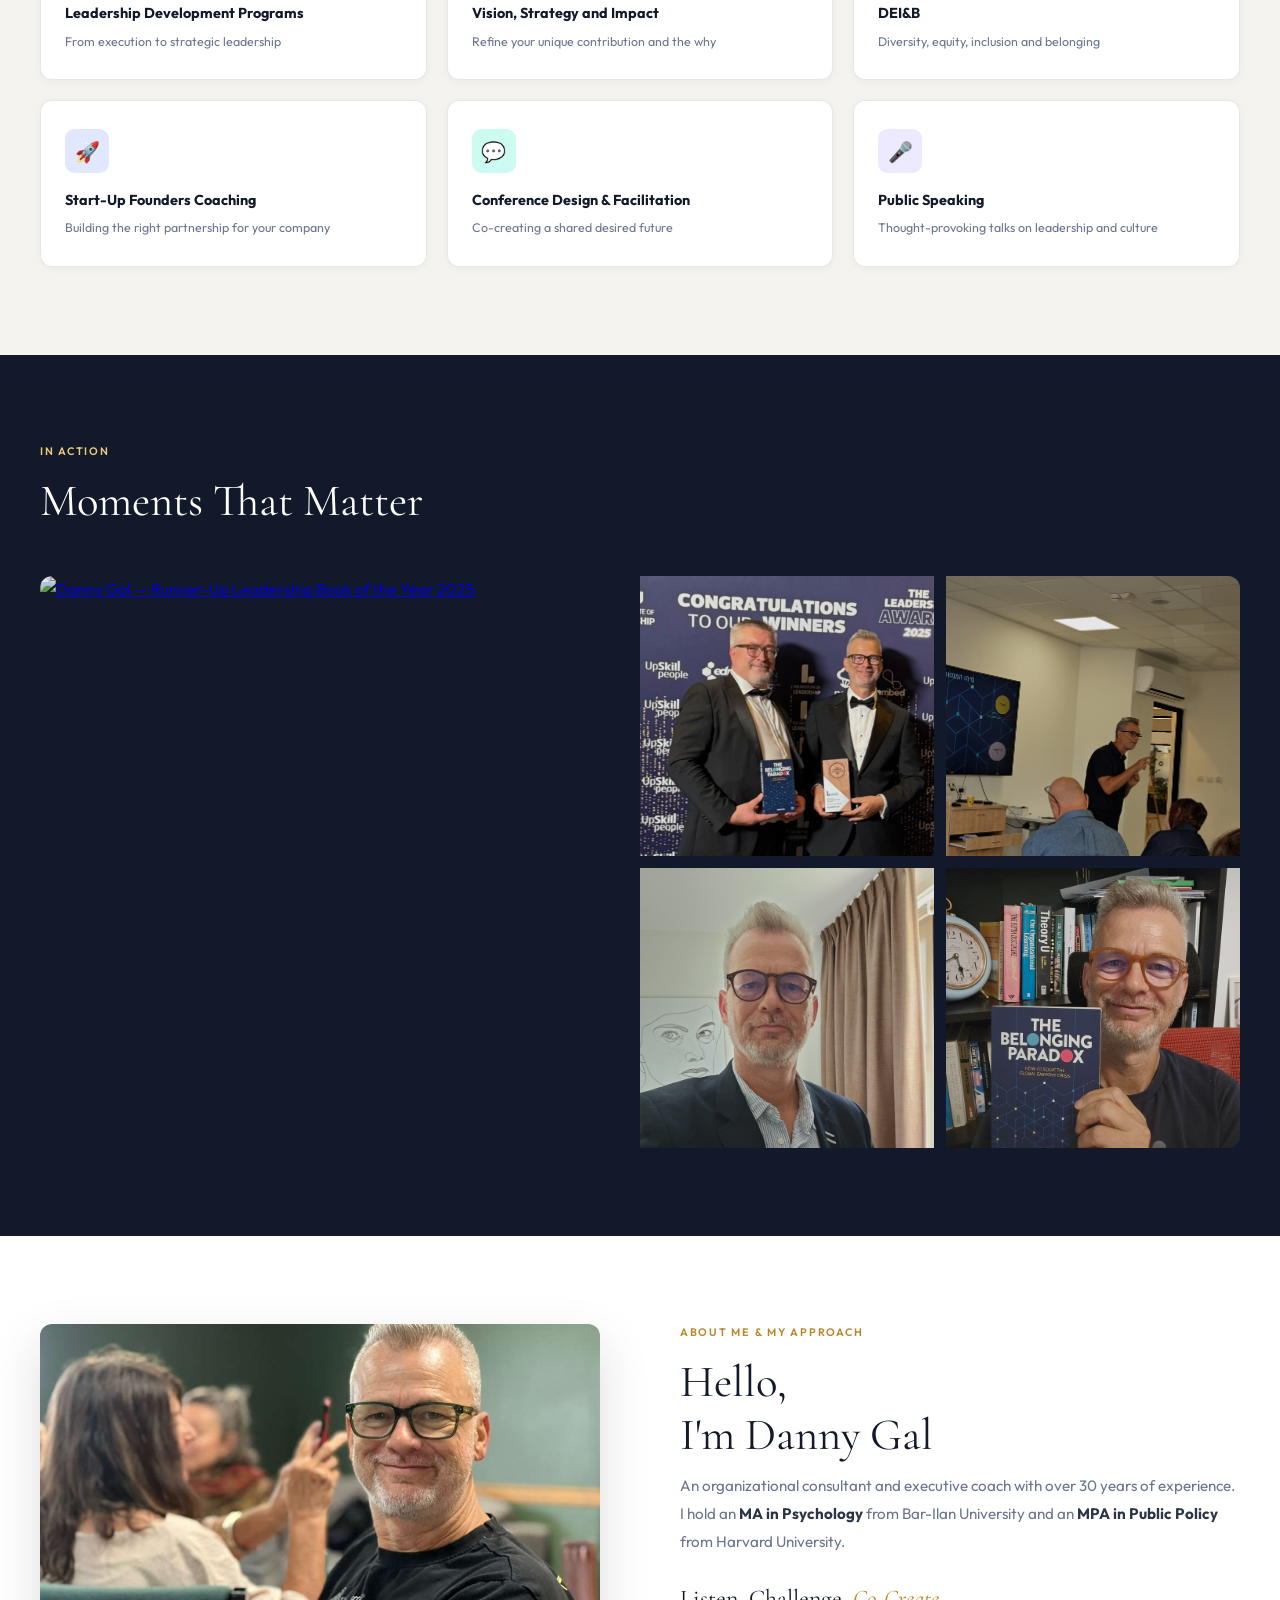
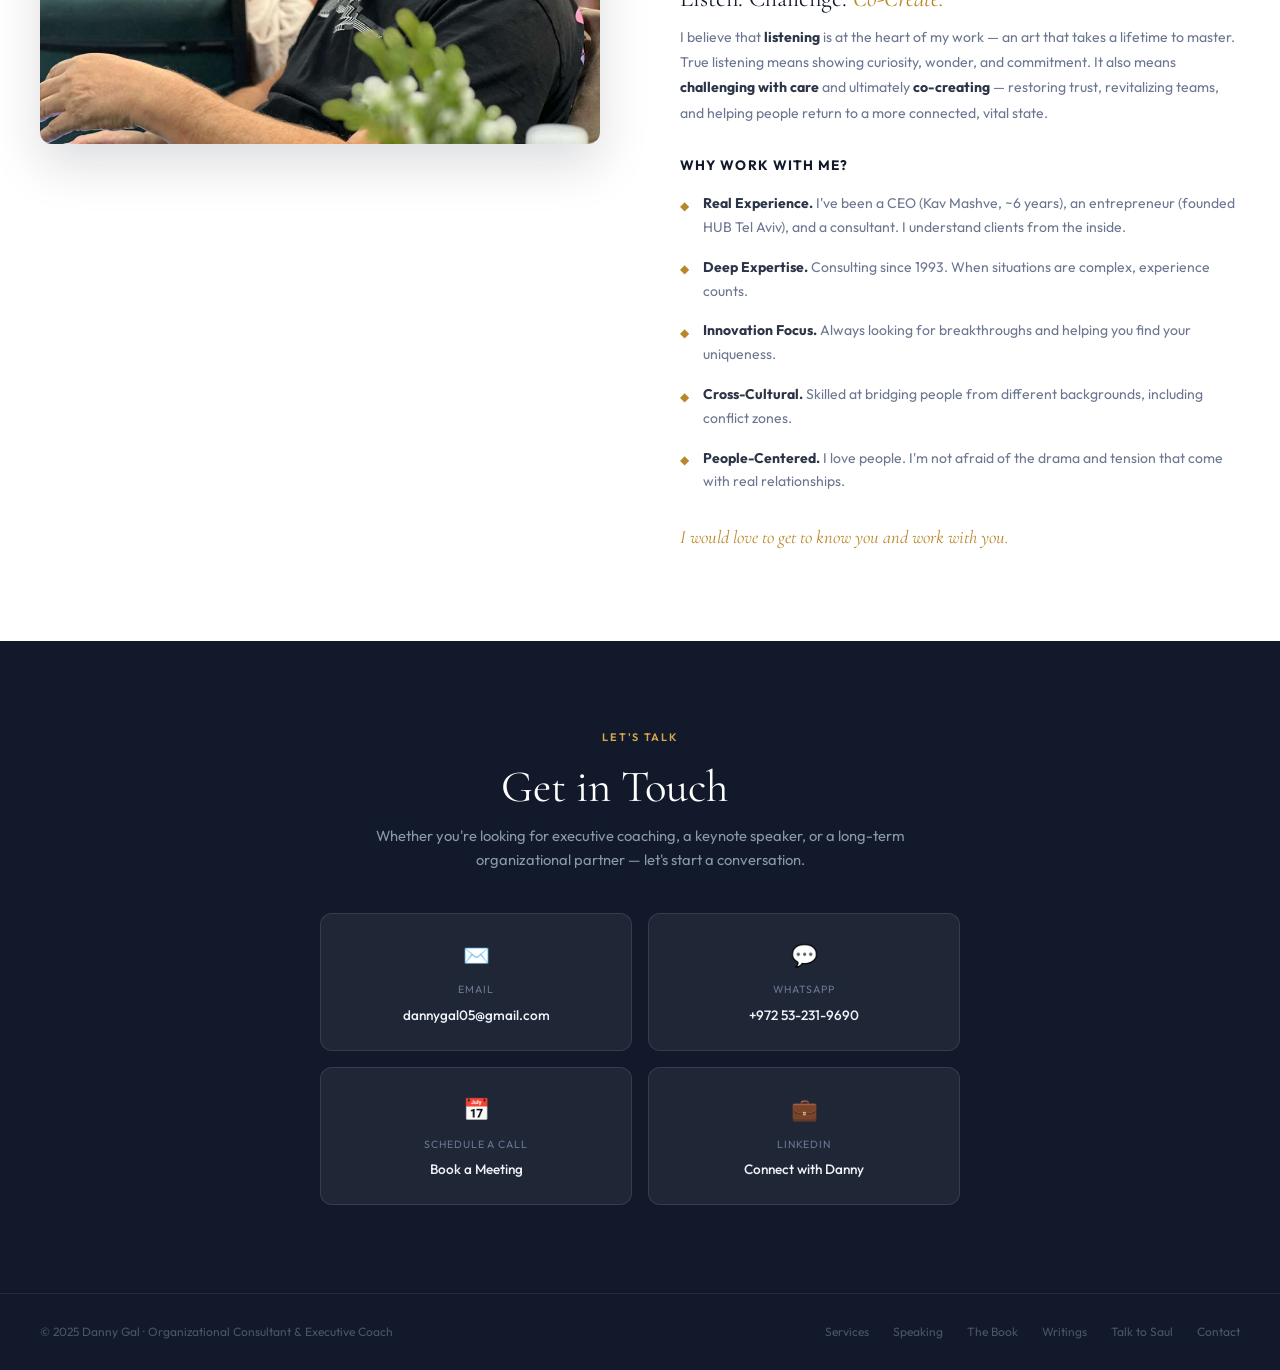
==== commit b71266fb: ""Ask Saul" becomes "Talk to Saul" across the site Trademark exposure: "Ask Saul" belongs to Ask Saul" ====
--- a/dannygal-site/index.html
+++ b/dannygal-site/index.html
@@ -3,7 +3,7 @@
 <head>
   <meta charset="UTF-8"/>
   <meta name="viewport" content="width=device-width, initial-scale=1.0"/>
-  <title>Danny Gal — Organizational Consultant, Author, Founder of Ask Saul</title>
+  <title>Danny Gal — Organizational Consultant, Author, Founder of Talk to Saul</title>
   <link rel="preconnect" href="https://fonts.googleapis.com">
   <link href="https://fonts.googleapis.com/css2?family=Cormorant+Garamond:ital,wght@0,300;0,400;0,600;0,700;1,300;1,400&family=Outfit:wght@300;400;500;600;700&display=swap" rel="stylesheet">
   <style>
@@ -102,7 +102,7 @@
 
     .gold-bar { width: 2.5rem; height: 2px; background: var(--gold); margin-bottom: 1.5rem; }
     .eyebrow { font-size: 0.7rem; font-weight: 600; letter-spacing: 0.16em; color: var(--gold); text-transform: uppercase; margin-bottom: 1.1rem; }
-    /* Ask Saul brand mark — a separate company, so it reads as a name, not a phrase */
+    /* Talk to Saul brand mark — a separate company, so it reads as a name, not a phrase */
     .brand-saul {
       color: var(--dark); font-weight: 700;
       text-decoration: none; white-space: nowrap;
@@ -287,7 +287,7 @@
     footer { border-top: 1px solid rgba(255,255,255,0.08); padding: 1.75rem 2.5rem; background: var(--dark); display: flex; justify-content: space-between; align-items: center; flex-wrap: wrap; gap: 1rem; font-size: 0.75rem; color: #4a5568; }
     footer a { color: #4a5568; text-decoration: none; }
     footer a:hover { color: var(--gold-lt); }
-    .f-links { display: flex; gap: 1.5rem; }
+    .f-links { display: flex; gap: 1.5rem; flex-wrap: wrap; }
 
     /* ── LIGHTBOX ── */
     .lightbox { display: none; position: fixed; inset: 0; z-index: 999; background: rgba(18,25,42,0.88); backdrop-filter: blur(6px); align-items: center; justify-content: center; cursor: pointer; }
@@ -315,7 +315,7 @@
     <a href="booking.html" class="nav-link">Speaking</a>
     <a href="book-excerpt.html" class="nav-link">The Book</a>
     <a href="writing.html" class="nav-link">Writings</a>
-    <a href="https://ipartner.dannygal.com/index-en.html" target="_blank" class="btn-cta">Ask Saul →</a>
+    <a href="https://ipartner.dannygal.com/index-en.html" target="_blank" class="btn-cta">Talk to Saul →</a>
     <button class="nav-toggle" id="nav-toggle" aria-label="Open navigation">&#9776;</button>
   </nav>
 </header>
@@ -327,7 +327,7 @@
   <a href="booking.html" class="nav-link">Speaking</a>
   <a href="book-excerpt.html" class="nav-link">The Book</a>
   <a href="writing.html" class="nav-link">Writings</a>
-  <a href="https://ipartner.dannygal.com/index-en.html" target="_blank" class="btn-cta">Ask Saul →</a>
+  <a href="https://ipartner.dannygal.com/index-en.html" target="_blank" class="btn-cta">Talk to Saul →</a>
 </div>
 
 <div class="spacer"></div>
@@ -336,9 +336,9 @@
 <section class="hero">
   <div class="hero-text">
     <div class="gold-bar fade d1"></div>
-    <p class="eyebrow fade d1">Organizational Consultant &middot; Author &middot; Founder of <a href="https://ipartner.dannygal.com/index-en.html" target="_blank" class="brand-saul">Ask Saul</a></p>
+    <p class="eyebrow fade d1">Organizational Consultant &middot; Author &middot; Founder of <a href="https://ipartner.dannygal.com/index-en.html" target="_blank" class="brand-saul">Talk to Saul</a></p>
     <h1 class="hero-h1 fade d2">I've never given a leader an answer they didn't already have. <em>Only a better question.</em></h1>
-    <p class="hero-desc fade d3">Consulting, coaching and speaking for CEOs and leadership teams — and now <a href="https://ipartner.dannygal.com/index-en.html" target="_blank" class="brand-saul">Ask Saul</a>, a private AI partner that knows you well enough to ask it when no coach is in the room.</p>
+    <p class="hero-desc fade d3">Consulting, coaching and speaking for CEOs and leadership teams — and now <a href="https://ipartner.dannygal.com/index-en.html" target="_blank" class="brand-saul">Talk to Saul</a>, a private AI partner that knows you well enough to ask it when no coach is in the room.</p>
     <div class="hero-tags fade d3">
       <span class="tag">MA Psychology</span>
       <span class="tag">MPA Harvard Kennedy School</span>
@@ -346,7 +346,7 @@
       <span class="tag">30+ Years</span>
     </div>
     <div class="hero-ctas fade d4">
-      <a href="https://ipartner.dannygal.com/index-en.html" target="_blank" class="btn-dark">Ask Saul →</a>
+      <a href="https://ipartner.dannygal.com/index-en.html" target="_blank" class="btn-dark">Talk to Saul →</a>
       <a href="services.html" class="btn-outline-dark">Explore services</a>
     </div>
   </div>
@@ -382,7 +382,7 @@
     <div class="saul-block">
       <div>
         <span class="s-eye">What I'm building now</span>
-        <h2 class="saul-t">Ask Saul</h2>
+        <h2 class="saul-t">Talk to Saul</h2>
         <p class="saul-d">A private AI partner that knows you — your strengths, your triggers, the patterns you repeat — and is there in the moments a coach can't be. A separate company I founded, built on the same listening this practice is built on.</p>
       </div>
       <div class="saul-links">
@@ -708,7 +708,7 @@
     <a href="booking.html">Speaking</a>
     <a href="book-excerpt.html">The Book</a>
     <a href="writing.html">Writings</a>
-    <a href="https://ipartner.dannygal.com/index-en.html" target="_blank">Ask Saul</a>
+    <a href="https://ipartner.dannygal.com/index-en.html" target="_blank">Talk to Saul</a>
     <a href="mailto:dannygal05@gmail.com">Contact</a>
   </div>
 </footer>
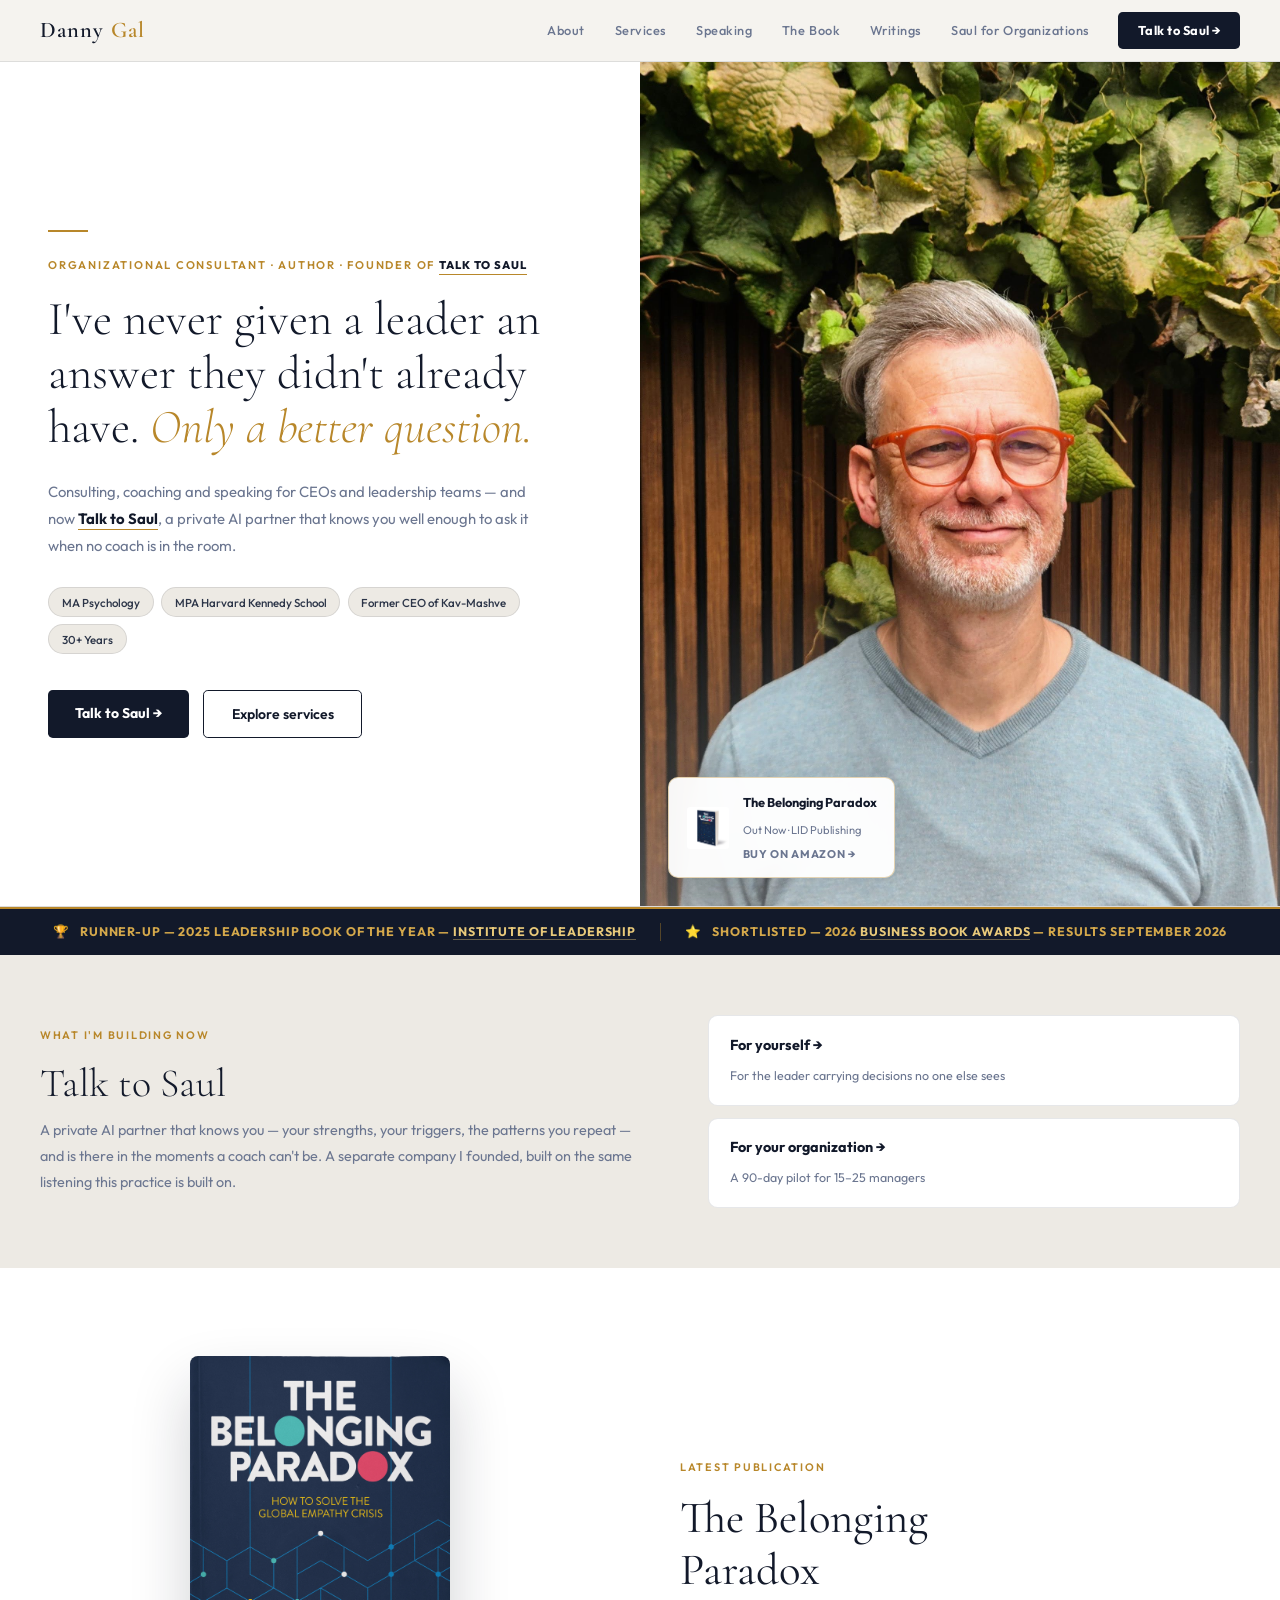
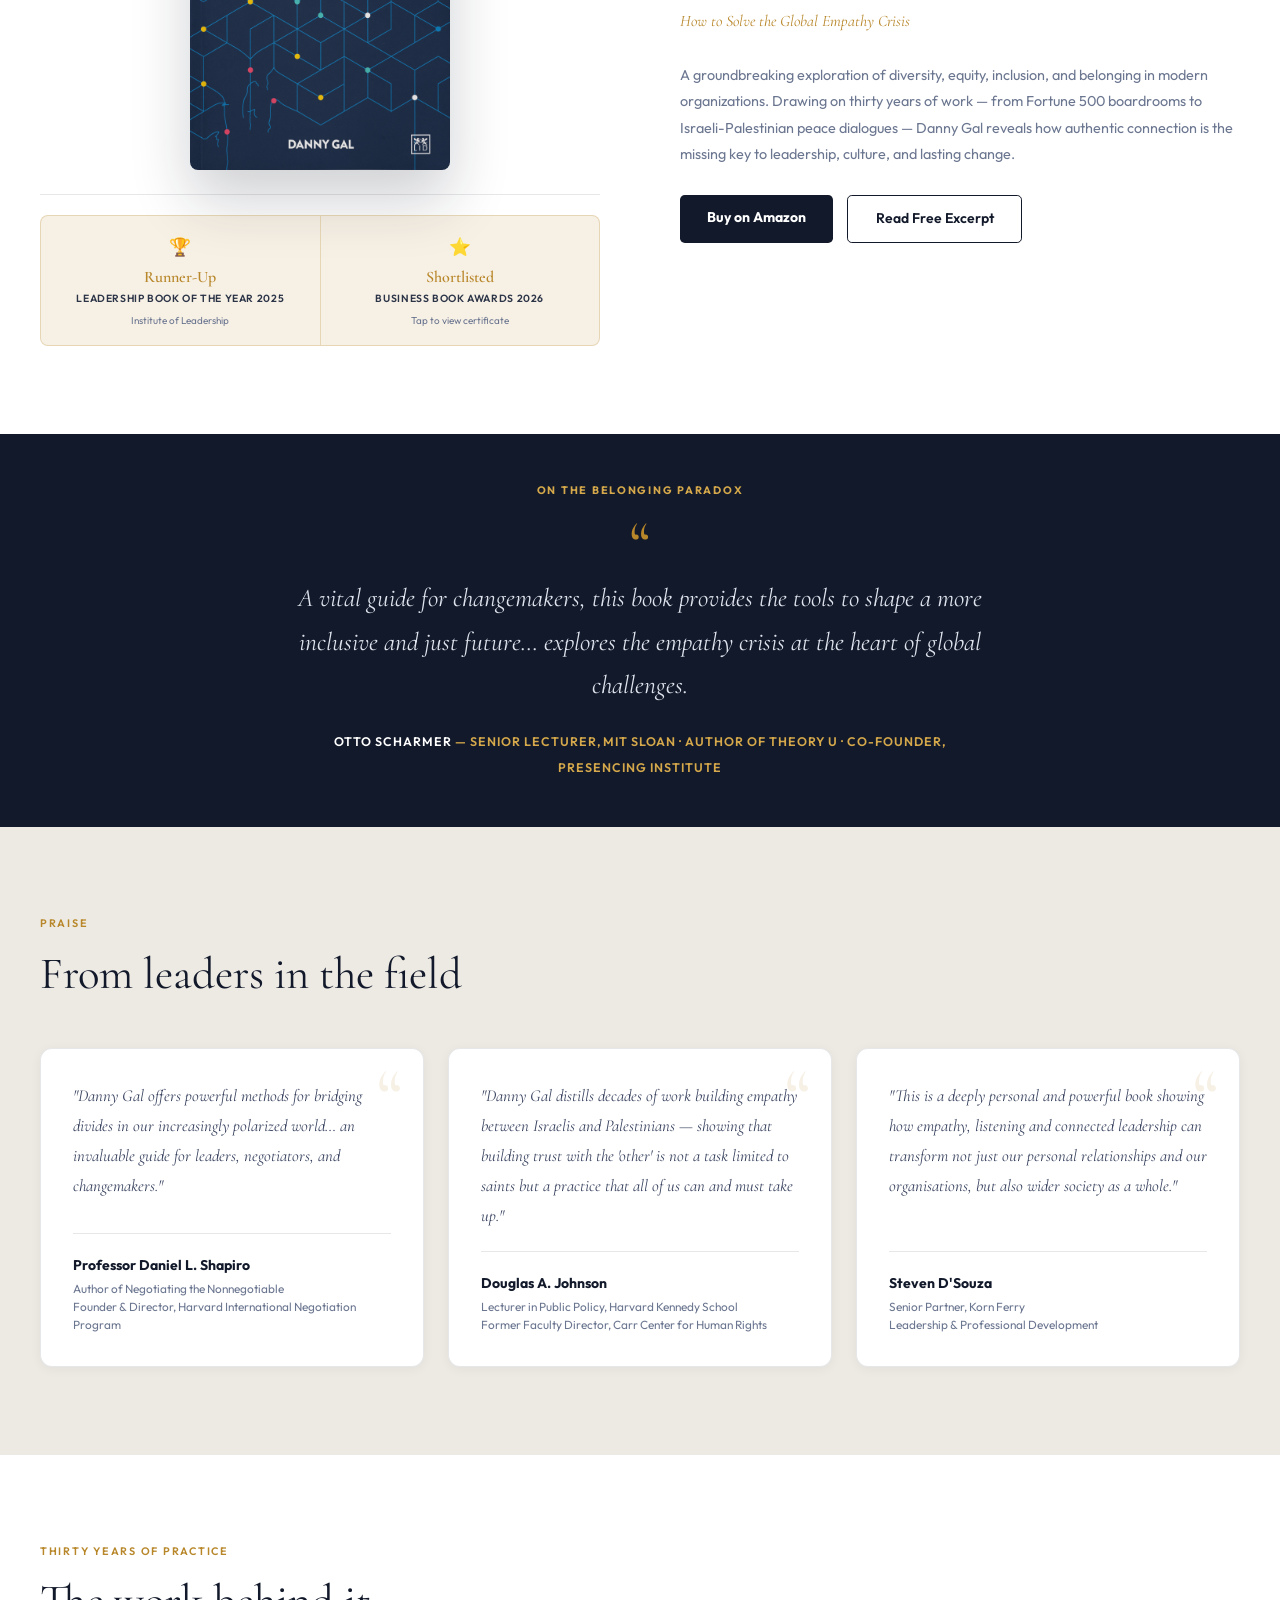
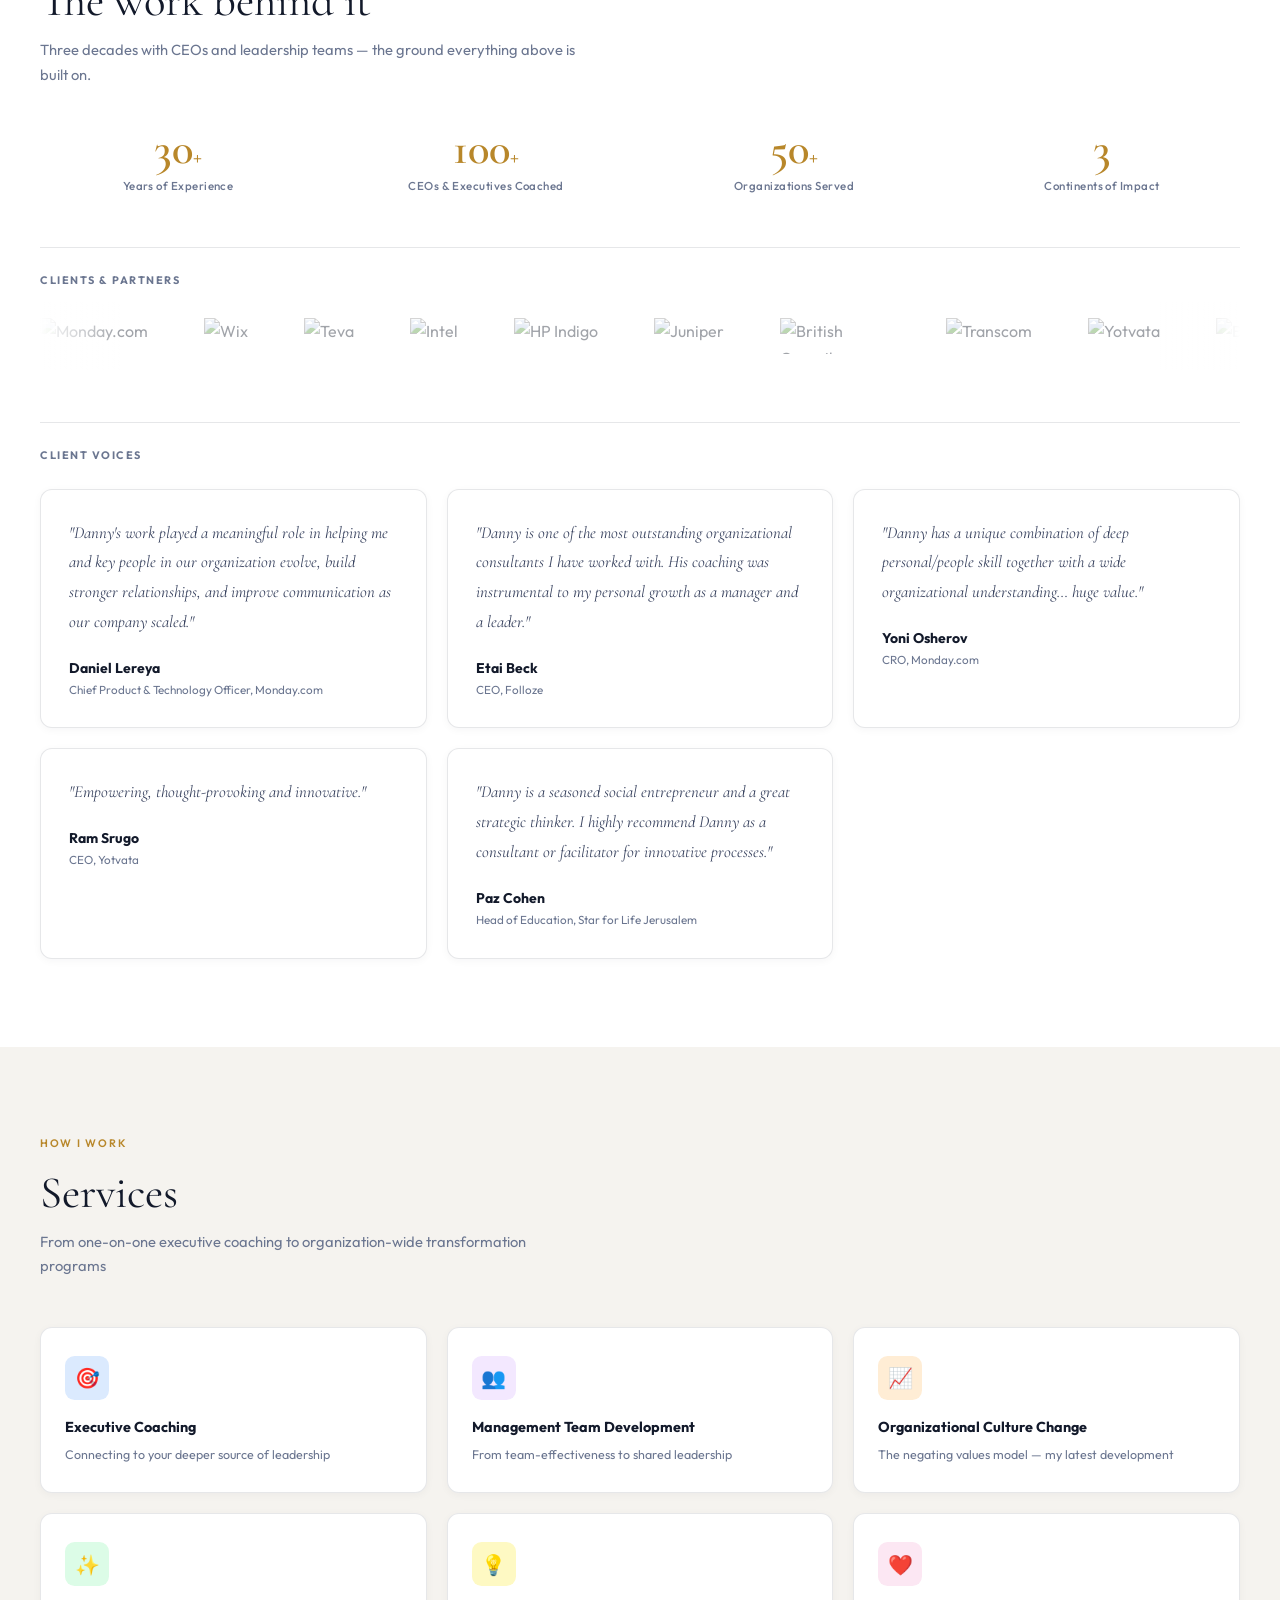
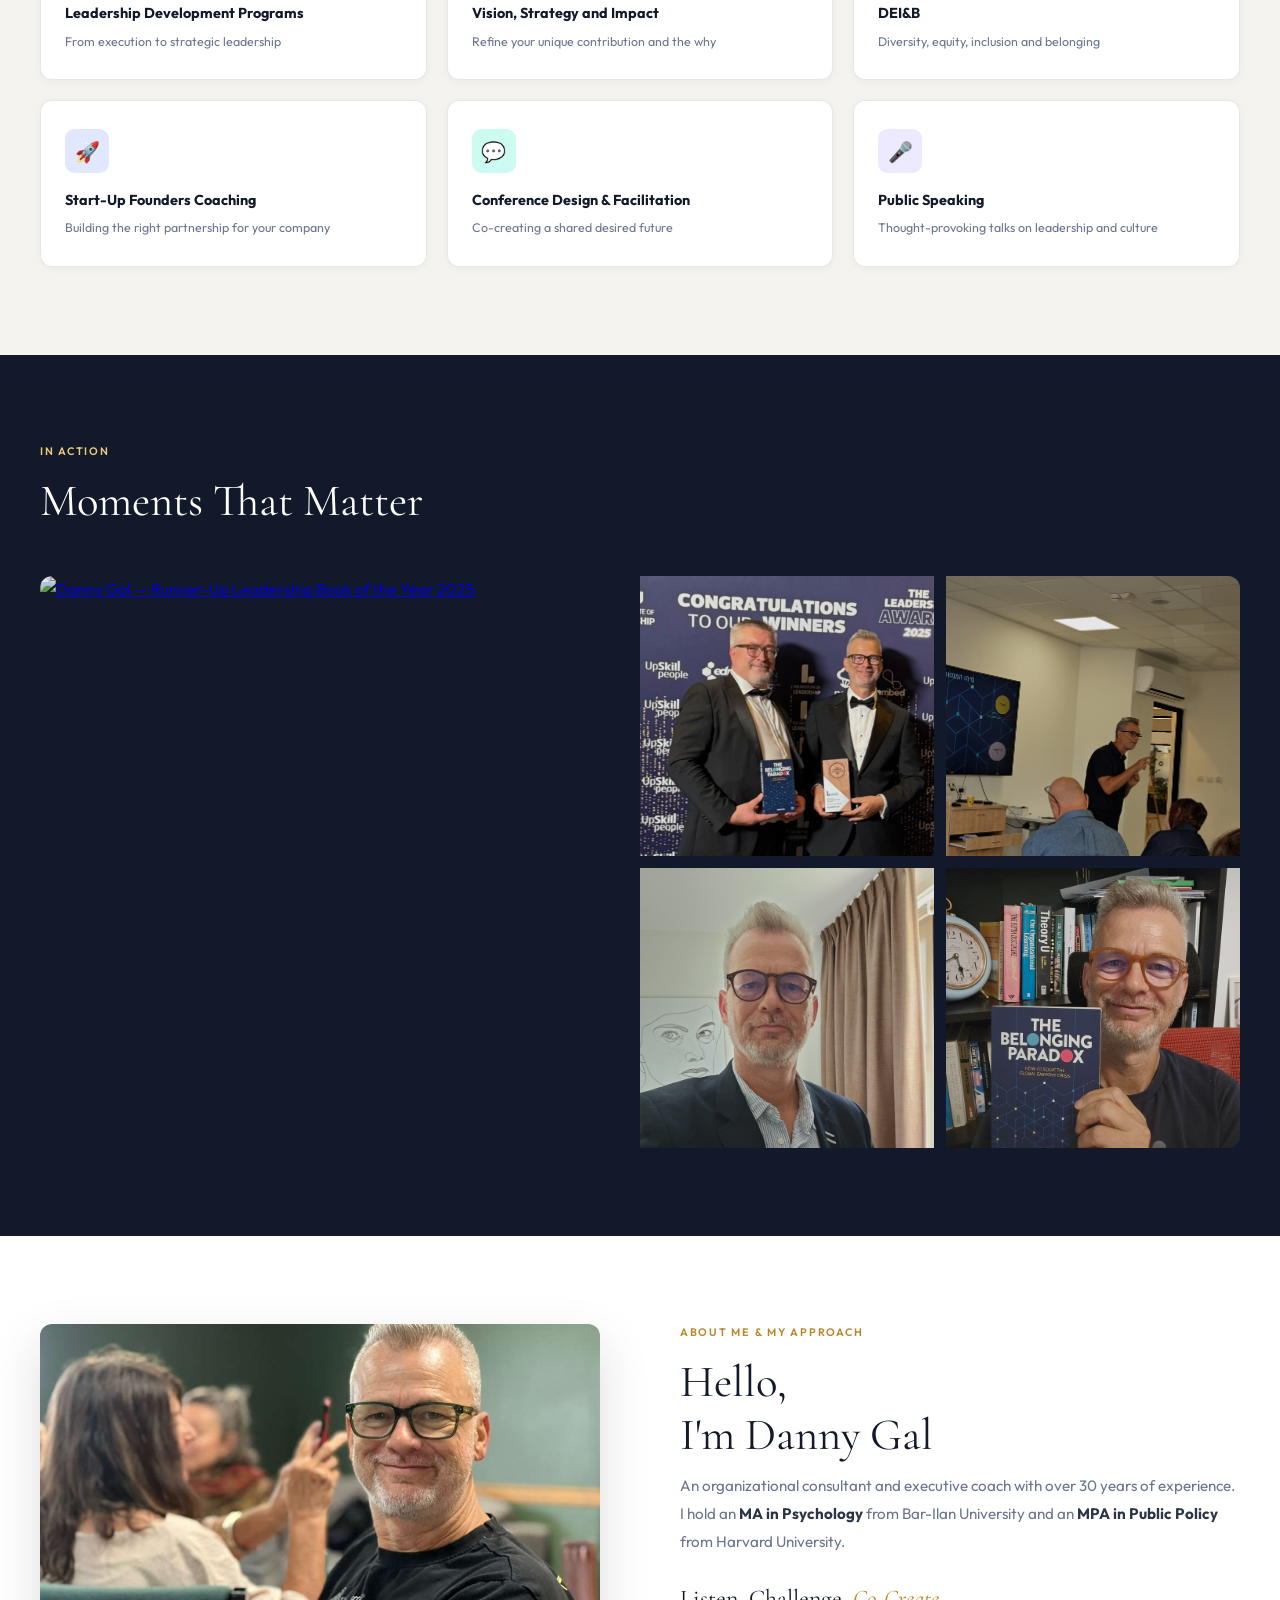
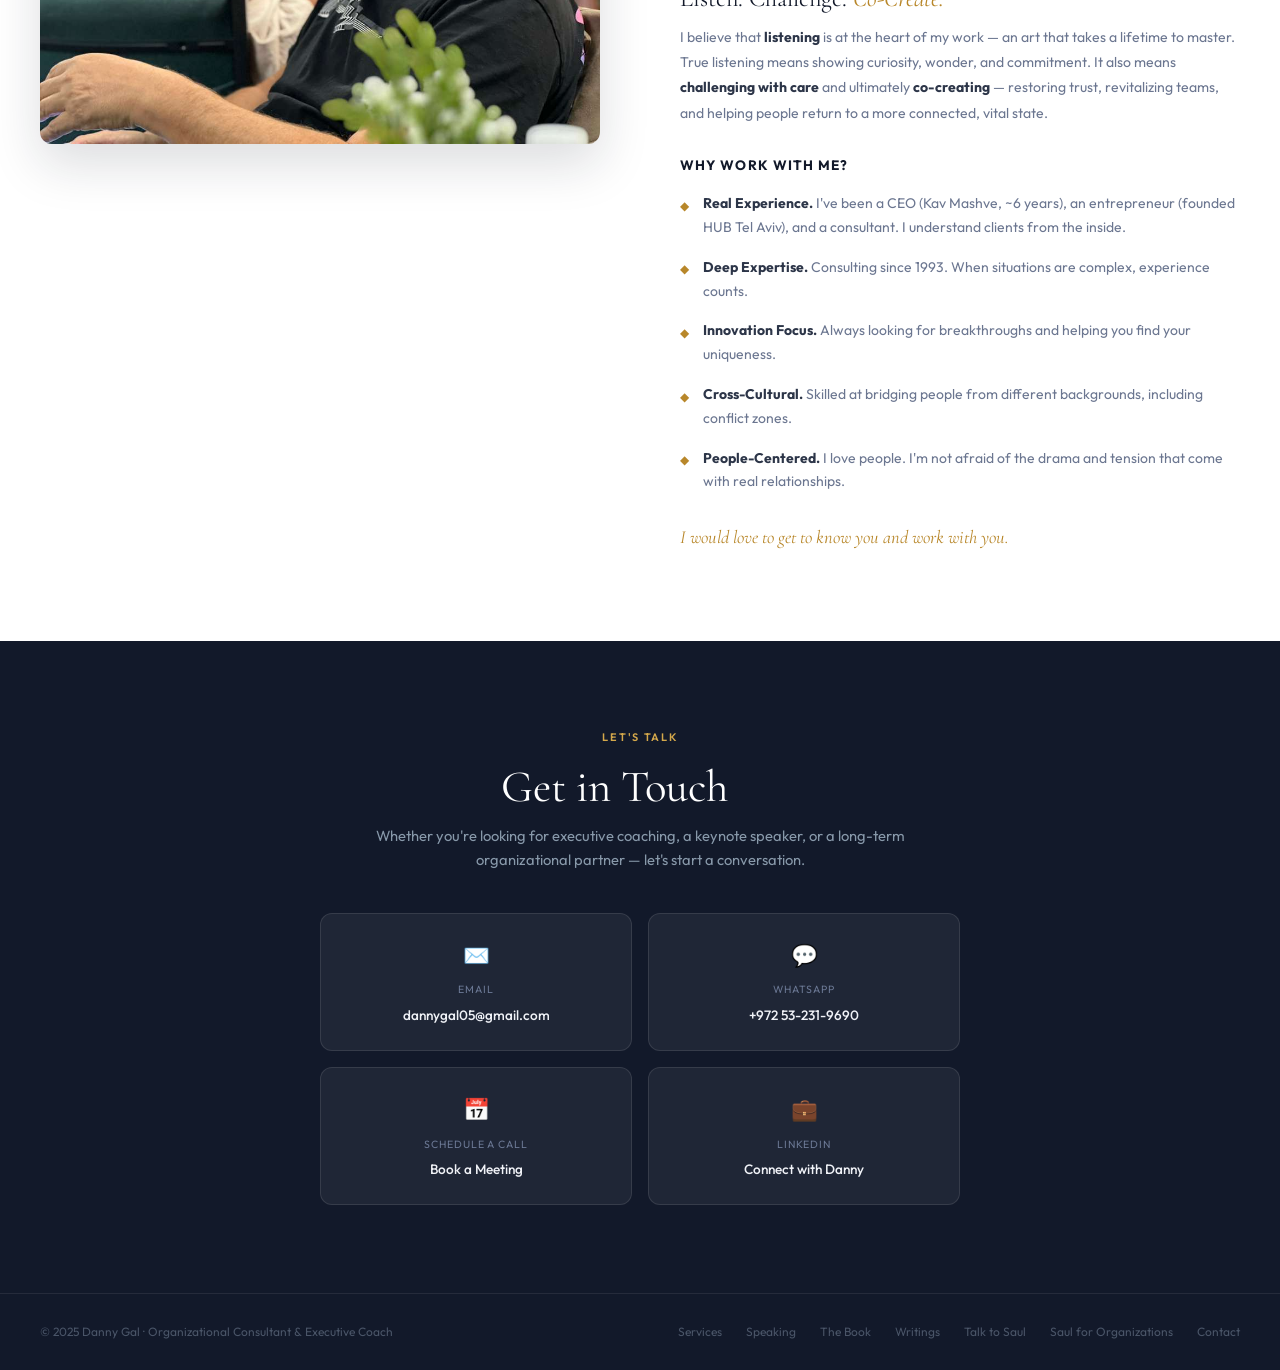
==== commit 2fd536a0: "add Saul for Organizations to the nav and footer The only way to the organizations page was a card h" ====
--- a/dannygal-site/index.html
+++ b/dannygal-site/index.html
@@ -40,11 +40,11 @@
     .nav-link:hover { color: var(--dark); }
     .btn-cta { margin-left: 0.75rem; background: var(--dark); color: #fff; font-weight: 700; font-size: 0.8rem; letter-spacing: 0.04em; padding: 0.5rem 1.2rem; border-radius: 0.3rem; text-decoration: none; transition: background 0.2s; }
     .btn-cta:hover { background: var(--dark2); }
-    @media (max-width: 700px) { nav .nav-link { display: none; } }
+    @media (max-width: 980px) { nav .nav-link { display: none; } }
 
     /* ── HAMBURGER + MOBILE NAV ── */
     .nav-toggle { display: none; background: none; border: none; cursor: pointer; padding: 0.4rem 0.5rem; color: var(--dark); font-size: 1.3rem; line-height: 1; margin-left: 0.25rem; }
-    @media (max-width: 700px) { .nav-toggle { display: flex; align-items: center; } }
+    @media (max-width: 980px) { .nav-toggle { display: flex; align-items: center; } }
     .mobile-nav { display: none; position: fixed; top: 62px; left: 0; right: 0; z-index: 197; background: rgba(245,243,239,0.98); backdrop-filter: blur(20px); border-bottom: 2px solid var(--border); padding: 0.5rem 1.5rem 1rem; flex-direction: column; box-shadow: 0 8px 24px rgba(18,25,42,0.1); }
     .mobile-nav.open { display: flex; }
     .mobile-nav a.nav-link { display: block; padding: 0.85rem 0.25rem; font-size: 0.92rem; color: var(--text); border-bottom: 1px solid var(--border); }
@@ -315,7 +315,8 @@
     <a href="booking.html" class="nav-link">Speaking</a>
     <a href="book-excerpt.html" class="nav-link">The Book</a>
     <a href="writing.html" class="nav-link">Writings</a>
-    <a href="https://ipartner.dannygal.com/index-en.html" target="_blank" class="btn-cta">Talk to Saul →</a>
+    <a href="https://talktosaul.ai/orgs/" target="_blank" class="nav-link">Saul for Organizations</a>
+    <a href="https://talktosaul.ai/" target="_blank" class="btn-cta">Talk to Saul →</a>
     <button class="nav-toggle" id="nav-toggle" aria-label="Open navigation">&#9776;</button>
   </nav>
 </header>
@@ -327,7 +328,8 @@
   <a href="booking.html" class="nav-link">Speaking</a>
   <a href="book-excerpt.html" class="nav-link">The Book</a>
   <a href="writing.html" class="nav-link">Writings</a>
-  <a href="https://ipartner.dannygal.com/index-en.html" target="_blank" class="btn-cta">Talk to Saul →</a>
+  <a href="https://talktosaul.ai/orgs/" target="_blank" class="nav-link">Saul for Organizations</a>
+  <a href="https://talktosaul.ai/" target="_blank" class="btn-cta">Talk to Saul →</a>
 </div>
 
 <div class="spacer"></div>
@@ -336,9 +338,9 @@
 <section class="hero">
   <div class="hero-text">
     <div class="gold-bar fade d1"></div>
-    <p class="eyebrow fade d1">Organizational Consultant &middot; Author &middot; Founder of <a href="https://ipartner.dannygal.com/index-en.html" target="_blank" class="brand-saul">Talk to Saul</a></p>
+    <p class="eyebrow fade d1">Organizational Consultant &middot; Author &middot; Founder of <a href="https://talktosaul.ai/" target="_blank" class="brand-saul">Talk to Saul</a></p>
     <h1 class="hero-h1 fade d2">I've never given a leader an answer they didn't already have. <em>Only a better question.</em></h1>
-    <p class="hero-desc fade d3">Consulting, coaching and speaking for CEOs and leadership teams — and now <a href="https://ipartner.dannygal.com/index-en.html" target="_blank" class="brand-saul">Talk to Saul</a>, a private AI partner that knows you well enough to ask it when no coach is in the room.</p>
+    <p class="hero-desc fade d3">Consulting, coaching and speaking for CEOs and leadership teams — and now <a href="https://talktosaul.ai/" target="_blank" class="brand-saul">Talk to Saul</a>, a private AI partner that knows you well enough to ask it when no coach is in the room.</p>
     <div class="hero-tags fade d3">
       <span class="tag">MA Psychology</span>
       <span class="tag">MPA Harvard Kennedy School</span>
@@ -346,7 +348,7 @@
       <span class="tag">30+ Years</span>
     </div>
     <div class="hero-ctas fade d4">
-      <a href="https://ipartner.dannygal.com/index-en.html" target="_blank" class="btn-dark">Talk to Saul →</a>
+      <a href="https://talktosaul.ai/" target="_blank" class="btn-dark">Talk to Saul →</a>
       <a href="services.html" class="btn-outline-dark">Explore services</a>
     </div>
   </div>
@@ -386,11 +388,11 @@
         <p class="saul-d">A private AI partner that knows you — your strengths, your triggers, the patterns you repeat — and is there in the moments a coach can't be. A separate company I founded, built on the same listening this practice is built on.</p>
       </div>
       <div class="saul-links">
-        <a href="https://ipartner.dannygal.com/index-en.html" target="_blank" class="saul-link">
+        <a href="https://talktosaul.ai/" target="_blank" class="saul-link">
           <strong>For yourself →</strong>
           <span>For the leader carrying decisions no one else sees</span>
         </a>
-        <a href="https://ipartner.dannygal.com/in-a-nutshell/" target="_blank" class="saul-link">
+        <a href="https://talktosaul.ai/orgs/" target="_blank" class="saul-link">
           <strong>For your organization →</strong>
           <span>A 90-day pilot for 15–25 managers</span>
         </a>
@@ -708,7 +710,8 @@
     <a href="booking.html">Speaking</a>
     <a href="book-excerpt.html">The Book</a>
     <a href="writing.html">Writings</a>
-    <a href="https://ipartner.dannygal.com/index-en.html" target="_blank">Talk to Saul</a>
+    <a href="https://talktosaul.ai/" target="_blank">Talk to Saul</a>
+    <a href="https://talktosaul.ai/orgs/" target="_blank">Saul for Organizations</a>
     <a href="mailto:dannygal05@gmail.com">Contact</a>
   </div>
 </footer>
